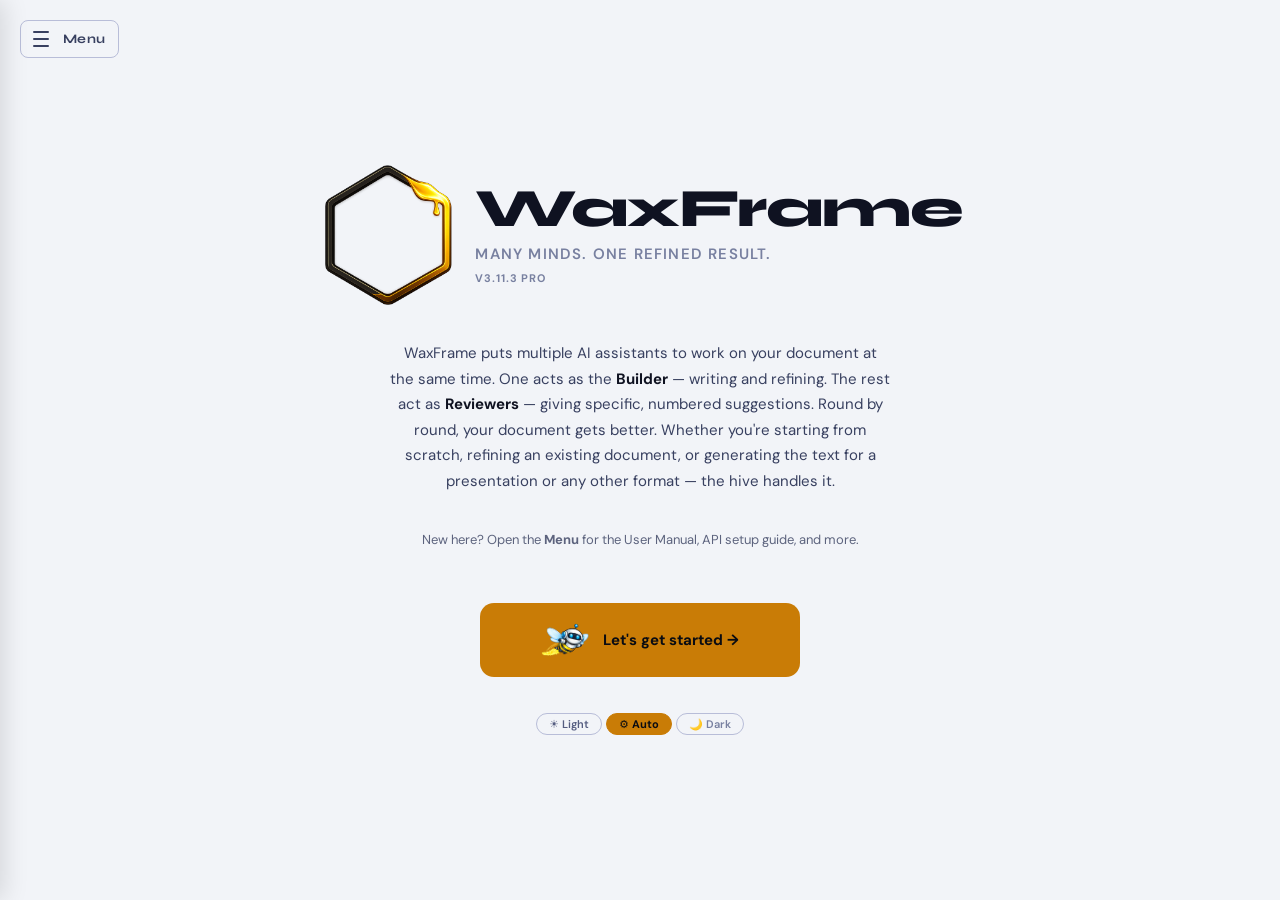
==== index.html @ 4c5418bc "v3.11.3 — move import server checklist to full-screen overlay Raw response panel was consuming all v" ====
<!-- ============================================================
     WaxFrame v2 — index.html
     Build: 20260414-002
     Author: WeirDave (R David Paine III) | License: AGPL-3.0
     GitHub: github.com/WeirDave/WaxFrame-Professional
     ============================================================ -->
<!DOCTYPE html>
<html lang="en" data-theme="auto">
<head>
  <meta charset="UTF-8">
  <meta name="viewport" content="width=device-width, initial-scale=1.0">
  <meta name="waxframe-build" content="20260416-013">
  <title>WaxFrame</title>
  <link rel="icon" type="image/png" href="images/Waxframe_logo_v19.png">
  <link rel="preconnect" href="https://fonts.googleapis.com">
  <link href="https://fonts.googleapis.com/css2?family=Syne:wght@400;600;700;800&family=DM+Sans:wght@300;400;500;600&display=swap" rel="stylesheet">
  <link rel="stylesheet" href="style.css?v=3.4">
</head>
<body>

<!-- ============================================================
     SCREEN 1 — WELCOME
     ============================================================ -->
<div class="screen active" id="screen-welcome">
  <div class="welcome-bg"></div>
  <div class="welcome-menu-btn" onclick="openNavMenu()" title="Menu">
    <button class="nav-hamburger" tabindex="-1" aria-hidden="true">
      <span></span><span></span><span></span>
    </button>
    <span class="welcome-menu-label">Menu</span>
  </div>
  <div class="welcome-inner">
    <div class="welcome-logo">
      <div class="welcome-logo-anim">
        <img src="images/Waxframe_logo_v19.png" alt="WaxFrame" class="welcome-logo-static">
        <img src="images/WaxFrame_Worker_Bee_v2.png" alt="Bee" class="welcome-bee-fly">
      </div>
      <div class="welcome-brand">
        <h1>WaxFrame</h1>
        <p>Many minds. One refined result.</p>
        <span class="welcome-version">v3.11.3 Pro</span>
      </div>
    </div>
    <div class="welcome-pitch">
      <p>WaxFrame puts multiple AI assistants to work on your document at the same time. One acts as the <strong>Builder</strong> — writing and refining. The rest act as <strong>Reviewers</strong> — giving specific, numbered suggestions. Round by round, your document gets better. Whether you're starting from scratch, refining an existing document, or generating the text for a presentation or any other format — the hive handles it.</p>
    </div>
    <p class="welcome-menu-hint">New here? Open the <strong>Menu</strong> for the User Manual, API setup guide, and more.</p>

    <button class="btn btn-lg btn-accent btn-cta" onclick="goToScreen('screen-setup')">
      <img src="images/WaxFrame_Worker_Bee_v2.png" class="bee-btn-img">
      Let's get started →
    </button>

    <div class="theme-toggle">
      <button class="theme-opt" data-theme="light" onclick="setTheme('light')" title="Light mode">☀️ Light</button>
      <button class="theme-opt active" data-theme="auto" onclick="setTheme('auto')" title="Auto (follows OS)">⚙️ Auto</button>
      <button class="theme-opt" data-theme="dark" onclick="setTheme('dark')" title="Dark mode">🌙 Dark</button>
    </div>
  </div>
</div>


<!-- ============================================================
     SCREEN 2 — SETUP (Worker Bees + Builder, merged, full-width)
     ============================================================ -->
<div class="screen" id="screen-setup">
  <div class="fullscreen-layout">

    <!-- ── Header bar ── -->
    <div class="fs-header">
      <button class="btn" onclick="goToScreen('screen-welcome')">← Back</button>
      <div class="fs-header-brand">
        <img src="images/Waxframe_logo_v19.png" alt="WaxFrame" class="fs-logo">
        <div>
          <div class="fs-logo-name">WaxFrame</div>
          <div class="fs-logo-tag">Many minds. One refined result.</div>
        </div>
      </div>
      <div class="setup-step-badge">Setup — Step 1 of 2</div>
    </div>

    <!-- ── Two-column body ── -->
    <div class="fs-body">

      <!-- ── LEFT: Worker Bees ── -->
      <div class="fs-col fs-col-left">
        <div class="fs-col-main">
          <img src="images/WaxFrame_Worker_Bee_v2.png" class="setup-card-bee" alt="">
          <div class="fs-col-scroll">
            <div class="fs-col-header">
              <h2 class="fs-col-title">Your Worker Bees</h2>
              <p class="fs-col-sub">Each AI in your hive acts as a reviewer — reading your document and giving numbered suggestions each round. You need <strong>at least 2 AIs with saved API keys</strong> to run a round. You can add as many as you like. Only AIs with a saved key will run automatically — the rest are ignored. On the work screen you can toggle individual AIs on or off per session without losing their keys.</p>
              <p class="fs-col-tip"><img src="images/WaxFrame_TipButton_v1.png" alt="💡" class="tip-icon-img"> Don't have keys yet? <a href="api-details.html" target="_blank" class="link-accent">Open the API Key Guide →</a> for step-by-step instructions and direct billing links for each AI.</p>
            </div>
            <div class="bee-controls-row-setup">
              <a class="btn btn-lg" href="api-details.html" target="_blank"><img src="images/WaxFrame_TipButton_v1.png" alt="" class="tip-icon-img"> API Key Guide</a>
              <button class="btn btn-lg" onclick="showAddCustomAI()">Add Custom AI</button>
              <button class="btn btn-lg" onclick="showImportServerModal()">Import from Model Server</button>
              <button class="btn btn-lg" onclick="hideAllDefaultAIs()">Hide All Defaults</button>
              <button class="btn btn-lg" onclick="openAllConsoles()">Open API Websites</button>
              <button class="btn btn-lg" onclick="resetBeesToDefaults()">Reset to Defaults</button>
              <button class="btn btn-lg" id="testAllKeysBtn" onclick="testAllKeys()">Test All Keys</button>
            </div>

            <div class="ai-setup-grid" id="aiSetupGrid"></div>
          </div>
        </div>
      </div>

        <!-- ── Divider ── -->
      <div class="fs-divider"></div>

      <!-- ── RIGHT: Builder Picker ── -->
      <div class="fs-col fs-col-right">
        <div class="fs-col-main">
          <img src="images/WaxFrame_Builder_v3.png" class="setup-card-bee" alt="">
          <div class="fs-col-scroll">
            <div class="fs-col-header">
              <h2 class="fs-col-title">Choose Your Builder</h2>
              <p class="fs-col-sub">The Builder is the AI that actually rewrites your document each round. While your reviewers give numbered suggestions, the Builder reads all of those suggestions plus the full document, then produces the updated version. Because it handles the entire document every single round, the Builder uses significantly more tokens than reviewers — it <strong>must have a paid API subscription with enough capacity</strong>. Choose an AI you trust with large documents. You can change your Builder any time from the work screen.</p>
              <p class="fs-col-tip"><img src="images/WaxFrame_TipButton_v1.png" alt="💡" class="tip-icon-img"> Claude, ChatGPT, Gemini, and DeepSeek all handle large documents well — DeepSeek in particular is extremely cost-effective as a Builder. Avoid free-tier AIs as Builder — they run out of tokens fast. For very large or complex documents, if a round fails with a missing output structure error, try switching to ChatGPT or Gemini as your Builder — some AIs are less reliable at following strict formatting instructions under heavy load. <a href="what-are-tokens.html" target="_blank" class="link-accent">Learn about tokens and how to save money →</a></p>
            </div>
            <div class="builder-pick-grid-large" id="builderPickGrid"></div>
          </div>
        </div>
      </div>

    </div><!-- /fs-body -->

    <!-- ── Footer ── -->
    <div class="fs-footer">
      <div class="fs-footer-spacer"></div>
      <div class="launch-requirements">
        <span class="launch-req-title">To continue you need:</span>
        <span class="launch-req-item" id="req-keys">✗ At least 2 API keys saved</span>
        <span class="launch-req-item" id="req-builder">✗ Builder selected</span>
      </div>
      <button class="btn btn-lg btn-accent btn-cta" id="setupContinueBtn" onclick="validateAndContinue()">
        <img src="images/WaxFrame_Project_Bee_v2.png" class="bee-btn-img">
        Continue to Project Setup →
      </button>
    </div>

  </div>
</div>


<!-- ============================================================
     SCREEN 3 — PROJECT SETUP (full-width)
     ============================================================ -->
<div class="screen" id="screen-project">
  <div class="fullscreen-layout">

    <!-- ── Header bar ── -->
    <div class="fs-header">
      <button class="btn" onclick="goToScreen('screen-setup')">← Back</button>
      <div class="fs-header-brand">
        <img src="images/Waxframe_logo_v19.png" alt="WaxFrame" class="fs-logo">
        <div>
          <div class="fs-logo-name">WaxFrame</div>
          <div class="fs-logo-tag">Many minds. One refined result.</div>
        </div>
      </div>
      <div class="setup-step-badge">Setup — Step 2 of 2</div>
    </div>

    <!-- ── Two-column body ── -->
    <div class="fs-body">

      <!-- ── LEFT: Project Details ── -->
      <div class="fs-col fs-col-left">
        <div class="fs-col-main proj-left-main">
          <img src="images/WaxFrame_Project_Bee_v2.png" class="setup-card-bee" alt="">

          <!-- STATIC top section -->
          <div class="proj-static-top">
            <div class="fs-col-header">
              <h2 class="fs-col-title">Your Project <button class="goal-info-btn" onclick="document.getElementById('goalInfoModal').classList.add('active')" title="About the project goal"><img src="images/WaxFrame_InfoButton_v1.png" alt="ⓘ" class="info-btn-img-lg"></button></h2>
              <p class="fs-col-sub">Give your project a name, version, and a detailed goal. The goal tells every AI what this document is, what it's trying to achieve, and what direction to take.</p>
            </div>
            <div class="length-constraint-row">
              <div class="length-constraint-header">
                <h3 class="proj-goal-heading">Length Constraint <span class="length-constraint-optional">(optional)</span></h3>
                <span class="length-constraint-hint" id="lengthConstraintHint"></span>
              </div>
              <p class="length-constraint-desc">Set a maximum length if your document needs to fit within a specific limit — e.g. a Google review, a Slack post, or a platform character cap. Leave blank for unconstrained.</p>
              <div class="length-constraint-fields">
                <input type="number" id="lengthLimit" min="1" placeholder="e.g. 200" class="length-limit-input" oninput="saveProject(); updateLengthConstraintHint()">
                <select id="lengthUnit" class="length-unit-select" onchange="saveProject(); updateLengthConstraintHint()">
                  <option value="characters">Characters</option>
                  <option value="words">Words</option>
                  <option value="pages">Pages</option>
                </select>
              </div>
            </div>
            <div class="project-fields">
              <input type="text" id="projectName" placeholder="Project name — e.g. Q3 Executive Summary" class="field-lg proj-field-full" oninput="saveProject()">
              <input type="text" id="projectVersion" placeholder="Version — e.g. v1" class="field-sm proj-field-ver" oninput="saveProject()">
            </div>
            <div class="goal-counter-row">
              <h3 class="proj-goal-heading">Project Goal</h3>
              <span id="goalCounter" class="goal-counter-text"></span>
            </div>
          </div>

          <!-- FLEX: goal textarea left, refine panel right -->
          <div class="proj-goal-flex">
          <div class="goal-split-row">
            <div class="goal-split-left">
              <div class="proj-notebook proj-notebook-goal">
                <div class="proj-notebook-nums" id="projGoalNums"><div>1</div></div>
                <textarea id="projectGoal" placeholder="Project goal — what are you trying to create or achieve? The more specific and detailed you are, the better your results will be." class="proj-notebook-ta proj-goal-ta" oninput="saveProject();updateProjLineNums('projGoalNums',this);updateGoalCounter()"></textarea>
              </div>
            </div>
            <div class="goal-split-right">
              <div id="goalRefinePreview" class="goal-refine-preview-panel">
                <div class="goal-refine-preview-hdr">
                  <span class="goal-refine-preview-label">Refine rounds will receive</span>
                  <span id="goalRefinePreviewCount" class="goal-refine-preview-count"></span>
                </div>
                <p class="goal-refine-preview-sub" id="goalRefinePreviewSub"></p>
                <div id="goalRefinePreviewText" class="goal-refine-preview-text"></div>
                <div id="goalRefinePreviewEmpty" class="goal-refine-preview-empty">Your goal is under 300 chars — the full text will be sent each refine round.</div>
              </div>
            </div>
          </div>

          <!-- Clear buttons -->
          <div class="proj-clear-row proj-clear-row--bottom">
            <button class="btn btn-lg proj-clear-btn" onclick="document.getElementById('projectGoal').value='';saveProject();updateProjLineNums('projGoalNums',document.getElementById('projectGoal'));updateGoalCounter();">✕ Clear Goal</button>
            <button class="btn btn-lg proj-clear-btn" onclick="clearProject()" title="Clears this project — keeps your AI keys">🗑 Clear Project</button>
          </div>
          </div><!-- /proj-goal-flex -->

        </div>
        <div class="setup-col-tip">
          <img src="images/WaxFrame_TipButton_v1.png" alt="💡" class="tip-icon-img"> <strong>Tip:</strong> The more specific your goal, the better your first draft will be. Include tone, audience, length, and purpose.
        </div>
      </div>

        <!-- ── Divider ── -->
      <div class="fs-divider"></div>

      <!-- ── RIGHT: Starting Document ── -->
      <div class="fs-col fs-col-right">
        <div class="fs-col-main">
          <div class="fs-col-scroll proj-right-scroll">

            <div class="fs-col-header">
              <h2 class="fs-col-title">Starting Document <button class="goal-info-btn" onclick="document.getElementById('infoUploadModal').classList.add('active')" title="About file uploads"><img src="images/WaxFrame_InfoButton_v1.png" alt="ⓘ" class="info-btn-img-lg"></button></h2>
              <p class="fs-col-sub">Choose how you want to start. Upload an existing file, paste text, or let the AIs create a first draft from scratch using your goal above.</p>
            </div>

            <div class="doc-input-tabs">
              <button class="btn btn-sm btn-ghost doc-tab active" id="tab-upload" onclick="switchDocTab('upload')">📄 Upload File</button>
              <button class="btn btn-sm btn-ghost doc-tab" id="tab-paste" onclick="switchDocTab('paste')">📋 Paste Text</button>
              <button class="btn btn-sm btn-ghost doc-tab" id="tab-scratch" onclick="switchDocTab('scratch')">💡 Start from Scratch</button>
            </div>

            <div class="export-mask-row">
              <label class="export-mask-label">💾 Export filename</label>
              <input type="text" id="exportMask" class="export-mask-input" placeholder="{name}_{version}" oninput="saveProject();updateMaskPreview()" title="Use {name} and {version} as placeholders">
              <span class="export-mask-preview" id="exportMaskPreview"></span>
            </div>

            <div class="doc-tab-panel active" id="panel-upload">
              <div class="drop-zone" id="dropZone" onclick="document.getElementById('fileInput').click()"
                   ondragover="handleDragOver(event)" ondrop="handleFileDrop(event)">
                <div class="drop-zone-icon">📄</div>
                <div class="drop-zone-text">Drag & drop or click to browse</div>
                <div class="drop-zone-sub">Supports Word (.docx), PDF, PowerPoint (.pptx), plain text (.txt), or Markdown (.md)</div>
                <input type="file" id="fileInput" accept=".docx,.pdf,.pptx,.txt,.md" style="display:none" onchange="handleFileSelect(event)">
              </div>
              <div id="fileStatus" class="file-status" style="display:none;"></div>
              <div id="fileClearRow" class="file-clear-row" style="display:none;">
                <button class="btn btn-sm" onclick="clearUploadedFile()">✕ Remove file</button>
              </div>
            </div>

            <div class="doc-tab-panel" id="panel-paste">
              <div class="proj-notebook">
                <div class="proj-notebook-nums" id="projPasteNums"><div>1</div></div>
                <textarea id="pasteText" class="proj-notebook-ta" placeholder="Paste your existing document text here…"
                  oninput="updateProjLineNums('projPasteNums', this); updateLaunchRequirements()"></textarea>
              </div>
            </div>

            <div class="doc-tab-panel" id="panel-scratch">
              <div class="proj-notebook proj-notebook-scratch">
                <div class="proj-scratch-inner">
                  <div class="proj-scratch-icon">✍️</div>
                  <div class="proj-scratch-title">Starting from Scratch</div>
                  <div class="proj-scratch-msg">WaxFrame will ask all your AIs to create a first draft based on your project goal. Make sure your goal is detailed — the more specific you are, the better the first draft will be.</div>
                </div>
              </div>
            </div>

          </div>
        </div>
        <div class="setup-col-tip">
          <img src="images/WaxFrame_TipButton_v1.png" alt="💡" class="tip-icon-img"> <strong>Tip:</strong> Upload or paste an existing draft to refine it, or start from scratch and let your AIs build it from your goal.
        </div>
      </div>

    </div><!-- /fs-body -->

    <div class="fs-footer">
      <div class="fs-footer-spacer"></div>
      <div class="launch-requirements">
        <span class="launch-req-title">To launch you need:</span>
        <span class="launch-req-item" id="req-name">✗ Project name</span>
        <span class="launch-req-item" id="req-version">✗ Version number</span>
        <span class="launch-req-item" id="req-goal">✗ Project goal</span>
        <span class="launch-req-item" id="req-doc">✗ Document — upload a file, paste text, or choose Start from Scratch</span>
      </div>
      <button class="btn btn-lg btn-accent btn-cta" id="launchBtn" onclick="startSession()">
        <img src="images/Waxframe_logo_v19.png" class="bee-btn-img">
        Launch WaxFrame →
      </button>
    </div>

  </div>
</div>


<!-- ============================================================
     SCREEN 4 — WORK
     ============================================================ -->
<div class="screen" id="screen-work">
  <div class="work-layout">

    <!-- ── TOP BAR ── -->
    <div class="work-topbar">
      <div class="work-topbar-left">
        <button class="nav-hamburger" onclick="openNavMenu()" title="Navigation">
          <span></span><span></span><span></span>
        </button>
        <div class="work-project-info" onclick="showProjectGoalModal()" title="Click to view project goal" class="work-project-info-clickable">
          <span class="work-project-name" id="workProjectName">Project</span>
          <span class="work-project-version" id="workProjectVersion"></span>
          <span class="work-start-mode" id="workStartMode"></span>
        </div>
      </div>
      <div class="work-topbar-center">
        <span class="work-round-badge" id="workRoundBadge">Round 1 — Draft</span>
      </div>
      <div class="work-topbar-right">
        <button class="btn" onclick="openRoundHistoryModal()">📖 History</button>
        <button class="btn" onclick="openNotesModal()">📝 Notes</button>
        <button class="btn btn-accent" onclick="showFinishModal()">🏁 Finish</button>
        <span class="license-badge" id="licenseBadge" title="License status"></span>
      </div>
    </div>

    <!-- ── MAIN 3-COLUMN WORK AREA ── -->
    <div class="work-main">

      <!-- ══ COL 1: The Hive ══ -->
      <div class="work-left-panel">

        <select id="phaseSelect" style="display:none" onchange="setPhase(this.value)">
          <option value="draft">Draft</option>
          <option value="refine">Refine Text</option>
        </select>

        <div class="left-panel-header">
          <span class="work-section-title">The Hive <button class="goal-info-btn" onclick="document.getElementById('infoHiveModal').classList.add('active')" title="About The Hive"><img src="images/WaxFrame_InfoButton_v1.png" alt="ⓘ"></button></span>
          <button class="btn" onclick="openChangeBuilder()">Change Builder</button>
        </div>

        <div class="hex-grid" id="beeStatusGrid"></div>

        <div class="left-panel-header left-panel-section-border">
          <span class="work-section-title">Conflicts <button class="goal-info-btn" onclick="document.getElementById('infoConflictsModal').classList.add('active')" title="About Conflicts"><img src="images/WaxFrame_InfoButton_v1.png" alt="ⓘ"></button></span>
          <div class="flex-row-sm">
            <button class="btn" onclick="copyConflicts()">📋 Copy</button>
            <button class="btn" onclick="clearConflicts()">✕ Clear</button>
          </div>
        </div>
        <div class="conflicts-panel" id="conflictsPanel">
          <div class="conflicts-empty">No conflicts yet — run a round to see what the Builder couldn't resolve.</div>
        </div>

      </div><!-- /work-left-panel -->

      <!-- ══ COL 2: Left gap ══ -->
      <div class="work-gap"></div>

      <!-- ══ COL 3: Working Document ══ -->
      <div class="work-doc-panel">
        <div class="work-panel-header">
          <span class="work-section-title">📄 Working Document <button class="goal-info-btn" onclick="document.getElementById('infoDocModal').classList.add('active')" title="About Working Document"><img src="images/WaxFrame_InfoButton_v1.png" alt="ⓘ"></button></span>
          <div class="flex-row">
            <button class="btn" onclick="exportDocument()">💾 Export</button>
            <button class="btn" onclick="copyDocument()">📋 Copy</button>
            <button class="btn" onclick="clearDocument()">✕ Clear</button>
          </div>
        </div>
        <div class="doc-stats-row">
          <span class="doc-stats" id="docStats"></span>
        </div>
        <!-- PDF re-extract banner — shown when PDF import may be garbled -->
        <div class="reextract-banner" id="reExtractBanner" style="display:none">
          <span class="reextract-banner-text">📄 Imported from PDF — if the text looks garbled, re-extract it using AI vision.</span>
          <button class="btn btn-sm" id="reExtractBtn" onclick="reExtractWithVision()">🔍 Re-extract with AI Vision</button>
          <button class="reextract-dismiss" onclick="document.getElementById('reExtractBanner').style.display='none'" title="Dismiss">✕</button>
        </div>
        <div class="work-doc-editor">
          <div class="work-doc-scroll">
            <div class="work-line-numbers" id="lineNumbers"></div>
            <div class="work-doc-inner">
              <div class="work-doc-rules" id="docRules"></div>
              <textarea
                id="workDocument"
                class="work-doc-ta"
                placeholder="Your document appears here."
                oninput="handleWorkDocumentInput()"
              ></textarea>
            </div>
          </div>
          <div class="work-doc-right-margin"></div>
        </div>
      </div><!-- /work-doc-panel -->

      <!-- ══ COL 4: Right gap ══ -->
      <div class="work-gap"></div>

      <!-- ══ COL 5: Clock + Console ══ -->
      <div class="work-right-panel">

        <!-- ── Logo above clock ── -->
        <div class="work-right-logo">
          <div class="work-right-logo-text">
            <div class="work-right-logo-name">WaxFrame</div>
            <div class="work-right-logo-tag">Many minds. One refined result.</div>
          </div>
          <img src="images/Waxframe_logo_v19.png" alt="WaxFrame" class="work-right-logo-img">
        </div>

        <!-- Unified Dual-Face Clock -->
        <div class="dual-clock-widget" id="dualClockWidget">
          <div class="dcw-bezel">
            <div class="dcw-face dcw-face-round">
              <div class="dcw-label-top">ROUND</div>
              <div class="dcw-screen">
                <span class="dcw-digits" id="roundTimerDisplay">00:00</span>
              </div>
              <div class="dcw-label-bot" id="roundTimerLabel">READY</div>
            </div>
            <div class="dcw-divider"></div>
            <div class="dcw-face dcw-face-project">
              <div class="dcw-label-top">PROJECT</div>
              <div class="dcw-screen">
                <span class="dcw-digits dcw-digits-project" id="projectTimerDisplay">00:00:00</span>
              </div>
              <div class="dcw-controls">
                <button class="dcw-ctrl-btn" id="projClockStartBtn" onclick="projectClockStart()" title="Start">&#9654;</button>
                <button class="dcw-ctrl-btn" id="projClockPauseBtn" onclick="projectClockPause()" title="Pause">&#9646;&#9646;</button>
              </div>
            </div>
          </div>
        </div>

        <!-- Console -->
        <div class="work-panel-header honeycomb-header">
          <span class="work-section-title">🖥️ Live Console <button class="goal-info-btn" onclick="document.getElementById('infoConsoleModal').classList.add('active')" title="About Live Console"><img src="images/WaxFrame_InfoButton_v1.png" alt="ⓘ"></button></span>
          <div class="flex-row-sm">
            <button class="btn" onclick="copyConsole()">📋 Copy</button>
            <button class="btn" onclick="clearConsole()">✕ Clear</button>
          </div>
        </div>
        <div class="console-body-wrap">
          <div class="console-legend">
            <span class="legend-label">Legend:</span>
            <span class="legend-item console-divider">■ Round</span>
            <span class="legend-item console-send">■ Sending</span>
            <span class="legend-item console-preview">■ Response</span>
            <span class="legend-item console-success">■ Success</span>
            <span class="legend-item console-warn">■ Warning</span>
            <span class="legend-item console-error">■ Error</span>
            <span class="legend-item console-info">■ Info</span>
          </div>
          <div class="live-console" id="liveConsole">
            <div class="console-entry console-info">Console ready — Smoke the hive to begin.</div>
          </div>
        </div><!-- /console-body-wrap -->

      </div><!-- /work-right-panel -->

    </div><!-- /work-main -->

    <!-- ── FOOTER BAR (doubled height, centered buttons) ── -->
    <div class="work-footer">
      <span id="statusText" class="footer-status">Standing by — Smoke the Hive to begin</span>
      <div class="footer-actions">
        <button class="footer-btn" id="builderOnlyBtn" onclick="footerSendToBuilder()">
          <span class="builder-only-label">Send to Builder</span>
        </button>
        <button class="footer-btn-smoke" id="runRoundBtn" onclick="footerSmokeOrBuilder()">
          <span class="shake-wide-label">Smoke the Hive</span>
        </button>
      </div>
      <div class="footer-right">
        <button class="theme-opt" data-theme="light" onclick="setTheme('light')">☀️</button>
        <button class="theme-opt" data-theme="auto" onclick="setTheme('auto')">⚙️</button>
        <button class="theme-opt" data-theme="dark" onclick="setTheme('dark')">🌙</button>
      </div>
    </div>

  </div>
</div>

<!-- ============================================================
     SMOKER OVERLAY — shown while a round is running
     ============================================================ -->
<div class="smoker-overlay" id="smokerOverlay">
  <div class="smoker-stage">
    <div class="smoke-particles" id="smokeParticles"></div>
    <img src="images/WaxFrame_Smoker_v2.png" alt="Smoking…" class="smoker-hero-img">
    <div class="smoker-overlay-label" id="smokerOverlayLabel">Smokin' the Hive…</div>
    <div class="smoker-subtitle">Beekeepers smoke their hives to calm the bees before working with them. We do the same — a little smoke settles the hive so they can focus on your document.</div>
  </div>
</div>

<!-- ── BUILDER OVERLAY ── -->
<div class="builder-overlay" id="builderOverlay" aria-hidden="true">
  <div class="builder-stage">

    <!-- Label at top -->
    <div class="builder-overlay-label" id="builderOverlayLabel">Building your document...</div>

    <!-- Image + output blocks -->
    <div class="builder-scene-wrap">

      <!-- Blocks slide OUT from the right (bee creating them) -->
      <div class="builder-belt-track" id="builderBeltTrack"></div>

      <!-- Sparks at drill tip -->
      <div class="builder-station-sparks" id="builderSparks">
        <span style="--sx:-18px;--fall:40px;"></span>
        <span style="--sx:-8px;--fall:55px;"></span>
        <span style="--sx:4px;--fall:48px;"></span>
        <span style="--sx:14px;--fall:60px;"></span>
        <span style="--sx:22px;--fall:44px;"></span>
        <span style="--sx:-28px;--fall:52px;"></span>
        <span style="--sx:-14px;--fall:65px;"></span>
        <span style="--sx:8px;--fall:58px;"></span>
        <span style="--sx:26px;--fall:50px;"></span>
        <span style="--sx:-4px;--fall:70px;"></span>
        <span style="--sx:18px;--fall:62px;"></span>
        <span style="--sx:-22px;--fall:46px;"></span>
      </div>

      <img src="images/WaxFrame_Builder_Building_v4.png" alt="Builder bee assembling the document" class="builder-station-img">

    </div>

  </div>
</div>

<!-- ============================================================
     NOTES DRAWER — slides up from above footer, no overlay
     ============================================================ -->
<div class="notes-drawer" id="notesModal">
  <div class="notes-drawer-hdr">
    <span class="notes-drawer-title">📝 Notes for this Round</span>
    <span class="notes-drawer-sub">Directions for the Builder only — not sent to reviewers.</span>
    <div class="notes-drawer-actions">
      <button class="btn" onclick="copyNotes()">📋 Copy</button>
      <button class="btn" onclick="document.getElementById('workNotes').value='';saveSession()">✕ Clear</button>
      <button class="btn btn-accent" onclick="closeNotesModal()">✕ Close</button>
    </div>
  </div>
  <textarea id="workNotes" class="notes-drawer-ta"
    oninput="saveSession()"
    placeholder="The Builder can only edit your document — it has no internet access and cannot answer questions or look up facts. Research anything you need to verify outside WaxFrame first, then paste your findings here as a clear instruction.&#10;&#10;e.g. Line 5: change tone to be more formal&#10;e.g. Line 12–15: expand this section&#10;e.g. Overall: make it more concise"></textarea>
</div>


<!-- ============================================================
     ROUND HISTORY MODAL
     ============================================================ -->
<!-- ── Add Custom AI Modal ── -->
<div class="custom-ai-modal-overlay" id="addCustomAIModal" onclick="if(event.target===this)showAddCustomAI()">
  <div class="custom-ai-modal">
    <div class="custom-ai-modal-hdr">
      <img src="images/WaxFrame_Worker_Bee_v2.png" alt="" class="custom-ai-modal-bee">
      <div>
        <div class="custom-ai-modal-title">Add a Custom Worker Bee</div>
        <div class="custom-ai-modal-sub">Connect any OpenAI-compatible, Anthropic, or Google endpoint</div>
      </div>
    </div>

    <!-- Quick Add -->
    <div class="custom-ai-form-row custom-ai-quickadd-row">
      <div class="custom-ai-field-wrap">
        <label>Quick Add <span class="field-optional">(optional)</span></label>
        <select id="customAIQuickAdd" class="custom-ai-select" onchange="applyQuickAdd(this.value)">
          <option value="">— Select a known provider or fill in manually —</option>
          <option value="mistral">Mistral</option>
          <option value="together">Together AI</option>
          <option value="cohere">Cohere</option>
          <option value="ollama">Ollama (local)</option>
          <option value="lmstudio">LM Studio (local)</option>
        </select>
      </div>
      <div class="custom-ai-field-wrap custom-ai-field-wrap--keylinkwrap">
        <label>&nbsp;</label>
        <a id="customAIKeyLink" class="custom-ai-key-link" href="#" target="_blank" style="display:none;">Get your API key →</a>
      </div>
    </div>

    <!-- URL + Name -->
    <div class="custom-ai-form-row">
      <div class="custom-ai-field-wrap">
        <label>URL <span class="field-required">*</span></label>
        <input type="text" id="customAIUrl" placeholder="https://your-endpoint.com/api" oninput="autoFillAIName(this.value); resetCustomAITest()">
      </div>
      <div class="custom-ai-field-wrap">
        <label>Name <span class="field-optional">(auto-detected)</span></label>
        <input type="text" id="customAIName" placeholder="e.g. Work AI" oninput="this.dataset.userTyped='true'">
      </div>
    </div>

    <!-- Format + Key -->
    <div class="custom-ai-form-row">
      <div class="custom-ai-field-wrap">
        <label>API Format <span class="field-required">*</span></label>
        <select id="customAIFormat" class="custom-ai-select" onchange="resetCustomAITest()">
          <option value="openai">OpenAI compatible (Mistral, DeepSeek, etc.)</option>
          <option value="anthropic">Anthropic (Claude)</option>
          <option value="google">Google (Gemini)</option>
        </select>
      </div>
      <div class="custom-ai-field-wrap">
        <label>API Key <span class="field-optional">(optional)</span></label>
        <div class="custom-ai-key-wrap">
          <input type="password" id="customAIKey" placeholder="Paste key if required" oninput="resetCustomAITest(); resetModelField()">
          <button class="ai-eye-btn" type="button" onclick="toggleCustomAIKeyVis()" title="Show/hide key">👁</button>
        </div>
      </div>
    </div>

    <!-- Model -->
    <div class="custom-ai-form-row custom-ai-model-row">
      <div class="custom-ai-field-wrap custom-ai-field-wrap--model">
        <label>Model <span class="field-required">*</span></label>
        <div class="custom-ai-model-input-wrap">
          <input type="text" id="customAIModel" placeholder="e.g. gpt-4o, llama-3, mistral-small-latest" oninput="resetCustomAITest()">
          <select id="customAIModelSelect" class="custom-ai-select" style="display:none;" onchange="resetCustomAITest()"></select>
          <button class="btn btn-sm" id="customAIFetchModelsBtn" onclick="fetchCustomAIModels()">Fetch Models</button>
        </div>
      </div>
    </div>

    <div class="custom-ai-form-footer">
      <span id="customAITestStatus" class="custom-ai-test-status"></span>
      <button class="btn" onclick="showAddCustomAI()">Cancel</button>
      <button class="btn btn-accent btn-sm" id="customAITestBtn" onclick="testCustomAIConnection()">Test Connection</button>
      <button class="btn btn-accent btn-sm" id="customAIAddBtn" style="display:none;" onclick="addCustomAI()">Add to Hive</button>
    </div>

    <div id="customAIRawPanel" class="custom-ai-raw-panel" style="display:none;">
      <div class="custom-ai-raw-row">
        <span class="custom-ai-raw-label">Endpoint</span>
        <pre class="custom-ai-raw-pre" id="customAIRawEndpoint"></pre>
      </div>
      <div class="custom-ai-raw-row">
        <span class="custom-ai-raw-label">Sent</span>
        <pre class="custom-ai-raw-pre" id="customAIRawSent"></pre>
      </div>
      <div class="custom-ai-raw-row">
        <span class="custom-ai-raw-label">Status</span>
        <pre class="custom-ai-raw-pre" id="customAIRawStatus"></pre>
      </div>
      <div class="custom-ai-raw-row">
        <span class="custom-ai-raw-label">Received</span>
        <pre class="custom-ai-raw-pre" id="customAIRawReceived"></pre>
      </div>
    </div>
  </div>
</div>

<!-- ── Import from Model Server Modal ── -->
<div class="custom-ai-modal-overlay" id="importServerModal" onclick="if(event.target===this)closeImportServerModal()">
  <div class="custom-ai-modal import-server-modal">
    <div class="custom-ai-modal-hdr">
      <img src="images/WaxFrame_Worker_Bee_v2.png" alt="" class="custom-ai-modal-bee">
      <div>
        <div class="custom-ai-modal-title">Import from Model Server</div>
        <div class="custom-ai-modal-sub">Fetch all models from a local or enterprise AI server and add them in bulk</div>
      </div>
      <button class="import-server-close-btn" onclick="closeImportServerModal()" title="Close">✕</button>
    </div>

    <!-- Quick Add -->
    <div class="custom-ai-form-row custom-ai-quickadd-row">
      <div class="custom-ai-field-wrap">
        <label>Quick Add <span class="field-optional">(optional)</span></label>
        <select id="importServerQuickAdd" class="custom-ai-select" onchange="applyImportServerQuickAdd(this.value)">
          <option value="">— Select a known server or fill in manually —</option>
          <option value="openwebui">Open WebUI — fills https://your-server.com, fetches /api/models, calls /api/chat/completions</option>
          <option value="ollama">Ollama (local) — fills http://localhost:11434, fetches /api/tags, calls /v1/chat/completions</option>
          <option value="lmstudio">LM Studio (local) — fills http://localhost:1234, fetches /v1/models, calls /v1/chat/completions</option>
        </select>
      </div>
    </div>

    <!-- Chat Endpoint + Models Endpoint -->
    <div class="custom-ai-form-row">
      <div class="custom-ai-field-wrap">
        <label>Chat Endpoint <span class="field-required">*</span></label>
        <input type="text" id="importServerChatUrl" placeholder="https://your-server.com/api/chat/completions" oninput="resetImportServer(); autoDeriveModelsUrl()">
      </div>
      <div class="custom-ai-field-wrap">
        <label>Models Endpoint <span class="field-required">*</span></label>
        <input type="text" id="importServerUrl" placeholder="https://your-server.com/api/models" oninput="resetImportServer()">
      </div>
    </div>

    <!-- Key -->
    <div class="custom-ai-form-row">
      <div class="custom-ai-field-wrap">
        <label>API Key <span class="field-optional">(optional)</span></label>
        <div class="custom-ai-key-wrap">
          <input type="password" id="importServerKey" placeholder="Paste key if required" oninput="resetImportServer()">
          <button class="ai-eye-btn" type="button" onclick="toggleImportServerKeyVis()" title="Show/hide key">👁</button>
        </div>
      </div>
      <div class="custom-ai-field-wrap"></div>
    </div>

    <!-- Fetch button + status -->
    <div class="import-server-fetch-row">
      <button class="btn btn-accent btn-sm" id="importServerFetchBtn" onclick="fetchImportServerModels()">Fetch Models</button>
      <span id="importServerFetchStatus" class="custom-ai-test-status"></span>
      <button class="btn btn-sm" id="importServerSelectBtn" onclick="openImportChecklist()" style="display:none;">☰ Select Models…</button>
    </div>

    <!-- Raw panel (capped height for debugging) -->
    <div id="importServerRawPanel" class="custom-ai-raw-panel" style="display:none;">
      <div class="custom-ai-raw-row">
        <span class="custom-ai-raw-label">Endpoint</span>
        <pre class="custom-ai-raw-pre" id="importServerRawEndpoint"></pre>
      </div>
      <div class="custom-ai-raw-row">
        <span class="custom-ai-raw-label">Status</span>
        <pre class="custom-ai-raw-pre" id="importServerRawStatus"></pre>
      </div>
      <div class="custom-ai-raw-row">
        <span class="custom-ai-raw-label">Received</span>
        <pre class="custom-ai-raw-pre import-server-raw-received" id="importServerRawReceived"></pre>
      </div>
    </div>

    <div class="custom-ai-form-footer">
      <span></span>
      <button class="btn" onclick="closeImportServerModal()">Cancel</button>
      <button class="btn btn-accent btn-sm" id="importServerAddBtn" style="display:none;" onclick="openImportChecklist()">Select &amp; Add to Hive →</button>
    </div>
  </div>
</div>

<!-- ══ IMPORT SERVER CHECKLIST OVERLAY (separate layer above everything) ══ -->
<div class="import-checklist-overlay" id="importChecklistOverlay">
  <div class="import-checklist-panel">
    <div class="import-checklist-hdr">
      <div class="import-checklist-hdr-left">
        <span class="import-checklist-title">Select Models to Add</span>
        <span id="importChecklistCount" class="import-checklist-count"></span>
      </div>
      <div class="import-checklist-hdr-right">
        <button class="btn btn-sm" onclick="importServerSelectAll()">Select All</button>
        <button class="btn btn-sm" onclick="importServerSelectNone()">Select None</button>
        <button class="import-checklist-close-btn" onclick="closeImportChecklist()">← Back</button>
      </div>
    </div>
    <div class="import-checklist-body">
      <div id="importServerChecklistItems" class="import-checklist-items"></div>
    </div>
    <div class="import-checklist-footer">
      <button class="btn" onclick="closeImportChecklist()">← Back</button>
      <button class="btn btn-accent" onclick="addImportServerModels()">Add Selected to Hive</button>
    </div>
  </div>
</div>

<div class="hist-modal-overlay" id="roundHistoryModal" onclick="if(event.target===this)closeRoundHistoryModal()">
  <div class="hist-modal">
    <div class="hist-modal-hdr">
      <div class="hist-modal-brand">
        <img src="images/WaxFrame_History_Bee_v1.png" alt="" class="hist-modal-bee">
        <div>
          <div class="hist-modal-title">Round History</div>
          <div class="hist-modal-sub">Click any round to restore that version of the document</div>
        </div>
      </div>
      <div class="finish-history-row">
        <button class="btn" onclick="exportSession()">📋 Export Transcript</button>
        <button class="btn" onclick="closeRoundHistoryModal()">✕ Close</button>
      </div>
    </div>
    <div class="round-history" id="roundHistory">
      <div class="round-history-empty">No completed rounds yet. Each round is saved here automatically.</div>
    </div>
  </div>
</div>

<!-- ============================================================
     FINISH MODAL
     ============================================================ -->
<div class="finish-modal-overlay" id="finishModal" onclick="if(event.target===this)hideFinishModal()">
  <div class="finish-modal">
    <img src="images/Waxframe_logo_v19.png" alt="WaxFrame" class="finish-modal-logo">
    <h2 class="finish-modal-title">🏁 Project Complete!</h2>
    <p class="finish-modal-msg">Export your document before starting a new project — your working document and round history will be cleared when you do.</p>
    <div class="finish-modal-actions">
      <button id="finishBtnDoc" class="finish-modal-btn finish-modal-btn-export" onclick="finishAndExport()">
        💾 Export Document
      </button>
      <button id="finishBtnTranscript" class="finish-modal-btn finish-modal-btn-export finish-modal-btn-transcript" onclick="exportSession()">
        📋 Export Full Transcript
        <span class="finish-modal-btn-sub">Every round, every AI response, and the final document — all in one file</span>
      </button>
      <button id="finishBtnSnapshot" class="finish-modal-btn finish-modal-btn-export finish-modal-btn-snapshot" onclick="exportSnapshot()">
        📷 Save Session Snapshot
        <span class="finish-modal-btn-sub">Save your place as a .json file — reload it later to resume exactly where you left off</span>
      </button>
      <button class="finish-modal-btn finish-modal-btn-new" onclick="finishAndNew()">
        <img src="images/WaxFrame_Worker_Bee_v2.png" class="finish-modal-bee"><span>Start New Project</span>
      </button>
    </div>
    <div class="finish-modal-footer-btns">
      <button class="finish-modal-cancel" onclick="hideFinishModal()">← Back to Hive</button>
      <button class="finish-modal-cancel" onclick="hideFinishModal();goToScreen('screen-welcome')">⌂ Exit to Home</button>
    </div>
  </div>
</div>

<!-- ============================================================
     LICENSE MODAL
     ============================================================ -->
<div class="license-modal-overlay" id="licenseModal" onclick="if(event.target===this)hideLicenseModal()">
  <div class="license-modal">
    <img src="images/Waxframe_logo_v19.png" alt="WaxFrame" class="license-modal-logo">
    <h2 class="license-modal-title">WaxFrame Pro</h2>
    <p class="license-modal-msg" id="licenseModalMsg">Enter your license key to continue.</p>
    <input class="license-modal-input" id="licenseKeyInput" type="text"
      placeholder="XXXXXXXX-XXXXXXXX-XXXXXXXX-XXXXXXXX"
      autocomplete="off" spellcheck="false"
      onkeydown="if(event.key==='Enter') submitLicenseKey()">
    <div class="license-modal-error" id="licenseKeyError"></div>
    <button class="license-modal-btn" id="licenseSubmitBtn" onclick="submitLicenseKey()">Unlock Pro</button>
    <a class="license-modal-buy" href="https://weirdave.gumroad.com/l/WaxFrame" target="_blank">Don't have a key? Buy WaxFrame Pro →</a>
    <button class="finish-modal-cancel" onclick="hideLicenseModal()">← Not now</button>
  </div>
</div>

<!-- ============================================================
     CHANGE BUILDER MODAL
     ============================================================ -->
<div class="finish-modal-overlay" id="changeBuilderModal" onclick="if(event.target===this)closeChangeBuilder()">
  <div class="finish-modal change-builder-modal">
    <h2 class="finish-modal-title">👑 Change Builder</h2>
    <p class="finish-modal-msg">The Builder rewrites the document each round. Choose an AI with a paid API key and enough token capacity.</p>
    <div class="builder-pick-grid-large" id="changeBuilderGrid"></div>
    <button class="finish-modal-cancel" onclick="closeChangeBuilder()">← Cancel</button>
  </div>
</div>

<!-- ============================================================
     ROUND ERROR MODAL
     ============================================================ -->
<div class="finish-modal-overlay" id="roundErrorModal" onclick="if(event.target===this)closeRoundErrorModal()">
  <div class="finish-modal round-error-modal">
    <h2 class="finish-modal-title round-error-title">⚠️ Round Not Saved</h2>
    <div class="round-error-body">
      <p class="round-error-msg" id="roundErrorMsg"></p>
      <div class="round-error-details" id="roundErrorDetails"></div>
      <div class="round-error-note">
        <strong>Note:</strong> This round was not saved to your history, but your API request was still processed and tokens were consumed. This attempt is recorded in your Round History for your records.
      </div>
    </div>
    <div class="round-error-actions">
      <button class="finish-modal-btn finish-modal-btn-export round-error-retry-btn" onclick="closeRoundErrorModal()">↩ Try Again</button>
      <button class="finish-modal-btn finish-modal-btn-transcript round-error-builder-btn" onclick="closeRoundErrorModal(); openChangeBuilder()">👑 Change Builder</button>
    </div>
    <button class="finish-modal-cancel" onclick="closeRoundErrorModal()">← Dismiss</button>
  </div>
</div>

<!-- ============================================================
     PROJECT GOAL VIEWER MODAL
     ============================================================ -->
<div class="finish-modal-overlay" id="projectGoalModal" onclick="if(event.target===this)this.classList.remove('active')">
  <div class="finish-modal finish-modal-goal">
    <h2 class="finish-modal-title finish-modal-title-goal">📋 Project Goal</h2>
    <div class="goal-modal-name" id="projectGoalModalName"></div>
    <div class="goal-modal-meta" id="projectGoalModalMeta"></div>
    <div class="goal-modal-label">Existing Goal <span class="goal-modal-label-note">(you can edit this for clarity)</span></div>
    <textarea id="projectGoalModalEdit" class="goal-modal-textarea" oninput="updateProjectGoalModalPreview()"></textarea>
    <div id="projectGoalModalRefineWrap" style="display:none;" class="goal-modal-refine-wrap">
      <div class="goal-modal-refine-label">What AIs receive in Refine rounds</div>
      <div id="projectGoalModalRefineText" class="goal-modal-refine-text"></div>
    </div>
    <div class="goal-modal-footer">
      <button class="finish-modal-cancel" onclick="document.getElementById('projectGoalModal').classList.remove('active')">← Close</button>
      <button class="finish-modal-cancel finish-modal-cancel-accent" onclick="saveProjectGoalFromModal()">💾 Save & Close</button>
    </div>
  </div>
</div>

<!-- ============================================================
     GOAL INFO MODAL
     ============================================================ -->
<div class="finish-modal-overlay" id="goalInfoModal" onclick="if(event.target===this)this.classList.remove('active')">
  <div class="finish-modal goal-info-modal">
    <div class="goal-info-modal-icon-wrap">
      <img src="images/WaxFrame_InfoButton_v1.png" alt="ⓘ" class="goal-info-modal-icon">
    </div>
    <h2 class="finish-modal-title">About Your Project Goal</h2>
    <div class="goal-info-body">
      <p>Below you'll fill out your project name, version, and goal. The goal is the most important part — it tells every AI what you're trying to create and what direction to take.</p>
      <div class="goal-info-row">
        <span class="info-label">From Scratch</span>
        <span class="goal-info-desc">The full goal is sent to every AI. This is when it matters most — the AIs are building your document from scratch and need all the context you can give them.</span>
      </div>
      <div class="goal-info-row">
        <span class="info-label">From a Starting Doc</span>
        <span class="goal-info-desc">Only the first <strong>300 characters</strong> are sent, labelled as <em>Project Context</em>. Your document already exists — the AIs are refining it, not creating it. The full goal would consume tokens better spent on the document itself and the reviewer suggestions.</span>
      </div>
      <p class="goal-info-tip"><img src="images/WaxFrame_TipButton_v1.png" alt="💡" class="tip-icon-img"> Keep your most important intent in the first 300 characters of your goal. A counter next to the goal field turns amber when you exceed that threshold.</p>
      <div class="goal-info-row">
        <span class="info-label">Live Preview</span>
        <span class="goal-info-desc">When your goal exceeds 300 characters, an amber preview box appears directly below the goal field showing the exact text that will be sent to AIs in Refine rounds — updated live as you type. Use it to fine-tune your opening sentence so the most important context always lands within the limit.</span>
      </div>
    </div>
    <button class="finish-modal-cancel" onclick="document.getElementById('goalInfoModal').classList.remove('active')">Got it →</button>
  </div>
</div>

<!-- ── Toast Notification ── -->
<div id="toast"></div>

<!-- ── Test Keys Status Panel ── -->
<div id="testKeysPanel" class="test-keys-panel" style="display:none;">
  <div class="tkp-header">
    <span id="tkpTitle" class="tkp-title">Testing API keys…</span>
    <button class="tkp-dismiss" id="tkpDismiss" onclick="dismissTestPanel()" style="display:none;">Dismiss ✕</button>
  </div>
  <div id="tkpRows" class="tkp-rows"></div>
</div>

<script src="app.js?v=3.11.3"></script>
<script src="api-links.js"></script>
<!-- WaxFrame Finish Animation -->
<div id="hiveFinishOverlay" class="hive-finish-overlay" aria-hidden="true">
  <div class="hive-finish-backdrop"></div>
  <div class="hive-finish-stage">
    <div class="hive-finish-smoke" id="hiveFinishSmoke"></div>
    <img src="images/WaxFrame_Approved_Bee_v1.png" class="hive-finish-bee-img" id="hiveFinishBee" alt="Hive Approved">
    <div class="hive-finish-tagline">HIVE APPROVED</div>
  </div>
</div>

<!-- ABOUT MODAL -->
<div class="finish-modal-overlay" id="aboutModal" onclick="if(event.target===this)this.classList.remove('active')">
  <div class="finish-modal goal-info-modal">
    <img src="images/Waxframe_logo_v19.png" alt="WaxFrame" class="about-modal-logo">
    <h2 class="finish-modal-title">WaxFrame</h2>
    <p class="about-modal-subtitle">About</p>
    <div class="goal-info-body">
      <div class="goal-info-row">
        <span class="info-label">Version</span>
        <span class="goal-info-desc">v3.4 Pro — Build <strong id="aboutBuild"></strong></span>
      </div>
      <div class="goal-info-row">
        <span class="info-label">License</span>
        <span class="goal-info-desc">AGPL-3.0 — open source, free to use and modify with attribution.</span>
      </div>
      <div class="goal-info-row">
        <span class="info-label">Author</span>
        <span class="goal-info-desc">R David Paine III — <a href="https://www.weirdave.com" target="_blank" class="link-accent">weirdave.com</a></span>
      </div>
      <div class="goal-info-row">
        <span class="info-label">Stack</span>
        <span class="goal-info-desc">Vanilla HTML, CSS, JavaScript — no frameworks, no server, no install required.</span>
      </div>
      <p class="goal-info-tip"><img src="images/WaxFrame_TipButton_v1.png" alt="💡" class="tip-icon-img"> Built with 🐝 by WeirDave and Claude.</p>
    </div>
    <button class="finish-modal-cancel" onclick="document.getElementById('aboutModal').classList.remove('active')">Got it →</button>
  </div>
</div>

<!-- ============================================================
     INFO MODALS — Section explainers
     ============================================================ -->

<!-- EXPORT MASK INFO -->
<div class="finish-modal-overlay" id="infoExportMaskModal" onclick="if(event.target===this)this.classList.remove('active')">
  <div class="finish-modal goal-info-modal">
    <div class="goal-info-icon"><img src="images/WaxFrame_InfoButton_v1.png" alt="ⓘ" class="helper-info-img"></div>
    <h2 class="finish-modal-title">Export Filename Mask</h2>
    <div class="goal-info-body">
      <p>The filename mask lets you customise the name of your exported .txt file using tokens that are replaced automatically at export time.</p>
      <div class="goal-info-row">
        <span class="info-label">{name}</span>
        <span class="goal-info-desc">Replaced with your project name, sanitised for use in filenames (spaces and special characters become underscores).</span>
      </div>
      <div class="goal-info-row">
        <span class="info-label">{version}</span>
        <span class="goal-info-desc">Replaced with your project version number. If no version is set, defaults to "v1".</span>
      </div>
      <div class="goal-info-row">
        <span class="info-label">Example</span>
        <span class="goal-info-desc">A mask of <code>{name}_final_{version}</code> with project name "My Report" and version "v2" produces <code>My_Report_final_v2.txt</code>.</span>
      </div>
      <p class="goal-info-tip">💡 Leave the mask blank to use the default format: ProjectName_version.txt</p>
    </div>
    <button class="finish-modal-cancel" onclick="document.getElementById('infoExportMaskModal').classList.remove('active')">Got it →</button>
  </div>
</div>

<!-- THE HIVE -->
<div class="finish-modal-overlay" id="infoHiveModal" onclick="if(event.target===this)this.classList.remove('active')">
  <div class="finish-modal goal-info-modal">
    <div class="goal-info-icon"><img src="images/WaxFrame_InfoButton_v1.png" alt="ⓘ" class="helper-info-img"></div>
    <h2 class="finish-modal-title">The Hive</h2>
    <div class="goal-info-body">
      <p>Your hive is the team of AIs collaborating on your document each round. Every checked AI with a saved API key participates automatically. AIs without a key are skipped silently.</p>
      <div class="goal-info-row">
        <span class="info-label">Reviewers</span>
        <span class="goal-info-desc">Every AI in your hive reviews the document each round — reading it in full and submitting specific numbered suggestions for improvement.</span>
      </div>
      <div class="goal-info-row">
        <span class="info-label">Builder</span>
        <span class="goal-info-desc">The AI marked as Builder both reviews and builds — it reads all reviewer suggestions and rewrites the working document each round. The Builder is the only AI that actually changes the document. It uses significantly more tokens than reviewers so it should have a paid API key with enough capacity. DeepSeek is the best value for most documents. If a round fails with a missing output structure error on a large or complex document, try switching to ChatGPT or Gemini — some AIs are less consistent at following strict formatting instructions under heavy load.</span>
      </div>
      <div class="goal-info-row">
        <span class="info-label">Idle</span>
        <span class="goal-info-desc">The AI is standing by, waiting for the next round to begin.</span>
      </div>
      <div class="goal-info-row">
        <span class="info-label">Reviewing…</span>
        <span class="goal-info-desc">The AI is actively reading the document and generating its suggestions.</span>
      </div>
      <div class="goal-info-row">
        <span class="info-label">Building…</span>
        <span class="goal-info-desc">The Builder is reading all reviewer suggestions and rewriting the document. This usually takes longer than reviewing.</span>
      </div>
      <div class="goal-info-row">
        <span class="info-label">Done ✓</span>
        <span class="goal-info-desc">The AI completed its work for this round successfully.</span>
      </div>
      <div class="goal-info-row">
        <span class="info-label">No changes ★</span>
        <span class="goal-info-desc">The AI reviewed the document and found nothing to improve — it's satisfied with the current state. A gold star (★) appears on the card. When enough AIs agree, the hive converges.</span>
      </div>
      <div class="goal-info-row">
        <span class="info-label">Failed</span>
        <span class="goal-info-desc">The AI encountered an error — usually an expired API key, rate limit, or network issue. Check the Live Console for details.</span>
      </div>
      <p>You can toggle individual AIs on or off between rounds using the checkboxes without losing their saved keys. Use <strong>Change Builder</strong> to swap which AI does the building.</p>
      <p>The <strong>☰ navigation menu</strong> (top left) gives you access to API key setup and navigation back to project or key setup screens. The <strong>📝 Notes</strong> button in the top bar lets you leave instructions that are passed to the Builder at the start of the next round.</p>
    </div>
    <button class="finish-modal-cancel" onclick="document.getElementById('infoHiveModal').classList.remove('active')">Got it →</button>
  </div>
</div>

<!-- CONFLICTS -->
<div class="finish-modal-overlay" id="infoConflictsModal" onclick="if(event.target===this)this.classList.remove('active')">
  <div class="finish-modal goal-info-modal">
    <div class="goal-info-icon"><img src="images/WaxFrame_InfoButton_v1.png" alt="ⓘ" class="helper-info-img"></div>
    <h2 class="finish-modal-title">Conflicts</h2>
    <div class="goal-info-body">
      <p>This section displays conflicts that occur when AIs disagree on what changes need to be made. When the Builder can't determine the right path forward on its own, it flags it here for you to decide.</p>
      <div class="goal-info-row">
        <span class="info-label">User Decision</span>
        <span class="goal-info-desc">The Builder found competing suggestions from different AIs and needs you to choose. Pick one of the options, type your own, or bypass if you've already edited the document directly. Your choice is locked so the AIs won't re-raise it.</span>
      </div>
      <div class="goal-info-row">
        <span class="info-label">Builder Decision</span>
        <span class="goal-info-desc">The Builder is flagging a judgment call it made on your behalf. Review what it chose and override it by selecting a different option or typing your own — then hit Apply to have the Builder revise the document with your correction.</span>
      </div>
      <div class="goal-info-row">
        <span class="info-label">Bypass</span>
        <span class="goal-info-desc">If you've already fixed something directly in the working document, choose "I edited the document directly — skip this conflict" to lock it without triggering another Builder pass. If all conflicts are bypassed, the round advances immediately with no Builder call.</span>
      </div>
      <p class="goal-info-tip"><img src="images/WaxFrame_TipButton_v1.png" alt="💡" class="tip-icon-img"> Click the "Current:" text on any conflict card to scroll the working document directly to that line and highlight it.</p>
    </div>
    <button class="finish-modal-cancel" onclick="document.getElementById('infoConflictsModal').classList.remove('active')">Got it →</button>
  </div>
</div>

<!-- WORKING DOCUMENT -->
<div class="finish-modal-overlay" id="infoDocModal" onclick="if(event.target===this)this.classList.remove('active')">
  <div class="finish-modal goal-info-modal">
    <div class="goal-info-icon"><img src="images/WaxFrame_InfoButton_v1.png" alt="ⓘ" class="helper-info-img"></div>
    <h2 class="finish-modal-title">Working Document</h2>
    <div class="goal-info-body">
      <p>This is the live document your hive is building and refining. It updates after every round as the Builder applies the reviewer suggestions. You can edit it directly at any time between rounds — your edits are preserved and the hive will continue from wherever you leave it.</p>
      <div class="goal-info-row">
        <span class="info-label">Line Numbers</span>
        <span class="goal-info-desc">Each line is numbered so reviewers can reference exact locations in their suggestions — e.g. "Line 14: change X to Y." This is how the hive stays coordinated across multiple AIs.</span>
      </div>
      <div class="goal-info-row">
        <span class="info-label">80 Characters</span>
        <span class="goal-info-desc">The document is fixed at 80 characters wide. This ensures line number references from AIs stay accurate regardless of your screen size or zoom level.</span>
      </div>
      <div class="goal-info-row">
        <span class="info-label">How Rounds Work</span>
        <span class="goal-info-desc">Rounds continue as long as the AIs have suggestions to make. When a majority of your AIs agree the document needs no further changes, the hive converges. Any holdout suggestions — from AIs that still wanted changes — are presented for your review. You can apply them, decline them, or move straight to finishing.</span>
      </div>
      <div class="goal-info-row">
        <span class="info-label">Finish Button</span>
        <span class="goal-info-desc">You do not have to wait for the hive to converge on its own. If the document looks good to you at any point, hit the Finish button in the top bar. You can export your document, start a fresh project, or go back and keep refining — the choice is always yours.</span>
      </div>
      <p class="goal-info-tip"><img src="images/WaxFrame_TipButton_v1.png" alt="💡" class="tip-icon-img"> Export saves your document as a .txt file with a byline noting the number of rounds it took and how long the session ran.</p>
      <p class="goal-info-tip"><img src="images/WaxFrame_TipButton_v1.png" alt="💡" class="tip-icon-img"> Use the <strong>☰ navigation menu</strong> (top left) to go back to Project Setup to change your goal, or to Keys &amp; Builder to swap your AI configuration. Your session is saved automatically when you navigate away.</p>
      <p class="goal-info-tip">⚠️ If your document looks garbled — especially after uploading a PDF — the file was likely too design-heavy to extract cleanly. Use the <strong>☰ menu → Project — Goal &amp; Document</strong> to go back, then try the Paste Text option instead and copy your text in manually.</p>
    </div>
    <button class="finish-modal-cancel" onclick="document.getElementById('infoDocModal').classList.remove('active')">Got it →</button>
  </div>
</div>

<!-- LIVE CONSOLE -->
<div class="finish-modal-overlay" id="infoConsoleModal" onclick="if(event.target===this)this.classList.remove('active')">
  <div class="finish-modal goal-info-modal">
    <div class="goal-info-icon"><img src="images/WaxFrame_InfoButton_v1.png" alt="ⓘ" class="helper-info-img"></div>
    <h2 class="finish-modal-title">Live Console</h2>
    <div class="goal-info-body">
      <p>The console shows you everything happening in real time — which AIs are sending requests, responding, succeeding, or failing, and a preview of what each one said.</p>
      <div class="goal-info-row">
        <span class="info-label">Round Clock</span>
        <span class="goal-info-desc">Tracks how long the current round is taking. Displays in <strong class="text-green">green</strong> when running. Resets automatically at the start of each new round.</span>
      </div>
      <div class="goal-info-row">
        <span class="info-label">Project Clock</span>
        <span class="goal-info-desc">Tracks total time spent on the project since your first round. Displays in <strong class="text-accent">amber</strong> when running, flashes amber when paused. Persists if you close and reopen the browser. Use the pause button if you need to step away so your time stays accurate.</span>
      </div>
      <div class="goal-info-row">
        <span class="info-label">Legend</span>
        <span class="goal-info-desc">Located directly above the console log. <strong class="text-green">Green</strong> = success · <strong class="text-warn">Amber</strong> = warning · <strong class="text-error">Red</strong> = error · <strong class="text-send">Blue</strong> = sending · <strong class="text-preview">Purple</strong> = AI response preview · <strong class="text-divider">Orange</strong> = round divider.</span>
      </div>
      <p class="goal-info-tip"><img src="images/WaxFrame_TipButton_v1.png" alt="💡" class="tip-icon-img"> Use the Copy button to grab the full console log at any time — useful for troubleshooting or keeping a record of your session.</p>
    </div>
    <button class="finish-modal-cancel" onclick="document.getElementById('infoConsoleModal').classList.remove('active')">Got it →</button>
  </div>
</div>

<!-- STARTING DOCUMENT / UPLOAD -->
<div class="finish-modal-overlay" id="infoUploadModal" onclick="if(event.target===this)this.classList.remove('active')">
  <div class="finish-modal goal-info-modal">
    <div class="goal-info-icon"><img src="images/WaxFrame_InfoButton_v1.png" alt="ⓘ" class="helper-info-img"></div>
    <h2 class="finish-modal-title">Starting Document</h2>
    <div class="goal-info-body">
      <p>Choose how to give the hive its starting point. There are three ways:</p>
      <div class="goal-info-row">
        <span class="info-label">Upload File</span>
        <span class="goal-info-desc">Upload an existing document and the hive will refine it. Supported formats: Word (.docx), PDF (.pdf), PowerPoint (.pptx), plain text (.txt), and Markdown (.md). The file's text is extracted and loaded into the working document automatically.</span>
      </div>
      <div class="goal-info-row">
        <span class="info-label">Paste Text</span>
        <span class="goal-info-desc">Copy and paste any text directly — from a website, another app, or anywhere else. Useful when you already have content but don't have it as a file.</span>
      </div>
      <div class="goal-info-row">
        <span class="info-label">Start from Scratch</span>
        <span class="goal-info-desc">Don't have anything yet? The hive will generate a first draft based entirely on your project goal. The more specific your goal, the better the first draft will be.</span>
      </div>
      <p class="goal-info-tip"><img src="images/WaxFrame_TipButton_v1.png" alt="💡" class="tip-icon-img"> <strong>PDF tip:</strong> PDF extraction works best with standard digitally-created documents — like those exported from Word or Google Docs. Heavily designed resumes, scanned documents, or PDFs built from images may produce garbled or incomplete text. If that happens, try copying and pasting the text directly using the Paste Text option instead.</p>
      <p class="goal-info-tip">⚠️ <strong>Large file tip:</strong> If you're importing a dense report, a long PowerPoint, or any file that produces a lot of text — and a round fails with a missing output structure error, try switching your Builder to ChatGPT or Gemini and retrying. Some AIs are less consistent at following strict formatting instructions on large or complex documents.</p>
    </div>
    <button class="finish-modal-cancel" onclick="document.getElementById('infoUploadModal').classList.remove('active')">Got it →</button>
  </div>
</div>

<!-- ============================================================
     DEV TOOLBAR — only visible when waxframe_dev=1 in localStorage
     ============================================================ -->
<div class="dev-toolbar" id="devToolbar" style="display:none">
  <span class="dev-toolbar-label">⚙ DEV</span>
  <button onclick="playUnlockScene()">▶ Unlock Scene</button>
</div>

<!-- DEV TOOLS PASSWORD MODAL -->
<div class="finish-modal-overlay" id="devModal" onclick="if(event.target===this)hideDevModal()">
  <div class="finish-modal dev-pw-modal">
    <h2 class="finish-modal-title">Dev Tools</h2>
    <input class="license-modal-input" id="devPwInput" type="password" placeholder="Password"
      onkeydown="if(event.key==='Enter')submitDevPassword()">
    <button class="license-modal-btn" onclick="submitDevPassword()">Unlock</button>
    <button class="close-btn" onclick="hideDevModal()">✕ Cancel</button>
  </div>
</div>

<!-- LICENSE UNLOCK SCENE — full screen overlay, triggered after successful key validation -->
<div class="unlock-scene" id="unlockScene">
  <div class="unlock-stage">
    <img src="images/Waxframe_logo_v19.png" alt="WaxFrame" class="unlock-logo" id="unlockLogo">
    <canvas class="unlock-canvas" id="unlockCanvas"></canvas>
  </div>
  <img src="images/WaxFrame_Waxmaker_v1.png" alt="" class="unlock-bee" id="unlockBee" aria-hidden="true">
  <div class="unlock-title" id="unlockTitle">WaxFrame Unlocked!</div>
  <div class="unlock-sub" id="unlockSub">Welcome to WaxFrame Pro!</div>
</div>

<!-- Mobile not supported overlay — shown via CSS media query, no JS needed -->
<div class="mobile-overlay" id="mobileOverlay">
  <div class="mobile-overlay-card">
    <img src="images/Waxframe_logo_v19.png" alt="WaxFrame" class="mobile-overlay-logo">
    <h1 class="mobile-overlay-title">WaxFrame</h1>
    <p class="mobile-overlay-msg">WaxFrame is designed for desktop and laptop computers.</p>
    <p class="mobile-overlay-sub">Please open it on a desktop or laptop browser for the full experience.</p>
    <a href="https://weirdave.github.io/WaxFrame-Professional/" class="mobile-overlay-link">weirdave.github.io/WaxFrame-Professional</a>
  </div>
</div>

<!-- ============================================================
     SLIDE-IN NAV — shared across all screens
     ============================================================ -->
<div class="nav-backdrop" id="navBackdrop" onclick="closeNavMenu()"></div>

<div class="nav-panel" id="navPanel">
  <div class="nav-panel-header">
    <div class="nav-panel-brand">
      <img src="images/Waxframe_logo_v19.png" alt="WaxFrame" class="nav-panel-logo">
      <span class="nav-panel-title">WaxFrame</span>
    </div>
    <button class="nav-close-btn" onclick="closeNavMenu()">✕</button>
  </div>

  <div class="nav-section-label">Navigate</div>
  <button class="nav-item" onclick="closeNavMenu();confirmGoHome()">⌂ Home</button>
  <button class="nav-item" onclick="closeNavMenu();goToScreen('screen-setup')">· Setup — Keys &amp; Builder</button>
  <button class="nav-item" onclick="closeNavMenu();goToScreen('screen-project')">· Project — Goal &amp; Document</button>

  <div class="nav-divider"></div>
  <div class="nav-section-label">License</div>
  <button class="nav-item" onclick="closeNavMenu();showLicenseModal()">🔑 Enter License Key</button>
  <a class="nav-item nav-item-accent" href="https://weirdave.gumroad.com/l/WaxFrame" target="_blank" onclick="closeNavMenu()">🛒 Buy WaxFrame Pro</a>

  <div class="nav-divider"></div>
  <div class="nav-section-label">Reference</div>
  <a class="nav-item" href="api-details.html" target="_blank" onclick="closeNavMenu()">🔑 API Key Guide</a>
  <button class="nav-item" onclick="closeNavMenu();openSettings()">⚙️ API Key Setup</button>
  <a class="nav-item" href="https://www.gnu.org/licenses/agpl-3.0.html" target="_blank" onclick="closeNavMenu()">📄 Open Source License</a>
  <a class="nav-item" href="waxframe-user-manual.html" target="_blank" onclick="closeNavMenu()">📖 User Manual</a>
  <a class="nav-item" href="document-playbooks.html" target="_blank" onclick="closeNavMenu()">📋 Document Playbooks</a>
  <a class="nav-item" href="prompt-editor.html" target="_blank" onclick="closeNavMenu()">✏️ Prompt Editor</a>
  <a class="nav-item" href="https://github.com/WeirDave/WaxFrame-Professional" target="_blank" onclick="closeNavMenu()">⭐ WaxFrame on GitHub</a>
  <a class="nav-item" href="what-are-tokens.html" target="_blank" onclick="closeNavMenu()">🪙 What Are Tokens?</a>
  <button class="nav-item" onclick="closeNavMenu();document.getElementById('aboutModal').classList.add('active')">ℹ️ About WaxFrame</button>

  <div class="nav-divider"></div>
  <div class="nav-section-label">Session</div>
  <button class="nav-item" onclick="importSession()">📂 Import Backup</button>
  <button class="nav-item" onclick="backupSession()">💾 Backup Session</button>
  <button class="nav-item" id="navMuteBtn" onclick="toggleMute()">🔊 Mute Sounds</button>

  <div class="nav-divider"></div>
  <button class="nav-item nav-item-dev" onclick="closeNavMenu();showDevModal()">🛠 Dev Tools</button>
  <div class="nav-dev-section" id="navDevSection">
    <button class="nav-item nav-item-exit-dev" onclick="closeNavMenu();exitDevMode()">🚪 Exit Dev Mode</button>
  </div>
</div>

</body>
</html>
---- style.css ----
/* =============================================================
   WaxFrame v2 — style.css
   Build: 20260415-001
   Author: WeirDave (R David Paine III) | License: AGPL-3.0
   ============================================================= */

@import url('https://fonts.googleapis.com/css2?family=Syne:wght@400;600;700;800&family=DM+Sans:ital,opsz,wght@0,9..40,300;0,9..40,400;0,9..40,500;0,9..40,600;1,9..40,400&display=swap');

/* ══════════════════════════════════════
   RESET & BASE
══════════════════════════════════════ */
*, *::before, *::after { box-sizing: border-box; margin: 0; padding: 0; }
a { color: inherit; text-decoration: none; }
button { cursor: pointer; font-family: inherit; }
input, textarea, select { font-family: inherit; }

/* ══════════════════════════════════════
   THEME VARIABLES
══════════════════════════════════════ */
/* Dark (default) */
:root {
  --bg:           #0a0c12;
  --surface:      #111318;
  --surface2:     #181b24;
  --surface3:     #1e2130;
  --border:       #252838;
  --border2:      #2e3348;
  --text:         #e8ecf4;
  --text-dim:     #9aa3b8;
  --muted:        #4a5270;
  --accent:       #f5a623;
  --accent-dim:   rgba(245,166,35,0.10);
  --accent-hover: #f7b84a;
  --blue:         #4d8aff;
  --blue-dim:     rgba(77,138,255,0.10);
  --purple:       #a78bfa;
  --purple-dim:   rgba(167,139,250,0.10);
  --green:        #00b300;
  --green-dim:    rgba(0,179,0,0.10);
  --red:          #f87171;
  --red-dim:      rgba(248,113,113,0.10);
  --amber:        #fbbf24;
  --line-stripe:  rgba(255,255,255,0.04);
  --font:         'DM Sans', system-ui, sans-serif;
  --font-display: 'Syne', system-ui, sans-serif;
  --font-mono:    'Courier New', Courier, monospace;
  --radius-sm:    8px;
  --radius-md:    14px;
  --radius-lg:    20px;
  --shadow-sm:    0 2px 8px rgba(0,0,0,0.4);
  --shadow-md:    0 8px 32px rgba(0,0,0,0.5);
  --shadow-lg:    0 16px 64px rgba(0,0,0,0.6);
  --glow:         0 0 24px rgba(245,166,35,0.15);
}

/* Light theme */
[data-theme="light"] {
  --bg:           #f2f4f8;
  --surface:      #ffffff;
  --surface2:     #f0f2f8;
  --surface3:     #e4e7f4;
  --border:       #d0d4e8;
  --border2:      #b8bdd8;
  --text:         #0f1221;
  --text-dim:     #384060;
  --muted:        #555d80;
  --accent:       #c97c06;
  --accent-dim:   rgba(201,124,6,0.12);
  --accent-hover: #d98a10;
  --blue:         #2563eb;
  --blue-dim:     rgba(37,99,235,0.12);
  --purple:       #7c3aed;
  --purple-dim:   rgba(124,58,237,0.10);
  --green:        #059669;
  --green-dim:    rgba(5,150,105,0.12);
  --red:          #b91c1c;
  --red-dim:      rgba(185,28,28,0.10);
  --amber:        #b45309;
  --line-stripe:  rgba(0,0,0,0.04);
  --shadow-sm:    0 2px 12px rgba(0,0,0,0.14);
  --shadow-md:    0 8px 32px rgba(0,0,0,0.18);
  --shadow-lg:    0 16px 64px rgba(0,0,0,0.22);
  --glow:         0 0 24px rgba(201,124,6,0.15);
}

/* Auto theme (follows OS) */
@media (prefers-color-scheme: light) {
  [data-theme="auto"] {
    --bg:           #f2f4f8;
    --surface:      #ffffff;
    --surface2:     #f0f2f8;
    --surface3:     #e4e7f4;
    --border:       #d0d4e8;
    --border2:      #b8bdd8;
    --text:         #0f1221;
    --text-dim:     #384060;
    --muted:        #7880a0;
    --accent:       #c97c06;
    --accent-dim:   rgba(201,124,6,0.12);
    --accent-hover: #d98a10;
    --blue:         #1d4ed8;
    --blue-dim:     rgba(29,78,216,0.10);
    --purple:       #7c3aed;
    --purple-dim:   rgba(124,58,237,0.10);
    --green:        #059669;
    --green-dim:    rgba(5,150,105,0.12);
    --red:          #b91c1c;
    --red-dim:      rgba(185,28,28,0.10);
    --amber:        #b45309;
    --line-stripe:  rgba(0,0,0,0.04);
    --shadow-sm:    0 2px 12px rgba(0,0,0,0.14);
    --shadow-md:    0 8px 32px rgba(0,0,0,0.18);
    --shadow-lg:    0 16px 64px rgba(0,0,0,0.22);
    --glow:         0 0 24px rgba(201,124,6,0.15);
  }
}

/* ── BASE ── */
html, body {
  height: 100%;
  color: var(--text);
  font-family: var(--font);
  font-size: 15px;
  line-height: 1.6;
  overflow: hidden;
  background-image:
    linear-gradient(rgba(0,0,0,0.55), rgba(0,0,0,0.55)),
    url('images/WaxFrame_Honeycomb_BG_Dark.png');
  background-size: auto, 300px auto;
  background-repeat: repeat, repeat;
}
[data-theme="light"] body {
  background-image:
    linear-gradient(rgba(0,0,0,0.25), rgba(0,0,0,0.25)),
    url('images/WaxFrame_Honeycomb_BG_Light.png');
  background-size: auto, 300px auto;
  background-repeat: repeat, repeat;
}
@media (prefers-color-scheme: light) {
  [data-theme="auto"] body {
    background-image:
      linear-gradient(rgba(0,0,0,0.25), rgba(0,0,0,0.25)),
      url('images/WaxFrame_Honeycomb_BG_Light.png');
    background-size: auto, 300px auto;
    background-repeat: repeat, repeat;
  }
}

::-webkit-scrollbar       { width: 4px; height: 4px; }
::-webkit-scrollbar-track { background: transparent; }
::-webkit-scrollbar-thumb { background: var(--border2); border-radius: 2px; }

/* ── SCREENS ── */
.screen {
  position: fixed;
  inset: 0;
  width: 100%;
  height: 100%;
  display: none;
  overflow: hidden;
  opacity: 0;
  transition: opacity 0.3s ease;
}
.screen.active {
  display: flex;
  opacity: 1;
}

/* ══════════════════════════════════════
   BUTTONS
══════════════════════════════════════ */
.btn {
  display: inline-flex;
  align-items: center;
  gap: 6px;
  background: transparent;
  border: 1px dashed var(--border2);
  border-radius: var(--radius-sm);
  color: var(--text-dim);
  font-size: 13px;
  padding: 7px 14px;
  transition: all 0.12s;
  text-decoration: none;
  cursor: pointer;
  white-space: nowrap;
}
.btn:hover { border-color: var(--accent); color: var(--accent); background: var(--accent-dim); }

/* Ghost — visible over honeycomb */
.btn-ghost {
  border: 1px solid rgba(255,255,255,0.3);
  background: rgba(0,0,0,0.4);
  color: rgba(255,255,255,0.85);
  backdrop-filter: blur(4px);
}
.btn-ghost:hover {
  border-color: var(--accent);
  border-style: solid;
  color: var(--accent);
  background: rgba(0,0,0,0.5);
}

/* Accent (filled) — always readable */
.btn-accent {
  background: var(--accent);
  border-color: var(--accent);
  color: #0a0c12;
  font-weight: 700;
}
.btn-accent:hover {
  background: var(--accent-hover);
  border-color: var(--accent-hover);
  transform: translateY(-1px);
  box-shadow: 0 4px 14px rgba(245,166,35,0.35);
  color: #0a0c12;
}
/* Light/auto: darken on hover so text stays readable */
[data-theme="light"] .btn-accent:hover { background: #a06000; border-color: #a06000; color: #fff; }
@media (prefers-color-scheme: light) {
  [data-theme="auto"] .btn-accent:hover { background: #a06000; border-color: #a06000; color: #fff; }
}

.btn-sm { font-size: 12px; padding: 5px 11px; }
.btn-lg { font-size: 15px; padding: 12px 28px; border-radius: var(--radius-md); }
.btn-cta { min-width: 320px; justify-content: center; }

/* ── THEME TOGGLE ── */
.theme-opt {
  background: transparent;
  border: 1px solid var(--border2);
  border-radius: 20px;
  color: var(--muted);
  cursor: pointer;
  font-size: 11px;
  font-weight: 600;
  padding: 3px 12px;
  transition: all 0.12s;
  white-space: nowrap;
}
.theme-opt.active {
  background: var(--accent);
  border-color: var(--accent);
  color: #0a0c12;
  font-weight: 700;
  cursor: default;
}
.theme-opt:hover:not(.active) {
  border-color: var(--accent);
  color: var(--accent);
}
.theme-toggle {
  display: flex;
  gap: 4px;
  align-items: center;
}

/* ══════════════════════════════════════
   SCREEN 1 — WELCOME
══════════════════════════════════════ */

.screen#screen-welcome {
  flex-direction: column;
  align-items: center;
  justify-content: center;
  overflow: hidden;
}

.welcome-bg {
  position: fixed;
  inset: 0;
  z-index: 0;
  background: var(--bg);
}

.welcome-inner {
  position: relative;
  z-index: 1;
  width: 100%;
  max-width: 620px;
  padding: 48px 32px;
  display: flex;
  flex-direction: column;
  gap: 36px;
  align-items: center;
}

.welcome-logo {
  display: flex;
  align-items: center;
  gap: 18px;
}
.welcome-logo-anim {
  position: relative;
  width: 140px;
  height: 140px;
  flex-shrink: 0;
  overflow: visible;
}
.welcome-logo-static {
  width: 140px;
  height: 140px;
  object-fit: contain;
  display: block;
}
.welcome-bee-fly {
  position: absolute;
  width: 78px;
  height: 78px;
  object-fit: contain;
  top: 50%;
  left: 50%;
  transform: translate(-50%, -50%) scale(0);
  opacity: 0;
  filter: drop-shadow(0 3px 8px rgba(0,0,0,0.5));
}
.screen#screen-welcome.active .welcome-bee-fly {
  animation: beeExit 7s ease-in-out infinite;
}
@keyframes beeExit {
  /* Start hidden in the hive */
  0%   { transform: translate(-50%, -50%) scale(0) scaleX(1);     opacity: 0; }
  /* Pop out of hive */
  8%   { transform: translate(-50%, -50%) scale(1) scaleX(1);     opacity: 1; }
  /* Fly straight right to end of title */
  38%  { transform: translate(370px, -50%) scale(1) scaleX(1);    opacity: 1; }
  /* Pause at the end — holds for ~2s */
  40%  { transform: translate(380px, -50%) scale(1) scaleX(1);    opacity: 1; }
  60%  { transform: translate(380px, -50%) scale(1) scaleX(1);    opacity: 1; }
  /* Flip to face left */
  63%  { transform: translate(380px, -50%) scale(1) scaleX(-1);   opacity: 1; }
  /* Rocket up-left at 45 degrees off the top of the screen */
  85%  { transform: translate(100px, -600px) scale(1) scaleX(-1); opacity: 0; }
  /* Reset hidden for next loop */
  100% { transform: translate(-50%, -50%) scale(0) scaleX(1);     opacity: 0; }
}
.welcome-version {
  font-size: 11px;
  font-weight: 700;
  color: var(--muted);
  letter-spacing: 0.08em;
  text-transform: uppercase;
  margin-top: 4px;
  display: block;
}

.welcome-brand h1 {
  font-family: var(--font-display);
  font-size: 54px;
  font-weight: 800;
  letter-spacing: -0.02em;
  color: var(--text);
  line-height: 1;
}
.welcome-brand p {
  color: var(--muted);
  font-size: 15px;
  margin-top: 6px;
  letter-spacing: 0.08em;
  text-transform: uppercase;
  font-weight: 600;
}

.welcome-pitch {
  text-align: center;
  color: var(--text-dim);
  font-size: 15px;
  line-height: 1.7;
  max-width: 500px;
}
.welcome-pitch strong { color: var(--text); }

.welcome-choices {
  display: flex;
  flex-direction: column;
  gap: 12px;
  width: 100%;
}

.welcome-card {
  display: flex;
  align-items: center;
  gap: 16px;
  padding: 20px 22px;
  border-radius: var(--radius-md);
  border: 1px dashed var(--border2);
  background: transparent;
  color: var(--text-dim);
  cursor: pointer;
  transition: all 0.12s;
}
.welcome-card:hover {
  border-color: var(--accent);
  color: var(--accent);
  background: var(--accent-dim);
}
.welcome-card.free {
  background: rgba(59, 130, 246, 0.07);
  border-color: rgba(59, 130, 246, 0.35);
}
.welcome-card.free:hover {
  background: rgba(59, 130, 246, 0.14);
  border-color: rgba(59, 130, 246, 0.65);
  color: #7ab8ff;
}
.welcome-card.pro {
  background: rgba(245, 158, 11, 0.07);
  border-color: rgba(245, 158, 11, 0.35);
}
.welcome-card.pro:hover {
  background: rgba(245, 158, 11, 0.14);
  border-color: var(--accent);
  color: var(--accent);
}

.welcome-card-icon {
  font-size: 28px;
  width: 48px;
  text-align: center;
  flex-shrink: 0;
}
.welcome-card-body { flex: 1; }
.welcome-card-title {
  font-family: var(--font-display);
  font-size: 16px;
  font-weight: 700;
  margin-bottom: 3px;
  display: flex;
  align-items: center;
  gap: 8px;
  color: var(--text-dim);
}
.welcome-card-arrow {
  font-size: 18px;
  color: var(--text-dim);
}

.badge-api {
  background: var(--accent);
  color: #0a0c12;
  font-size: 10px;
  font-weight: 800;
  padding: 2px 7px;
  border-radius: 20px;
  letter-spacing: 0.06em;
  font-family: var(--font);
}

.welcome-info-btn {
  background: none;
  border: none;
  padding: 0;
  cursor: pointer;
  opacity: 0.5;
  transition: opacity 0.15s;
  display: inline-flex;
  align-items: center;
  flex-shrink: 0;
}
.welcome-info-btn:hover { opacity: 1; }

.welcome-info-label {
  font-size: 11px;
  font-weight: 800;
  letter-spacing: 0.08em;
  text-transform: uppercase;
  color: var(--text2);
  margin-bottom: 6px;
}
.welcome-info-row {
  display: flex;
  gap: 12px;
  align-items: flex-start;
  margin-bottom: 10px;
}
.welcome-info-icon {
  font-size: 20px;
  flex-shrink: 0;
  width: 28px;
  text-align: center;
  line-height: 1.4;
}
.welcome-info-body {
  display: flex;
  flex-direction: column;
  gap: 2px;
  font-size: 13px;
  line-height: 1.5;
  color: var(--text2);
}
.welcome-info-body strong {
  color: var(--text);
  font-size: 13px;
}
.welcome-info-note {
  font-size: 12px;
  color: var(--text2);
  opacity: 0.8;
}

.welcome-footer {
  display: flex;
  gap: 10px;
  align-items: center;
  margin-bottom: 10px;
}

/* ══════════════════════════════════════
   SCREENS 2 & 3 — SETUP LAYOUT
══════════════════════════════════════ */

.screen#screen-api-setup,
.screen#screen-project {
  flex-direction: column;
  overflow: hidden;
}

@media (max-width: 900px) {
  
  
  
}



/* ── AI Setup Grid ── */
.ai-setup-grid {
  display: flex;
  flex-direction: column;
  gap: 6px;
}

.ai-setup-row {
  display: flex;
  flex-direction: column;
  gap: 5px;
  padding: 8px 12px;
  border: 1px dashed var(--border2);
  border-radius: var(--radius-sm);
  background: var(--surface);
  transition: all 0.12s;
}
.ai-setup-row:hover {
  border-color: var(--accent);
  background: var(--accent-dim);
}
.ai-setup-row.checked {
  border-color: rgba(0,179,0,0.4);
  background: rgba(0,179,0,0.06);
}
.ai-setup-row-top {
  display: flex;
  align-items: center;
  gap: 8px;
  min-width: 0;
}
.ai-setup-icon {
  width: 24px;
  height: 24px;
  object-fit: contain;
  border-radius: 4px;
  flex-shrink: 0;
}
.ai-setup-name {
  flex: 1;
  min-width: 0;
  font-weight: 600;
  font-size: 13px;
  white-space: nowrap;
  overflow: hidden;
  text-overflow: ellipsis;
  font-family: var(--font-mono);
}
.ai-setup-key-wrap {
  display: flex;
  align-items: center;
  gap: 6px;
  flex: 1;
  min-width: 0;
}
.ai-setup-key {
  flex: 1;
  min-width: 0;
  background: var(--surface2);
  border: 1px solid var(--border2);
  border-radius: var(--radius-sm);
  color: var(--text);
  font-family: var(--font-mono);
  font-size: 12px;
  padding: 6px 10px;
  outline: none;
  transition: all 0.15s;
}
.ai-setup-key:focus { border-color: var(--accent); }
.ai-setup-key[type="text"] {
  background: var(--surface3);
  border-color: var(--accent);
}
.ai-setup-key:disabled {
  opacity: 0.35;
  cursor: not-allowed;
}
.ai-info-btn {
  background: transparent;
  border: 1px solid var(--border);
  border-radius: 50%;
  color: var(--muted);
  font-size: 11px;
  font-weight: 700;
  width: 22px;
  height: 22px;
  display: flex;
  align-items: center;
  justify-content: center;
  transition: all 0.12s;
  text-decoration: none;
  flex-shrink: 0;
}
.ai-info-btn:hover { border-color: var(--accent); color: var(--accent); }

/* ── Builder Pick ── */
.builder-pick-grid {
  display: flex;
  flex-wrap: wrap;
  gap: 8px;
  margin-bottom: 12px;
}

.builder-pick-btn {
  display: flex;
  flex-direction: column;
  align-items: center;
  justify-content: center;
  gap: 10px;
  padding: 20px 12px 14px;
  border: 1px dashed var(--border2);
  border-radius: var(--radius-md);
  background: var(--surface);
  color: var(--text-dim);
  font-size: 13px;
  font-weight: 500;
  transition: all 0.12s;
  position: relative;
  min-width: 100px;
  cursor: pointer;
}
.builder-pick-btn:hover {
  border-color: var(--accent);
  color: var(--accent);
  background: var(--accent-dim);
}
.builder-pick-btn.selected {
  border: 2px solid var(--accent);
  background: var(--accent-dim);
  color: var(--accent);
  font-weight: 700;
}
.builder-pick-icon {
  width: 36px;
  height: 36px;
  object-fit: contain;
  border-radius: 8px;
}
.builder-pick-name {
  font-size: 13px;
  font-weight: 600;
}
.builder-selected-badge {
  position: absolute;
  top: -12px;
  right: -10px;
  width: 32px;
  height: 32px;
  object-fit: contain;
  filter: drop-shadow(0 2px 6px rgba(0,0,0,0.4));
}



.custom-ai-form {
  margin-top: 10px;
  background: var(--surface2);
  border: 1px solid var(--border);
  border-radius: var(--radius-sm);
  padding: 14px;
  display: flex;
  flex-direction: column;
  gap: 8px;
}
.custom-ai-form input {
  background: var(--surface);
  border: 1px solid var(--border2);
  border-radius: var(--radius-sm);
  color: var(--text);
  font-size: 13px;
  padding: 8px 12px;
  outline: none;
}
.custom-ai-form input:focus { border-color: var(--accent); }
.field-lg, .field-sm, .field-goal, 
.field-sm { width: 180px; min-width: 0; }
.field-lg:focus, .field-sm:focus, .field-goal:focus, .field-doc:focus { border-color: var(--accent); }

/* ── Doc input tabs ── */
.doc-input-tabs {
  display: flex;
  gap: 6px;
  margin-bottom: 14px;
}
.doc-tab {
  background: transparent !important;
  border: 1px solid var(--border2) !important;
  color: var(--text-dim) !important;
}
.doc-tab:hover {
  border-color: var(--accent) !important;
  color: var(--accent) !important;
  background: transparent !important;
}
.doc-tab.active {
  background: var(--accent) !important;
  border-color: var(--accent) !important;
  border-style: solid !important;
  color: #0a0c12 !important;
  font-weight: 700 !important;
}

.doc-tab-panel { display: none; }
.doc-tab-panel.active { display: block; }

/* ── Drop zone ── */
.drop-zone {
  border: 2px dashed var(--border2);
  border-radius: var(--radius-md);
  padding: 40px 24px;
  text-align: center;
  cursor: pointer;
  transition: all 0.18s;
  background: var(--surface);
}
.drop-zone:hover, .drop-zone.drag-over {
  border-color: var(--accent);
  background: var(--accent-dim);
}
.drop-zone-icon { font-size: 36px; margin-bottom: 10px; }
.drop-zone-text { font-size: 15px; font-weight: 600; color: var(--text); margin-bottom: 4px; }
.drop-zone-sub  { font-size: 12px; color: var(--text-dim); }

.file-status {
  margin-top: 10px;
  padding: 10px 14px;
  border-radius: var(--radius-sm);
  font-size: 13px;
  background: var(--surface2);
  border: 1px solid var(--border);
  color: var(--text);
}
.file-status--loading  { background: var(--blue-dim);   border-color: var(--blue);   color: var(--blue);   }
.file-status--success  { background: var(--green-dim);  border-color: var(--green);  color: var(--green);  }
.file-status--warn     { background: var(--accent-dim); border-color: var(--accent); color: var(--accent); }
.file-status--error    { background: var(--red-dim);    border-color: var(--red);    color: var(--red);    }
.file-status-line      { font-size: 11px; margin-top: 4px; opacity: 0.85; }
.quota-warn-btn        { margin: 4px 0 4px 90px; font-size: 11px; }
.file-clear-row        { margin-top: 6px; }

/* ══════════════════════════════════════
   SCREEN 4 — WORK SCREEN
══════════════════════════════════════ */
.screen#screen-work { overflow: hidden; }

/* TOP BAR */
.work-topbar {
  display: flex;
  align-items: center;
  justify-content: space-between;
  padding: 0 12px;
  background: #0a0c12;
  border-bottom: none;
  gap: 12px;
  flex-shrink: 0;
}
[data-theme="light"] .work-topbar { background: #ffffff; }
@media (prefers-color-scheme: light) { [data-theme="auto"] .work-topbar { background: #ffffff; } }
.work-topbar-left {
  display: flex;
  align-items: center;
  gap: 10px;
  flex: 1;
  min-width: 0;
}
.work-topbar-center {
  display: flex;
  align-items: center;
  gap: 10px;
  position: absolute;
  left: 50%;
  transform: translateX(-50%);
}
.work-topbar-right {
  display: flex;
  align-items: center;
  justify-content: flex-end;
  gap: 6px;
  flex: 1;
}
.work-project-info {
  display: flex;
  align-items: center;
  gap: 8px;
  min-width: 0;
  padding: 3px 8px;
  border-radius: var(--radius-sm);
  transition: background 0.15s;
}
.work-project-info:hover {
  background: var(--surface2);
}
.work-project-name {
  font-family: var(--font-display);
  font-size: 14px;
  font-weight: 700;
  color: var(--text);
  white-space: nowrap;
  overflow: hidden;
  text-overflow: ellipsis;
}
.work-project-version {
  font-size: 11px;
  background: var(--accent-dim);
  border: 1px solid var(--accent);
  border-radius: 20px;
  color: var(--accent);
  padding: 1px 8px;
  font-weight: 700;
  flex-shrink: 0;
}
.work-start-mode {
  font-size: 11px;
  background: var(--surface2);
  border: 1px solid var(--border2);
  border-radius: 20px;
  color: var(--text-dim);
  padding: 1px 8px;
  flex-shrink: 0;
}

/* Phase bar now in topbar — inline layout */
/* .work-phase-pill kept — used by history modal tabs */
.work-phase-pill {
  font-size: 11px;
  font-weight: 600;
  padding: 3px 12px;
  border-radius: 20px;
  border: 1px solid var(--border2);
  color: var(--muted);
  background: transparent;
  white-space: nowrap;
  cursor: pointer;
  transition: all 0.12s;
}
.work-phase-pill:hover { border-color: var(--accent); color: var(--accent); }
.work-round-badge {
  font-family: var(--font-mono);
  font-size: 17px;
  font-weight: 700;
  background: linear-gradient(145deg, #0a0c12, #151820);
  border: 1px solid #2a2d3a;
  border-radius: 8px;
  padding: 5px 28px;
  color: var(--accent);
  white-space: nowrap;
  letter-spacing: 0.14em;
  pointer-events: none;
  user-select: none;
  box-shadow:
    inset 0 2px 6px rgba(0,0,0,0.8),
    0 2px 8px rgba(0,0,0,0.5),
    0 0 14px rgba(245,166,35,0.18);
  text-shadow: 0 0 10px rgba(245,166,35,0.5);
}
[data-theme="light"] .work-round-badge {
  background: #ffffff;
  border: 2px solid var(--accent);
  color: var(--accent);
  box-shadow: 0 2px 8px rgba(245,166,35,0.2);
  text-shadow: none;
}
@media (prefers-color-scheme: light) {
  [data-theme="auto"] .work-round-badge {
    background: #ffffff;
    border: 2px solid var(--accent);
    color: var(--accent);
    box-shadow: 0 2px 8px rgba(245,166,35,0.2);
    text-shadow: none;
  }
}

/* ══════════════════════════════════════
   WORK SCREEN — HAMBURGER NAV
══════════════════════════════════════ */
.nav-hamburger {
  display: flex;
  flex-direction: column;
  justify-content: center;
  align-items: center;
  gap: 5px;
  width: 36px;
  height: 36px;
  background: transparent;
  border: 1px solid var(--border2);
  border-radius: var(--radius-sm);
  cursor: pointer;
  flex-shrink: 0;
  transition: border-color 0.15s, background 0.15s;
  padding: 0;
}
.nav-hamburger:hover {
  border-color: var(--accent);
  background: var(--accent-dim);
}
.nav-hamburger span {
  display: block;
  width: 16px;
  height: 2px;
  background: var(--text-dim);
  border-radius: 2px;
  transition: background 0.15s;
}
.nav-hamburger:hover span {
  background: var(--accent);
}
.welcome-hamburger {
  position: absolute;
  top: 20px;
  left: 20px;
  z-index: 10;
}
.welcome-menu-btn {
  position: absolute;
  top: 20px;
  left: 20px;
  z-index: 10;
  display: flex;
  align-items: center;
  gap: 8px;
  cursor: pointer;
  padding: 4px 12px 4px 6px;
  border: 1px solid var(--border2);
  border-radius: var(--radius-sm);
  background: var(--bg2);
  transition: border-color 0.15s, background 0.15s;
}
.welcome-menu-btn:hover {
  border-color: var(--accent);
  background: var(--bg2);
}
.welcome-menu-btn .nav-hamburger {
  border: none;
  background: transparent;
  width: 28px;
  height: 28px;
  pointer-events: none;
  flex-shrink: 0;
}
.welcome-menu-btn:hover .nav-hamburger {
  border: none;
  background: transparent;
}
.welcome-menu-btn:hover .nav-hamburger span {
  background: var(--accent);
}
.welcome-menu-label {
  font-family: var(--font-display);
  font-size: 13px;
  font-weight: 700;
  color: var(--text-dim);
  letter-spacing: 0.03em;
  transition: color 0.15s;
}
.welcome-menu-btn:hover .welcome-menu-label {
  color: var(--accent);
}
.welcome-menu-hint {
  font-size: 13px;
  color: var(--text-dim);
  text-align: center;
  margin: 0 0 16px 0;
  opacity: 0.8;
}

/* Backdrop */
.nav-backdrop {
  position: fixed;
  inset: 0;
  background: rgba(0,0,0,0.5);
  z-index: 900;
  opacity: 0;
  pointer-events: none;
  transition: opacity 0.25s;
}
.nav-backdrop.open {
  opacity: 1;
  pointer-events: all;
}
[data-theme="light"] .nav-backdrop { background: rgba(0,0,0,0.25); }
@media (prefers-color-scheme: light) {
  [data-theme="auto"] .nav-backdrop { background: rgba(0,0,0,0.25); }
}

/* Panel */
.nav-panel {
  position: fixed;
  top: 0;
  left: 0;
  width: 280px;
  height: 100vh;
  background: #0d1017;
  border-right: 1px solid var(--border2);
  z-index: 901;
  display: flex;
  flex-direction: column;
  padding: 0 0 24px;
  transform: translateX(-100%);
  transition: transform 0.25s cubic-bezier(0.4, 0, 0.2, 1);
  box-shadow: 4px 0 24px rgba(0,0,0,0.5);
}
.nav-panel.open {
  transform: translateX(0);
}
[data-theme="light"] .nav-panel {
  background: #ffffff;
  border-right-color: #e5e7eb;
  box-shadow: 4px 0 24px rgba(0,0,0,0.12);
}
@media (prefers-color-scheme: light) {
  [data-theme="auto"] .nav-panel {
    background: #ffffff;
    border-right-color: #e5e7eb;
    box-shadow: 4px 0 24px rgba(0,0,0,0.12);
  }
}

/* Panel header */
.nav-panel-header {
  display: flex;
  align-items: center;
  justify-content: space-between;
  padding: 14px 16px;
  border-bottom: 1px solid var(--border2);
  flex-shrink: 0;
}
[data-theme="light"] .nav-panel-header { border-bottom-color: #e5e7eb; }
@media (prefers-color-scheme: light) {
  [data-theme="auto"] .nav-panel-header { border-bottom-color: #e5e7eb; }
}
.nav-panel-brand {
  display: flex;
  align-items: center;
  gap: 10px;
}
.nav-panel-logo {
  width: 28px;
  height: 28px;
  object-fit: contain;
}
.nav-panel-title {
  font-family: var(--font-display);
  font-size: 16px;
  font-weight: 800;
  color: var(--text);
  letter-spacing: 0.02em;
}
.nav-close-btn {
  background: transparent;
  border: 1px solid var(--border2);
  border-radius: var(--radius-sm);
  color: var(--muted);
  font-size: 12px;
  width: 28px;
  height: 28px;
  cursor: pointer;
  transition: all 0.15s;
  display: flex;
  align-items: center;
  justify-content: center;
}
.nav-close-btn:hover {
  border-color: var(--red);
  color: var(--red);
  background: var(--red-dim);
}

/* Section labels */
.nav-section-label {
  font-size: 10px;
  font-weight: 700;
  text-transform: uppercase;
  letter-spacing: 0.1em;
  color: var(--muted);
  padding: 16px 16px 6px;
}

/* Nav items */
.nav-item {
  display: flex;
  align-items: center;
  gap: 10px;
  width: 100%;
  padding: 10px 16px;
  background: transparent;
  border: none;
  border-radius: 0;
  color: var(--text-dim);
  font-size: 13px;
  font-weight: 500;
  font-family: var(--font-body);
  text-decoration: none;
  cursor: pointer;
  text-align: left;
  transition: background 0.12s, color 0.12s;
}
.nav-item:hover {
  background: var(--accent-dim);
  color: var(--accent);
}
[data-theme="light"] .nav-item { color: #374151; }
[data-theme="light"] .nav-item:hover { background: rgba(245,166,35,0.08); color: var(--accent); }
@media (prefers-color-scheme: light) {
  [data-theme="auto"] .nav-item { color: #374151; }
  [data-theme="auto"] .nav-item:hover { background: rgba(245,166,35,0.08); color: var(--accent); }
}

/* Divider */
.nav-divider {
  height: 1px;
  background: var(--border2);
  margin: 8px 16px;
}
[data-theme="light"] .nav-divider { background: #e5e7eb; }
@media (prefers-color-scheme: light) {
  [data-theme="auto"] .nav-divider { background: #e5e7eb; }
}

/* ══════════════════════════════════════
   WORK SCREEN — 3-COLUMN + FOOTER LAYOUT
══════════════════════════════════════ */
.work-layout {
  display: grid;
  grid-template-rows: 52px 1fr 64px;
  width: 100%;
  height: 100%;
  overflow: hidden;
}

/* MAIN AREA — 5-column grid, body bg shows through.
   Doc panel is the fixed star (80ch). Side panels compress via minmax as viewport shrinks.
   Gaps absorb surplus space at ultra-wide (4K/5K). At laptop widths gaps collapse to 0. */
.work-main {
  display: grid;
  grid-template-columns: minmax(320px, 640px) minmax(0, 1fr) auto minmax(0, 1fr) minmax(280px, 640px);
  overflow: hidden;
  min-height: 0;
  background: transparent;
}

/* Gap columns — transparent, body honeycomb shows through */
.work-gap {
  min-width: 0;
  background: transparent;
}

/* Floating card header — used over honeycomb background */
.honeycomb-header {
  margin: 6px 8px 4px !important;
  background: rgba(0,0,0,0.55) !important;
  backdrop-filter: blur(6px);
  border: 1px solid rgba(255,255,255,0.1) !important;
  border-radius: 10px !important;
  box-shadow: 0 2px 8px rgba(0,0,0,0.3);
  padding: 8px 12px !important;
}
.honeycomb-header .work-section-title { color: #ffffff !important; }
[data-theme="light"] .honeycomb-header .work-section-title { color: #ffffff !important; }
@media (prefers-color-scheme: light) {
  [data-theme="auto"] .honeycomb-header .work-section-title { color: #ffffff !important; }
}

/* ══ LEFT PANEL — transparent, body bg shows through ══ */
.work-left-panel {
  display: flex;
  flex-direction: column;
  overflow: hidden;
  min-height: 0;
  max-width: 640px;
  background: transparent;
}
.left-panel-header {
  display: flex;
  align-items: center;
  justify-content: space-between;
  padding: 8px 12px;
  margin: 6px 8px 2px;
  flex-shrink: 0;
  background: rgba(0,0,0,0.55);
  backdrop-filter: blur(6px);
  border: 1px solid rgba(255,255,255,0.1);
  border-radius: 10px;
  box-shadow: 0 2px 8px rgba(0,0,0,0.3);
}
.left-panel-section-border {
  margin-top: 8px;
}

/* Custom AI slots */
/* ── BEE CARDS — horizontal row layout ── */
.hex-grid {
  display: grid;
  grid-template-columns: 1fr 1fr;
  gap: 5px;
  padding: 6px 10px 4px;
  flex-shrink: 0;
}
.hex-cell {
  display: flex;
  flex-direction: row;
  align-items: center;
  gap: 6px;
  padding: 6px 8px;
  background: var(--surface2);
  border: 1px solid var(--border2);
  border-radius: 8px;
  cursor: default;
  min-height: 40px;
  overflow: hidden;
}
.hex-cell.is-builder { border-color: var(--border2); }
.hex-cell.is-working    { border-color: var(--blue);   animation: cardPulse 1s ease-in-out infinite alternate; }
.hex-cell.is-sending    { border-color: var(--blue);   animation: cardPulse 1s ease-in-out infinite alternate; }
.hex-cell.is-responding { border-color: var(--purple); animation: cardPulse 1s ease-in-out infinite alternate; }
.hex-cell.is-done    { border-color: #00b300; }
.hex-cell.is-error   { border-color: #f87171; }
.hex-cell.is-inactive { opacity: 0.4; }
@keyframes cardPulse {
  from { box-shadow: 0 0 4px rgba(96,165,250,0.3); }
  to   { box-shadow: 0 0 12px rgba(96,165,250,0.7); }
}
.hex-toggle {
  width: 13px;
  height: 13px;
  flex-shrink: 0;
  accent-color: var(--accent);
  cursor: pointer;
}
.hex-icon {
  width: 22px;
  height: 22px;
  object-fit: contain;
  border-radius: 3px;
  flex-shrink: 0;
}
.hex-name {
  font-size: 11px;
  font-weight: 700;
  color: var(--text);
  white-space: nowrap;
  overflow: hidden;
  text-overflow: ellipsis;
  flex-shrink: 0;
  min-width: 0;
}
.hex-status {
  font-size: 10px;
  color: var(--text-dim);
  white-space: nowrap;
  overflow: hidden;
  text-overflow: ellipsis;
  flex: 1;
  min-width: 0;
  text-align: right;
}
.hex-cell.is-working    .hex-status { color: var(--blue); }
.hex-cell.is-sending    .hex-status { color: var(--blue); }
.hex-cell.is-responding .hex-status { color: var(--purple); }
.hex-cell.is-done    .hex-status { color: var(--green); }
.hex-cell.is-error   .hex-status { color: var(--red); }
/* hex-cell.is-builder status — same as idle, BUILDER tag is sufficient */
.hex-builder-tag {
  font-size: 8px;
  font-weight: 800;
  color: #0a0c12;
  background: var(--accent);
  border-radius: 3px;
  padding: 1px 4px;
  letter-spacing: 0.05em;
  flex-shrink: 0;
}

/* ══ CENTER PANEL — floats as card over honeycomb ══ */
/* ══════════════════════════════════════
   WORKING DOCUMENT PANEL — clean rewrite
══════════════════════════════════════ */

/* Outer card — floats over honeycomb */
.work-doc-panel {
  display: flex;
  flex-direction: column;
  overflow: hidden;
  min-height: 0;
  width: calc(44px + 80ch + 8px + 12px + 32px);
  font-family: 'Courier New', Courier, monospace;
  font-size: 13px;
  flex-shrink: 0;
  margin: 8px 0;
  background: rgba(0,0,0,0.6);
  backdrop-filter: blur(6px);
  border: 1px solid rgba(255,255,255,0.12);
  border-radius: 12px;
  box-shadow: 0 4px 24px rgba(0,0,0,0.4);
}
.work-panel-header {
  display: flex;
  align-items: center;
  justify-content: space-between;
  padding: 8px 12px;
  background: rgba(0,0,0,0.4);
  flex-shrink: 0;
  border-radius: 12px 12px 0 0;
}
[data-theme="light"] .work-panel-header { background: #ffffff; }
[data-theme="light"] .work-panel-header .work-section-title { color: var(--text); }
@media (prefers-color-scheme: light) {
  [data-theme="auto"] .work-panel-header { background: #ffffff; }
  [data-theme="auto"] .work-panel-header .work-section-title { color: var(--text); }
}
/* ══ DOC EDITOR ══ */
/* ══ DOC EDITOR — single scroll container, notebook paper background ══ */
.work-doc-editor {
  display: block;
  flex: 1;
  min-height: 0;
  overflow-y: auto;
  overflow-x: auto;
  border-radius: 0 0 12px 12px;
  background: var(--surface);
  scrollbar-width: thin;
  scrollbar-gutter: stable;
}
.work-doc-editor::-webkit-scrollbar { width: 8px; }
.work-doc-editor::-webkit-scrollbar-track { background: transparent; }
.work-doc-editor::-webkit-scrollbar-thumb { background: rgba(120,120,140,0.55); border-radius: 8px; }

/* Flex row containing gutter + textarea — grows to content height, paper background lives here */
.work-doc-scroll {
  display: flex;
  align-items: flex-start;
  min-height: 100%;
  /* Notebook paper — on the content layer so it scrolls with text */
  background-color: var(--surface);
  background-image:
    linear-gradient(to right, transparent 44px, rgba(220,50,50,0.25) 44px, rgba(220,50,50,0.25) 46px, transparent 46px),
    repeating-linear-gradient(
      to bottom,
      transparent 0,
      transparent 20px,
      rgba(80,140,220,0.18) 20px,
      rgba(80,140,220,0.18) 21px
    );
  background-position: 0 0;
}

/* Gutter — sticky so it stays visible as paper scrolls */
.work-line-numbers {
  position: sticky;
  left: 0;
  top: 0;
  width: 44px;
  flex: 0 0 44px;
  align-self: stretch;
  font-family: var(--font-mono);
  font-size: 13px;
  line-height: 21px;
  color: var(--muted);
  text-align: right;
  padding: 0 6px 0 0;
  user-select: none;
  background: transparent;
  border-right: 1px solid var(--border2);
  box-sizing: border-box;
  display: flex;
  flex-direction: column;
  overflow: visible;
  z-index: 1;
}
.work-line-numbers::-webkit-scrollbar { display: none; }
.work-line-numbers div {
  height: 21px;
  line-height: 21px;
  box-sizing: border-box;
  flex-shrink: 0;
  padding-right: 6px;
}
.work-line-numbers div.line-highlight {
  color: var(--amber);
  font-weight: 700;
  animation: lineNumPulse 0.8s ease-in-out infinite;
}
@keyframes lineNumPulse {
  0%, 100% { opacity: 1; }
  50%       { opacity: 0.35; }
}

/* Inner wrapper — no scroll, just sizes the textarea correctly */
.work-doc-inner {
  flex: 0 0 auto;
  position: relative;
  font-family: 'Courier New', Courier, monospace;
  font-size: 13px;
  background: transparent;
  box-sizing: border-box;
  width: calc(80ch + 8px + 12px);
}

.work-doc-ta {
  position: relative;
  z-index: 1;
  display: block;
  /* EXACT text box: 80ch + only left/right text padding */
  width: calc(80ch + 8px + 12px);
  min-width: calc(80ch + 8px + 12px);
  max-width: calc(80ch + 8px + 12px);
  height: auto;
  min-height: 0;
  margin: 0;
  padding: 0 12px 0 8px;
  border: none;
  outline: none;
  resize: none;
  overflow: hidden;
  box-sizing: border-box;
  background: transparent;
  color: var(--text);
  font-family: 'Courier New', Courier, monospace;
  font-size: 13px;
  line-height: 21px;
  white-space: pre-wrap;
  overflow-wrap: break-word;
  word-break: break-word;
  tab-size: 4;
}

.work-doc-rules { display: none; }
.work-doc-right-margin { display: none; }

/* ══ RIGHT PANEL — transparent, body bg shows through ══ */
.work-right-panel {
  display: flex;
  flex-direction: column;
  overflow: hidden;
  min-height: 0;
  border: none;
  max-width: 640px;
  background: transparent;
}

/* 3D Digital Clock */
.work-right-logo {
  display: flex;
  align-items: center;
  justify-content: flex-end;
  gap: 12px;
  padding: 12px 14px;
  margin: 8px 8px 4px;
  flex-shrink: 0;
  background: rgba(0,0,0,0.55);
  backdrop-filter: blur(6px);
  border: 1px solid rgba(255,255,255,0.1);
  border-radius: 10px;
  box-shadow: 0 2px 8px rgba(0,0,0,0.3);
}
.work-right-logo-img {
  width: 140px;
  height: 140px;
  object-fit: contain;
  filter: drop-shadow(0 0 16px rgba(245,166,35,0.5));
  flex-shrink: 0;
}
.work-right-logo-text {
  display: flex;
  flex-direction: column;
  gap: 4px;
  text-align: right;
}
.work-right-logo-name {
  font-family: var(--font-display);
  font-size: 28px;
  font-weight: 800;
  color: #ffffff;
  line-height: 1;
}
.work-right-logo-tag {
  font-size: 13px;
  color: rgba(255,255,255,0.8);
  text-transform: uppercase;
  letter-spacing: 0.1em;
  font-weight: 600;
}
/* ══ RESPONSIVE BREAKPOINTS ══
   Doc panel is the fixed star at all sizes.
   Side panels compress; gaps absorb surplus at ultra-wide.
   ══════════════════════════════════════════════════════ */

/* Ultra-wide (4K / 5K / curved widescreen) — let gaps soak up extra space naturally,
   panels already capped at 640px so nothing stretches beyond that. No overrides needed. */

/* Laptop — panels compress, logo shrinks, gaps collapse */
@media (max-width: 1700px) {
  .work-right-logo-img { width: 100px; height: 100px; }
  .work-right-logo-name { font-size: 22px; }
  .work-right-logo-tag { font-size: 11px; }
}
@media (max-width: 1500px) {
  .work-right-logo-img { width: 72px; height: 72px; }
  .work-right-logo-name { font-size: 18px; }
  .work-right-logo-tag { font-size: 10px; letter-spacing: 0.06em; }
  .work-right-logo { padding: 8px 10px; margin: 6px 6px 3px; }
  .left-panel-header { padding: 6px 10px; margin: 5px 6px 2px; }
}
@media (max-width: 1480px) {
  /* At laptop minimum (1470px) — panels at minimum, gaps gone, doc holds 80ch */
  .work-main {
    grid-template-columns: minmax(300px, 380px) 0 auto 0 minmax(260px, 340px);
  }
  .work-right-logo-img { width: 56px; height: 56px; }
  .work-right-logo-name { font-size: 15px; }
  .work-right-logo-tag { display: none; }
  .work-right-logo { padding: 6px 8px; gap: 8px; margin: 5px 5px 3px; }
  .dcw-digits { font-size: 16px; }
  .dcw-label-top { font-size: 9px; }
  .dcw-label-bot { font-size: 9px; }
  .left-panel-header { padding: 5px 8px; margin: 4px 5px 2px; }
}

/* ══ UNIFIED DUAL-FACE CLOCK WIDGET ══ */
.dual-clock-widget {
  margin: 4px 8px 2px;
  flex-shrink: 0;
  background: rgba(0,0,0,0.55);
  backdrop-filter: blur(6px);
  border: 1px solid rgba(255,255,255,0.1);
  border-radius: 10px;
  box-shadow: 0 2px 8px rgba(0,0,0,0.3);
  padding: 6px 8px;
}
.dcw-bezel {
  background: linear-gradient(145deg, #0a0c12, #151820);
  border-radius: 8px;
  border: 1px solid #1a1d2a;
  box-shadow:
    inset 0 2px 6px rgba(0,0,0,0.8),
    inset 0 -1px 2px rgba(255,255,255,0.05),
    0 4px 12px rgba(0,0,0,0.5),
    0 1px 0 rgba(255,255,255,0.08);
  display: flex;
  flex-direction: row;
  align-items: stretch;
  padding: 8px 10px;
  gap: 0;
}
.dcw-face {
  flex: 1;
  display: flex;
  flex-direction: column;
  align-items: center;
  gap: 4px;
  padding: 0 8px;
}
.dcw-divider {
  width: 1px;
  background: linear-gradient(to bottom, transparent, rgba(255,255,255,0.12), transparent);
  margin: 2px 0;
  flex-shrink: 0;
}
.dcw-label-top {
  font-family: var(--font-mono);
  font-size: 10px;
  letter-spacing: 0.2em;
  color: #9aa3b8;
  text-transform: uppercase;
  font-weight: 600;
  text-align: center;
}
.dcw-screen {
  background: linear-gradient(180deg, #050608 0%, #0a0d14 100%);
  border-radius: 4px;
  padding: 5px 10px;
  box-shadow: inset 0 2px 8px rgba(0,0,0,0.9), inset 0 0 16px rgba(245,166,35,0.03);
  border: 1px solid #0d0f18;
  width: 100%;
  text-align: center;
}
/* dcw-digits — JS adds/removes .running and .paused on these by ID */
.dcw-digits {
  font-family: var(--font-mono);
  font-size: 19px;
  font-weight: 700;
  color: #4a5270;
  letter-spacing: 0.1em;
  transition: color 0.3s, text-shadow 0.3s;
  display: block;
  white-space: nowrap;
}
.dcw-digits.running {
  color: #00b300;
  text-shadow: 0 0 10px rgba(0,179,0,0.6), 0 0 28px rgba(0,179,0,0.2);
}
/* Round clock status label */
.dcw-label-bot {
  font-family: var(--font-mono);
  font-size: 10px;
  letter-spacing: 0.18em;
  color: #6a7090;
  text-transform: uppercase;
  transition: color 0.3s;
  text-align: center;
}
.dcw-label-bot.running { color: #00b300; }
/* Project clock — amber digits when running */
.dcw-digits-project.running {
  color: var(--accent);
  text-shadow: 0 0 10px rgba(245,166,35,0.6), 0 0 28px rgba(245,166,35,0.2);
}
/* Project clock paused — slow amber flash */
.dcw-digits-project.paused {
  color: var(--accent);
  animation: projClockPausedFlash 1.4s ease-in-out infinite;
}
@keyframes projClockPausedFlash {
  0%   { opacity: 1; }
  50%  { opacity: 0.25; }
  100% { opacity: 1; }
}
/* Project clock controls */
.dcw-controls {
  display: flex;
  justify-content: center;
  gap: 5px;
}
.dcw-ctrl-btn {
  background: transparent;
  border: 1px solid #2a2d3a;
  border-radius: 4px;
  color: #4a5270;
  font-size: 11px;
  padding: 2px 8px;
  cursor: pointer;
  transition: all 0.12s;
  font-family: var(--font-mono);
  line-height: 1.4;
}
.dcw-ctrl-btn:hover { border-color: var(--accent); color: var(--accent); }
.dcw-ctrl-btn.active { border-color: #00b300; color: #00b300; }

/* Light theme overrides */
[data-theme="light"] .dual-clock-widget { background: rgba(255,255,255,0.7); border-color: rgba(0,0,0,0.1); }
[data-theme="light"] .dcw-bezel { background: linear-gradient(145deg, #e8eaf0, #ffffff); border-color: #d0d4e8; box-shadow: inset 0 2px 4px rgba(0,0,0,0.08), 0 2px 8px rgba(0,0,0,0.1); }
[data-theme="light"] .dcw-screen { background: linear-gradient(180deg, #f0f2f8 0%, #e8eaf4 100%); border-color: #d0d4e8; box-shadow: inset 0 1px 4px rgba(0,0,0,0.1); }
[data-theme="light"] .dcw-digits { color: #1a1d2a; }
[data-theme="light"] .dcw-digits.running { color: #047857; text-shadow: 0 0 8px rgba(4,120,87,0.4); }
[data-theme="light"] .dcw-digits-project.running { color: #a06000; text-shadow: 0 0 8px rgba(160,96,0,0.4); }
[data-theme="light"] .dcw-label-top { color: #384060; }
[data-theme="light"] .dcw-label-bot { color: #384060; }
[data-theme="light"] .dcw-label-bot.running { color: #047857; }
[data-theme="light"] .dcw-ctrl-btn { border-color: #d0d4e8; color: #7880a0; }
[data-theme="light"] .dcw-ctrl-btn:hover { border-color: var(--accent); color: var(--accent); }
[data-theme="light"] .dcw-divider { background: linear-gradient(to bottom, transparent, rgba(0,0,0,0.12), transparent); }
@media (prefers-color-scheme: light) {
  [data-theme="auto"] .dual-clock-widget { background: rgba(255,255,255,0.7); border-color: rgba(0,0,0,0.1); }
  [data-theme="auto"] .dcw-bezel { background: linear-gradient(145deg, #e8eaf0, #ffffff); border-color: #d0d4e8; }
  [data-theme="auto"] .dcw-screen { background: linear-gradient(180deg, #f0f2f8 0%, #e8eaf4 100%); border-color: #d0d4e8; }
  [data-theme="auto"] .dcw-digits { color: #1a1d2a; }
  [data-theme="auto"] .dcw-digits.running { color: #047857; text-shadow: 0 0 8px rgba(4,120,87,0.4); }
  [data-theme="auto"] .dcw-digits-project.running { color: #a06000; text-shadow: 0 0 8px rgba(160,96,0,0.4); }
  [data-theme="auto"] .dcw-label-top { color: #7880a0; }
  [data-theme="auto"] .dcw-label-bot { color: #7880a0; }
  [data-theme="auto"] .dcw-ctrl-btn { border-color: #d0d4e8; color: #7880a0; }
  [data-theme="auto"] .dcw-divider { background: linear-gradient(to bottom, transparent, rgba(0,0,0,0.12), transparent); }
}

/* ── FOOTER BAR ── */
.work-footer {
  display: grid;
  grid-template-columns: 1fr auto 1fr;
  align-items: center;
  padding: 0 20px;
  background: #0a0c12;
  border-top: none;
  gap: 16px;
}
[data-theme="light"] .work-footer { background: #ffffff; }
@media (prefers-color-scheme: light) { [data-theme="auto"] .work-footer { background: #ffffff; } }

/* ── LIGHT MODE BUTTONS — split by background context ──────────────────
   Dark-bg headers (left-panel, honeycomb/console): white text, amber fill hover
   Light-bg headers (work-panel, topbar): dark text, amber fill hover
   Footer smoke: always white text (filled amber button)
   ─────────────────────────────────────────────────────────────────── */

/* Dark-background headers — white text */
[data-theme="light"] .left-panel-header .btn,
[data-theme="light"] .honeycomb-header .btn {
  color: #ffffff; border-color: rgba(255,255,255,0.5); background: transparent;
}
[data-theme="light"] .left-panel-header .btn:hover,
[data-theme="light"] .honeycomb-header .btn:hover {
  color: #0a0c12; border-color: var(--accent); background: var(--accent);
}
/* Light-background headers — dark text, amber fill hover */
[data-theme="light"] .work-topbar .btn,
[data-theme="light"] .work-panel-header .btn {
  color: #1a1d2a; border-color: #9aa3b8; background: transparent;
}
[data-theme="light"] .work-topbar .btn:hover,
[data-theme="light"] .work-panel-header .btn:hover {
  color: #0a0c12; border-color: var(--accent); background: var(--accent);
}
/* Footer buttons */
[data-theme="light"] .footer-btn { color: #1a1d2a; border-color: #9aa3b8; }
[data-theme="light"] .footer-btn:hover { color: #0a0c12; border-color: var(--accent); background: var(--accent-dim); }
[data-theme="light"] .footer-btn-smoke { color: #ffffff; }
[data-theme="light"] .footer-btn-smoke span { color: #ffffff; }

@media (prefers-color-scheme: light) {
  [data-theme="auto"] .left-panel-header .btn,
  [data-theme="auto"] .honeycomb-header .btn {
    color: #ffffff; border-color: rgba(255,255,255,0.5); background: transparent;
  }
  [data-theme="auto"] .left-panel-header .btn:hover,
  [data-theme="auto"] .honeycomb-header .btn:hover {
    color: #0a0c12; border-color: var(--accent); background: var(--accent);
  }
  [data-theme="auto"] .work-topbar .btn,
  [data-theme="auto"] .work-panel-header .btn {
    color: #1a1d2a; border-color: #9aa3b8; background: transparent;
  }
  [data-theme="auto"] .work-topbar .btn:hover,
  [data-theme="auto"] .work-panel-header .btn:hover {
    color: #0a0c12; border-color: var(--accent); background: var(--accent);
  }
  [data-theme="auto"] .footer-btn { color: #1a1d2a; border-color: #9aa3b8; }
  [data-theme="auto"] .footer-btn:hover { color: #0a0c12; border-color: var(--accent); background: var(--accent-dim); }
  [data-theme="auto"] .footer-btn-smoke { color: #ffffff; }
  [data-theme="auto"] .footer-btn-smoke span { color: #ffffff; }
}

/* Console header has both classes — honeycomb wins for button color */
[data-theme="light"] .work-panel-header.honeycomb-header .btn {
  color: #ffffff; border-color: rgba(255,255,255,0.5); background: transparent;
}
[data-theme="light"] .work-panel-header.honeycomb-header .btn:hover {
  color: #0a0c12; border-color: var(--accent); background: var(--accent);
}
@media (prefers-color-scheme: light) {
  [data-theme="auto"] .work-panel-header.honeycomb-header .btn {
    color: #ffffff; border-color: rgba(255,255,255,0.5); background: transparent;
  }
  [data-theme="auto"] .work-panel-header.honeycomb-header .btn:hover {
    color: #0a0c12; border-color: var(--accent); background: var(--accent);
  }
}
.footer-status {
  font-size: 13px;
  font-style: italic;
  color: rgba(255,255,255,0.8);
  white-space: nowrap;
  overflow: hidden;
  text-overflow: ellipsis;
}
[data-theme="light"] .footer-status { color: #0a0c12; }
@media (prefers-color-scheme: light) { [data-theme="auto"] .footer-status { color: #0a0c12; } }
.footer-actions {
  display: flex;
  gap: 12px;
  align-items: center;
}
.footer-btn {
  display: flex;
  align-items: center;
  justify-content: center;
  background: transparent;
  border: 2px solid var(--accent);
  border-radius: var(--radius-sm);
  cursor: pointer;
  padding: 8px 40px;
  transition: all 0.15s;
  min-width: 200px;
}
.footer-btn:hover {
  background: var(--accent-dim);
  transform: translateY(-1px);
}
.footer-btn:disabled { opacity: 0.5; cursor: not-allowed; transform: none; }
.footer-btn-smoke {
  display: flex;
  align-items: center;
  justify-content: center;
  background: var(--accent);
  border: 2px solid var(--accent);
  border-radius: var(--radius-sm);
  cursor: pointer;
  padding: 8px 40px;
  min-width: 200px;
  transition: all 0.15s;
}
.footer-btn-smoke:hover {
  background: #ffffff;
  border-color: var(--accent);
  color: var(--accent);
  transform: translateY(-2px);
  box-shadow: 0 6px 24px rgba(245,166,35,0.5);
}
.footer-btn-smoke:hover span { color: var(--accent); }
.footer-btn-smoke:disabled { opacity: 0.5; cursor: not-allowed; transform: none; box-shadow: none; }
.footer-btn-smoke.running {
  animation: shakePulse 0.8s ease-in-out infinite alternate;
}
.footer-right {
  display: flex;
  align-items: center;
  justify-content: flex-end;
  gap: 6px;
}



.bee-status-card.is-active { border-color: var(--border2); }
.bee-status-card.is-inactive { opacity: 0.45; }
.bee-status-card.is-builder { border-color: var(--accent); background: var(--accent-dim); }
.bee-status-card.is-working    { border-color: var(--blue);    background: var(--blue-dim); }
.bee-status-card.is-sending    { border-color: var(--blue);    background: var(--blue-dim); }
.bee-status-card.is-responding { border-color: var(--purple);  background: var(--purple-dim); }
.bee-status-card.is-done       { border-color: var(--green); }
.bee-status-card.is-error      { border-color: var(--red);     background: var(--red-dim); }


/* ROUND HISTORY */
.round-history {
  display: flex;
  flex-direction: column;
  gap: 4px;
  flex: 1;
}
.round-history-empty { font-size: 13px; color: var(--muted); text-align: center; padding: 16px 0; }

/* STATUS BAR */

.setup-body-single > *:not(.page-watermark) {
  position: relative;
  z-index: 1;
}

/* ── SETUP STEP BADGE ── */
.setup-step-badge {
  background: var(--accent-dim);
  border: 1px solid var(--accent);
  border-radius: 20px;
  color: var(--accent);
  font-size: 12px;
  font-weight: 700;
  padding: 3px 12px;
}

/* ── BEE CONTROLS ROW ── */
.bee-controls-row {
  display: flex;
  align-items: center;
  gap: 6px;
  margin-bottom: 10px;
  flex-wrap: wrap;
}

/* ── BUILDER PICK GRID LARGE ── */
.builder-pick-grid-large {
  display: grid;
  grid-template-columns: repeat(auto-fill, minmax(175px, 1fr));
  gap: 10px;
  margin-bottom: 8px;
}
.builder-pick-grid-large .builder-pick-btn {
  flex-direction: column;
  align-items: center;
  gap: 10px;
  padding: 20px 12px 14px;
  font-size: 14px;
  text-align: center;
  justify-content: center;
}

/* ── SECTION BEE IMAGE ── */

/* ── CUSTOM AI FORM ── */
.custom-ai-form-title {
  font-weight: 700;
  font-size: 14px;
  margin-bottom: 12px;
  color: var(--text);
}
.custom-ai-form-row {
  display: grid;
  grid-template-columns: 1fr 1fr;
  gap: 10px;
}
.custom-ai-field-wrap {
  display: flex;
  flex-direction: column;
  gap: 4px;
}
.custom-ai-field-wrap label {
  font-size: 11px;
  font-weight: 600;
  color: var(--muted);
  text-transform: uppercase;
  letter-spacing: 0.06em;
}
.custom-ai-field-wrap input,
.custom-ai-select {
  background: var(--surface);
  border: 1px solid var(--border2);
  border-radius: var(--radius-sm);
  color: var(--text);
  font-family: var(--font);
  font-size: 13px;
  padding: 7px 10px;
  outline: none;
  transition: border-color 0.12s;
  width: 100%;
}
.custom-ai-field-wrap input:focus,
.custom-ai-select:focus { border-color: var(--accent); }

/* ── Add Custom AI Modal ── */
.custom-ai-modal-overlay {
  position: fixed;
  inset: 0;
  background: rgba(0,0,0,0.75);
  z-index: 99999;
  display: none;
  align-items: center;
  justify-content: center;
  padding: 24px;
  backdrop-filter: blur(4px);
}
.custom-ai-modal-overlay.active { display: flex; }
/* Import server modal overrides overlay padding so it can go full-bleed */
.custom-ai-modal-overlay:has(.import-server-modal) {
  padding: 0;
}
.custom-ai-modal {
  background: var(--surface);
  border: 1px solid var(--border2);
  border-radius: var(--radius-lg);
  box-shadow: var(--shadow-lg);
  padding: 28px 32px;
  width: 100%;
  max-width: 760px;
  max-height: 90vh;
  overflow-y: auto;
  display: flex;
  flex-direction: column;
  gap: 16px;
}
.custom-ai-modal-hdr {
  display: flex;
  align-items: center;
  gap: 16px;
  padding-bottom: 16px;
  border-bottom: 1px solid var(--border2);
}
.custom-ai-modal-bee { width: 48px; height: 48px; object-fit: contain; flex-shrink: 0; }
.custom-ai-modal-title { font-family: var(--font-display); font-size: 18px; font-weight: 800; color: var(--text); }
.custom-ai-modal-sub { font-size: 13px; color: var(--text-dim); margin-top: 2px; }

.custom-ai-form-footer {
  display: flex;
  justify-content: flex-end;
  gap: 8px;
  margin-top: 12px;
  padding-top: 10px;
  border-top: 1px solid var(--border);
}
.field-required { color: var(--red); }
.field-optional { color: var(--muted); font-weight: 400; }

.custom-ai-field-wrap--model { flex: 1; }

.custom-ai-quickadd-row { align-items: flex-end; }
.custom-ai-field-wrap--keylinkwrap { flex: 0 0 auto; min-width: 0; }

.custom-ai-key-link {
  display: block;
  font-size: 12px;
  color: var(--accent);
  text-decoration: none;
  white-space: nowrap;
  padding: 6px 0;
}
.custom-ai-key-link:hover { text-decoration: underline; }

.custom-ai-model-input-wrap {
  display: flex;
  gap: 6px;
  align-items: center;
}
.custom-ai-model-input-wrap input,
.custom-ai-model-input-wrap select { flex: 1; min-width: 0; }

.custom-ai-key-wrap {
  display: flex;
  gap: 6px;
  align-items: center;
}
.custom-ai-key-wrap input { flex: 1; min-width: 0; }

.custom-ai-test-status {
  flex: 1;
  font-size: 12px;
  font-family: 'Courier New', monospace;
  align-self: center;
  white-space: nowrap;
  overflow: hidden;
  text-overflow: ellipsis;
  color: var(--muted);
}
.custom-ai-test-status.testing { color: var(--muted); }
.custom-ai-test-status.pass    { color: var(--green); }
.custom-ai-test-status.fail    { color: var(--red); }

.custom-ai-raw-panel {
  margin-top: 12px;
  border: 1px solid var(--border2);
  border-radius: var(--radius-md);
  overflow: hidden;
  font-family: 'Courier New', monospace;
  font-size: 11px;
}
.custom-ai-raw-row {
  display: flex;
  border-bottom: 1px solid var(--border2);
}
.custom-ai-raw-row:last-child { border-bottom: none; }
.custom-ai-raw-label {
  flex-shrink: 0;
  width: 80px;
  padding: 8px 10px;
  font-size: 10px;
  font-weight: 700;
  text-transform: uppercase;
  letter-spacing: 0.06em;
  color: var(--accent);
  background: var(--surface2);
  border-right: 1px solid var(--border2);
  display: flex;
  align-items: flex-start;
  padding-top: 10px;
}
.custom-ai-raw-pre {
  flex: 1;
  margin: 0;
  padding: 8px 10px;
  white-space: pre-wrap;
  word-break: break-all;
  color: var(--text-dim);
  background: transparent;
  font-family: 'Courier New', monospace;
  font-size: 11px;
  max-height: 120px;
  overflow-y: auto;
  line-height: 1.5;
}
.import-server-raw-received {
  max-height: 160px;
}

.ai-setup-key-status {
  font-size: 14px;
  flex-shrink: 0;
  opacity: 0.4;
  transition: opacity 0.12s;
}
.ai-setup-key-status.has-key { opacity: 1; }
.ai-eye-btn {
  background: transparent;
  border: 1px solid var(--border);
  border-radius: var(--radius-sm);
  color: var(--muted);
  font-size: 11px;
  padding: 4px 6px;
  transition: all 0.12s;
  flex-shrink: 0;
  line-height: 1;
}
.ai-clear-key-btn {
  background: transparent;
  border: 1px solid var(--red);
  border-radius: var(--radius-sm);
  color: var(--red);
  font-size: 10px;
  font-weight: 700;
  padding: 4px 6px;
  transition: all 0.12s;
  flex-shrink: 0;
  line-height: 1;
  white-space: nowrap;
}
.ai-clear-key-btn:hover { background: var(--red-dim); }
.ai-test-btn {
  background: transparent;
  border: 1px solid var(--blue);
  border-radius: var(--radius-sm);
  color: var(--blue);
  font-size: 10px;
  font-weight: 700;
  padding: 4px 7px;
  transition: all 0.12s;
  flex-shrink: 0;
  white-space: nowrap;
  line-height: 1;
}
.ai-test-btn:hover { background: var(--blue-dim); }
.ai-test-btn:disabled { opacity: 0.6; cursor: not-allowed; }

/* ── IMPORT FROM MODEL SERVER ── */
.import-server-modal {
  max-width: 100vw;
  width: 100vw;
  height: 100vh;
  max-height: 100vh;
  border-radius: 0;
  margin: 0;
  overflow: hidden;
  display: flex;
  flex-direction: column;
}
.import-server-close-btn {
  margin-left: auto;
  background: transparent;
  border: 1px solid var(--border2);
  border-radius: var(--radius-sm);
  color: var(--text-dim);
  font-size: 14px;
  padding: 6px 10px;
  cursor: pointer;
  flex-shrink: 0;
  transition: all 0.12s;
}
.import-server-close-btn:hover { border-color: var(--accent); color: var(--accent); }
.import-server-fetch-row {
  display: flex;
  align-items: center;
  gap: 12px;
  margin-bottom: 12px;
}
.import-server-checklist {
  border: 1px solid var(--border);
  border-radius: var(--radius-md);
  overflow: hidden;
  margin-bottom: 12px;
  flex: 1 1 0;
  min-height: 0;
  display: flex;
  flex-direction: column;
}
.import-server-checklist-hdr {
  display: flex;
  align-items: center;
  justify-content: space-between;
  padding: 8px 12px;
  background: var(--surface2);
  border-bottom: 1px solid var(--border);
  font-size: 12px;
  color: var(--text-dim);
  flex-shrink: 0;
}
.import-server-checklist-actions {
  display: flex;
  gap: 6px;
}
.import-server-checklist-items {
  overflow-y: auto;
  flex: 1;
  max-height: 340px;
}
.import-server-item {
  display: flex;
  align-items: center;
  gap: 10px;
  padding: 7px 12px;
  border-bottom: 1px solid var(--border);
  flex-wrap: wrap;
}
.import-server-item:last-child { border-bottom: none; }
.import-server-item:hover { background: var(--surface2); }
.import-server-check {
  flex-shrink: 0;
  accent-color: var(--accent);
  width: 15px;
  height: 15px;
  cursor: pointer;
}
.import-server-item-label {
  font-size: 12px;
  color: var(--text-dim);
  font-family: var(--font-mono);
  flex: 1 1 260px;
  min-width: 0;
  word-break: break-all;
  cursor: pointer;
}
.import-server-name-input {
  flex: 1 1 200px;
  font-size: 12px;
  background: var(--surface);
  border: 1px solid var(--border);
  border-radius: var(--radius-sm);
  color: var(--text);
  padding: 4px 8px;
  min-width: 0;
}
.import-server-name-input:focus { outline: none; border-color: var(--accent); }

/* ── MODEL SELECTOR ── */
.model-select {
  font-family: var(--font-mono);
  font-size: 11px;
  color: var(--text);
  background: var(--surface2);
  border: 1px solid var(--border2);
  border-radius: var(--radius-sm);
  padding: 4px 8px;
  min-width: 220px;
  max-width: 340px;
  cursor: pointer;
  transition: border-color 0.12s;
}
.model-select:focus { border-color: var(--accent); outline: none; }
.model-select-note {
  font-size: 11px;
  color: var(--text-dim);
  font-style: italic;
  white-space: nowrap;
  overflow: hidden;
  text-overflow: ellipsis;
}
.ai-remove-btn {
  background: transparent;
  border: 1px solid var(--border2);
  border-radius: var(--radius-sm);
  color: var(--muted);
  font-size: 13px;
  padding: 5px 7px;
  transition: all 0.12s;
  flex-shrink: 0;
}
.ai-remove-btn:hover { border-color: var(--red); color: var(--red); background: var(--red-dim); }

.ai-hide-btn {
  background: transparent;
  border: 1px solid var(--border2);
  border-radius: var(--radius-sm);
  color: var(--muted);
  font-size: 13px;
  padding: 5px 9px;
  transition: all 0.12s;
  flex-shrink: 0;
}
.ai-hide-btn:hover { border-color: var(--accent); color: var(--accent); background: var(--accent-dim); }

.ai-hidden-banner {
  display: flex;
  align-items: center;
  gap: 12px;
  background: var(--accent-dim);
  border: 1px solid rgba(245,158,11,0.3);
  border-radius: var(--radius-md);
  padding: 10px 14px;
  margin-bottom: 10px;
  font-size: 13px;
  color: var(--text-dim);
}
.ai-hidden-restore-btn {
  margin-left: auto;
  font-size: 12px;
  padding: 4px 12px;
}

/* ── KBD TAG ── */
kbd {
  background: var(--surface3);
  border: 1px solid var(--border2);
  border-radius: 4px;
  color: var(--text);
  font-family: var(--font-mono);
  font-size: 11px;
  padding: 1px 5px;
}

/* ── PROJECT FIELD CLEAR BUTTONS ── */
.project-field-wrap .field-lg { width: 100%; }
.project-field-wrap:nth-child(2) .field-sm { width: 150px; }

/* ── PROJECT FIELDS — clean stacked layout ── */
.project-fields {
  display: flex;
  flex-direction: column;
  gap: 8px;
  margin-bottom: 12px;
  width: 100%;
  max-width: 480px;
}
.proj-field-full {
  width: 100%;
}
.proj-field-ver {
  width: 180px;
}
.proj-clear-row {
  display: flex;
  gap: 8px;
  justify-content: flex-start;
}
.proj-clear-row--bottom {
  justify-content: flex-end;
}
.proj-clear-btn {
  font-size: 12px;
  padding: 5px 14px;
}

/* ── GOAL INFO BUTTON & MODAL ── */
.goal-info-btn {
  background: transparent;
  border: none;
  padding: 0;
  cursor: pointer;
  display: inline-flex;
  align-items: center;
  vertical-align: middle;
  opacity: 0.9;
  transition: opacity 0.12s;
}
.goal-info-btn img { width: 28px; height: 28px; display: block; }
.goal-info-btn-img { width: 28px; height: 28px; display: block; flex-shrink: 0; opacity: 0.9; }
.goal-info-btn:hover { opacity: 1; }
.goal-info-modal {
  max-width: 520px;
  text-align: left;
  max-height: 85vh;
  overflow-y: auto;
  display: flex;
  flex-direction: column;
}
.goal-info-icon {
  font-size: 32px;
  text-align: center;
  margin-bottom: 4px;
}
.goal-info-body {
  font-size: 13px;
  color: var(--text-dim);
  line-height: 1.6;
  display: flex;
  flex-direction: column;
  gap: 12px;
  margin: 12px 0 16px;
}
.goal-info-body p { margin: 0; }
.goal-info-row {
  display: flex;
  gap: 10px;
  align-items: flex-start;
  background: var(--surface2);
  border-radius: var(--radius-sm);
  padding: 10px 12px;
}
.info-label {
  font-size: 10px;
  font-weight: 800;
  padding: 3px 8px;
  border-radius: 20px;
  white-space: nowrap;
  flex-shrink: 0;
  width: 56px;
  text-align: center;
  margin-top: 1px;
  letter-spacing: 0.04em;
  background: var(--accent-dim);
  border: 1px solid var(--accent);
  color: var(--accent);
}
.about-modal-subtitle {
  font-size: 11px;
  color: var(--text-dim);
  letter-spacing: 0.08em;
  text-transform: uppercase;
  margin: -8px 0 4px;
}
.goal-info-desc { font-size: 12px; color: var(--text-dim); line-height: 1.5; }
.goal-info-tip {
  font-size: 13px;
  color: var(--text);
  font-style: italic;
  border-top: 1px solid var(--border);
  padding-top: 10px;
  margin-top: 4px;
}

/* ── GOAL HEADING ── */
/* ── Length Constraint ── */
.length-constraint-row {
  margin-top: 4px;
  margin-bottom: 4px;
  padding: 14px;
  background: var(--surface2);
  border: 1px dashed var(--border2);
  border-radius: var(--radius-sm);
}
.length-constraint-header {
  display: flex;
  align-items: baseline;
  justify-content: space-between;
  margin-bottom: 4px;
}
.length-constraint-optional {
  font-size: 11px;
  font-weight: 400;
  color: var(--text-dim);
  margin-left: 6px;
}
.length-constraint-hint {
  font-size: 11px;
  color: var(--accent);
  font-weight: 600;
  white-space: nowrap;
}
.length-constraint-desc {
  font-size: 12px;
  color: var(--text-dim);
  line-height: 1.6;
  margin: 0 0 10px;
}
.length-constraint-fields {
  display: flex;
  gap: 8px;
  align-items: center;
}
.length-limit-input {
  width: 110px;
  padding: 7px 10px;
  background: var(--surface2);
  border: 1px solid var(--border2);
  border-radius: var(--radius-sm);
  color: var(--text);
  font-size: 14px;
  font-family: var(--font-mono);
  transition: border-color 0.12s;
}
.length-limit-input:focus {
  outline: none;
  border-color: var(--accent);
}
.length-limit-input::placeholder { color: var(--text-dim); opacity: 0.6; }
.length-unit-select {
  padding: 7px 10px;
  background: var(--surface2);
  border: 1px solid var(--border2);
  border-radius: var(--radius-sm);
  color: var(--text);
  font-size: 13px;
  cursor: pointer;
  transition: border-color 0.12s;
}
.length-unit-select:focus { outline: none; border-color: var(--accent); }
[data-theme="light"] .length-limit-input,
[data-theme="light"] .length-unit-select {
  background: #ffffff;
  border-color: var(--border2);
}

.proj-goal-heading {
  font-family: var(--font-display);
  font-size: 16px;
  font-weight: 700;
  color: var(--text);
  margin: 0;
  letter-spacing: -0.01em;
}

/* ── GOAL COUNTER STATS ── */
#goalCounter {
  display: inline-flex;
  align-items: center;
  gap: 4px;
  font-family: var(--font-mono);
  font-size: 11px;
}
.goal-stat {
  color: var(--text-dim);
  font-size: 11px;
}
.goal-stat-label {
  color: var(--muted);
  font-size: 11px;
}
.goal-stat-warn {
  color: var(--amber);
}
.goal-stat-sep {
  color: var(--border2);
  font-size: 11px;
}

/* ── EXPORT MASK ROW ── */
.export-mask-row {
  display: flex;
  align-items: center;
  gap: 8px;
  padding: 7px 10px;
  background: var(--surface2);
  border: 1px dashed var(--border2);
  border-radius: var(--radius-sm);
  margin-bottom: 8px;
}
.export-mask-label {
  font-size: 11px;
  font-weight: 700;
  color: var(--text-dim);
  text-transform: uppercase;
  letter-spacing: 0.06em;
  white-space: nowrap;
  flex-shrink: 0;
}
.export-mask-input {
  width: 480px;
  flex: 0 0 480px;
  min-width: 0;
  background: var(--surface);
  border: 1px solid var(--border2);
  border-radius: var(--radius-sm);
  color: var(--text);
  font-family: var(--font-mono);
  font-size: 12px;
  padding: 4px 8px;
  outline: none;
  transition: border-color 0.15s;
}
.export-mask-input:focus { border-color: var(--accent); }
.export-mask-preview {
  font-family: var(--font-mono);
  font-size: 11px;
  color: var(--accent);
  white-space: nowrap;
  flex: 1;
  min-width: 0;
  overflow: hidden;
  text-overflow: ellipsis;
}

/* ── LIVE CONSOLE ── */
.console-body-wrap {
  display: flex;
  flex-direction: column;
  flex: 1;
  min-height: 0;
  border: 4px solid rgba(0,179,0,0.45);
  border-radius: var(--radius-sm);
  margin: 4px 8px 8px;
  overflow: hidden;
  box-shadow: 0 0 12px rgba(0,179,0,0.07);
}
.live-console {
  flex: 1;
  overflow-y: auto;
  background: #0a0c12;
  border: none;
  border-radius: 0;
  padding: 8px;
  font-family: var(--font-mono);
  font-size: 11px;
  line-height: 1.7;
  scrollbar-width: thin;
  scrollbar-color: rgba(0,179,0,0.3) transparent;
  min-height: 160px;
  margin: 0;
}
/* Console — white in light mode */
[data-theme="light"] .live-console { background: #ffffff; color: #0f1221; }
[data-theme="light"] .console-body-wrap { border-color: #00b300; }
[data-theme="light"] .console-legend { background: #f0f2f8; border-bottom-color: rgba(0,179,0,0.3); }
@media (prefers-color-scheme: light) {
  [data-theme="auto"] .live-console { background: #ffffff; color: #0f1221; }
  [data-theme="auto"] .console-body-wrap { border-color: #00b300; }
  [data-theme="auto"] .console-legend { background: #f0f2f8; border-bottom-color: rgba(0,179,0,0.3); }
}
@media (prefers-color-scheme: dark) {
  [data-theme="auto"] .live-console { background: #0a0c12; }
}
.console-entry {
  display: flex;
  align-items: baseline;
  gap: 0;
  padding: 1px 0;
  word-break: break-word;
}
.console-time {
  flex-shrink: 0;
  min-width: 90px;
  color: #4a5270;
  margin-right: 6px;
  user-select: none;
}
.console-entry span:last-child {
  flex: 1;
  min-width: 0;
}
.console-info    { color: #9aa3b8; }
.console-success { color: #00b300; }
.console-warn    { color: #fbbf24; }
.console-error   { color: #f87171; }
.console-divider { color: #f5a623; font-weight: 700; margin: 4px 0 2px; }
.console-send    { color: #60a5fa; }
.console-preview { color: #a78bfa; }

/* ── Console Legend ── */
.console-legend {
  display: flex;
  flex-wrap: wrap;
  gap: 8px;
  padding: 5px 8px;
  background: #111318;
  border-bottom: 1px solid rgba(0,179,0,0.2);
  margin: 0;
  font-family: var(--font-mono);
  font-size: 11px;
  align-items: center;
  flex-shrink: 0;
}
.legend-item {
  white-space: nowrap;
  display: flex;
  align-items: center;
  gap: 3px;
  line-height: 1;
}
.legend-label {
  font-weight: 700;
  color: var(--text-dim);
  font-size: 11px;
  margin-right: 4px;
}

/* ── SECTION TITLES (larger headers) ── */
.work-section-title {
  font-family: var(--font);
  font-size: 15px;
  font-weight: 700;
  text-transform: uppercase;
  letter-spacing: 0.08em;
  color: #ffffff;
  text-shadow: none;
}

/* ── LOGO ROW (right-aligned, top of right panel) ── */

.bee-card.is-builder { border-color: var(--accent); background: var(--accent-dim); }
.bee-card.is-active  { border-color: var(--border2); }
.bee-card.is-inactive { opacity: 0.4; }
.bee-card.is-working { border-color: var(--blue); background: var(--blue-dim); }
.bee-card.is-done    { border-color: var(--green); background: var(--green-dim); }
.bee-card.is-error   { border-color: var(--red); background: var(--red-dim); }

.bee-card.is-working 
.bee-card.is-done    
.bee-card.is-error   
.bee-card.is-builder 

.work-notes-panel .work-panel-header {
  background: var(--surface2);
}

/* ══════════════════════════════════════
   FULLSCREEN LAYOUT (Setup Screens 2 & 3)
══════════════════════════════════════ */
.fullscreen-layout {
  display: flex;
  flex-direction: column;
  width: 100%;
  height: 100%;
  overflow: hidden;
}

/* ── Full-screen header bar ── */
.fs-header {
  display: flex;
  align-items: center;
  gap: 16px;
  padding: 14px 32px;
  background: var(--surface2);
  flex-shrink: 0;
}
.fs-header-brand {
  display: flex;
  align-items: center;
  gap: 12px;
  flex: 1;
  justify-content: center;
}
.fs-logo {
  width: 80px;
  height: 80px;
  object-fit: contain;
  filter: drop-shadow(0 0 10px rgba(245,166,35,0.4));
}
.fs-logo-name {
  font-family: var(--font-display);
  font-size: 28px;
  font-weight: 800;
  color: var(--text);
  line-height: 1;
}
.fs-logo-tag {
  font-size: 12px;
  color: var(--muted);
  text-transform: uppercase;
  letter-spacing: 0.08em;
  font-weight: 600;
  margin-top: 2px;
}

/* ── Two-column body ── */
.fs-body {
  display: grid;
  grid-template-columns: 1fr 32px 1fr;
  flex: 1;
  overflow: hidden;
  min-height: 0;
  background: var(--surface2);
  padding: 0 16px 0 16px;
  gap: 0;
}

.project-card 
.project-card .fs-col-header {
  max-width: 680px;
  margin: 0 auto;
  width: 100%;
  margin-bottom: 0;
}
.project-card .doc-input-tabs {
  max-width: 680px;
  margin: 0 auto;
  width: 100%;
}
.project-card .fs-col-sub {
  max-width: 680px;
  margin: 0 auto;
  width: 100%;
}

/* Each column = surface2 container holding two cards */
.fs-col {
  background: var(--surface2);
  border-radius: var(--radius-md);
  min-height: 0;
  display: flex;
  flex-direction: column;
  overflow: hidden;
  gap: 6px;
  padding: 0 0 6px 0;
}
/* .fs-col-left reserved */
/* .fs-col-right reserved */

/* Main content card */
.fs-col-main {
  background: var(--surface);
  border: 1px solid var(--border2);
  border-radius: var(--radius-md);
  flex: 1;
  min-height: 0;
  position: relative;
  display: flex;
  flex-direction: column;
  overflow: hidden;
}

/* Center bar */
.fs-divider {
  width: 32px;
  flex-shrink: 0;
  background: var(--surface2);
}

/* Scrollable content inside main card */
.fs-col-scroll {
  flex: 1;
  overflow-y: auto;
  padding: 20px 28px 40px;
  scrollbar-width: thin;
  scrollbar-color: var(--border2) transparent;
}

/* Tip — separate card below main card */
.setup-col-tip {
  flex-shrink: 0;
  padding: 14px 20px;
  font-size: 14px;
  color: var(--text-dim);
  background: var(--surface);
  border: 1px solid var(--border2);
  border-radius: var(--radius-md);
  line-height: 1.6;
  margin: 0 0;
}

.fs-col-header { margin-bottom: 20px; }
.fs-col-title {
  font-family: var(--font-display);
  font-size: 24px;
  font-weight: 800;
  color: var(--text);
  margin-bottom: 8px;
  letter-spacing: -0.01em;
}
.fs-col-sub { font-size: 14px; color: var(--text-dim); line-height: 1.7; }
.fs-col-tip { font-size: 13px; color: var(--text); font-style: italic; line-height: 1.6; margin-top: 10px; }

/* Bee — fixed block above scroll area, not absolute */
.setup-card-bee {
  display: block;
  width: 260px;
  height: 260px;
  object-fit: contain;
  pointer-events: none;
  user-select: none;
  filter: drop-shadow(0 6px 20px rgba(0,0,0,0.5));
  align-self: center;
  flex-shrink: 0;
  padding-top: 12px;
}
/* Content stays above bee — no longer needed since bee is not absolute */
.fs-col-scroll > * { position: relative; z-index: 1; }

/* Controls row */
.bee-controls-row-setup {
  display: flex;
  flex-wrap: wrap;
  gap: 6px;
  margin-bottom: 16px;
}
/* ── Footer ── */
.fs-footer {
  display: grid;
  grid-template-columns: 1fr 1fr 1fr;
  align-items: center;
  padding: 14px 32px;
  border-top: none;
  background: var(--surface2);
  flex-shrink: 0;
}
.fs-footer-spacer {
  display: block;
}
.fs-footer .btn-cta {
  justify-self: end;
  width: fit-content;
}
.btn-cta:not(.btn-accent) {
  border: 1px solid var(--border2);
  border-style: solid;
  color: var(--text-dim);
  background: transparent;
}

/* proj-right-scroll — same as fs-col-scroll, no bee on right side of step 2 */
/* .proj-right-scroll reserved */

/* ── PROJECT NOTEBOOK (paste + scratch panels) ── */
.proj-notebook {
  display: flex;
  border: 1px solid var(--border2);
  border-radius: var(--radius-sm);
  overflow-y: auto;
  overflow-x: hidden;
  min-height: 320px;
  align-items: flex-start;
  /* Notebook paper: blue ruled lines + red margin */
  background-color: var(--surface);
  background-image:
    /* Red margin line at left edge of text area */
    linear-gradient(to right, transparent 44px, rgba(220,50,50,0.25) 44px, rgba(220,50,50,0.25) 46px, transparent 46px),
    /* Blue ruled lines */
    repeating-linear-gradient(
      to bottom,
      transparent 0,
      transparent 20px,
      rgba(80,140,220,0.18) 20px,
      rgba(80,140,220,0.18) 21px
    );
}
.proj-notebook-nums {
  width: 44px;
  flex-shrink: 0;
  align-self: flex-start;
  background: transparent;
  border-right: 1px solid var(--border2);
  font-family: var(--font-mono);
  font-size: 13px;
  line-height: 21px;
  color: var(--muted);
  text-align: right;
  padding: 0 6px 0 0;
  user-select: none;
  overflow: hidden;
}
.proj-notebook-nums div { line-height: 21px; height: 21px; font-size: 13px; }
.proj-notebook-ta {
  width: 80ch;
  min-width: 80ch;
  max-width: 80ch;
  flex-shrink: 0;
  background: transparent;
  border: none;
  color: var(--text);
  font-family: var(--font-mono);
  font-size: 13px;
  line-height: 21px;
  padding: 0 12px;
  resize: none;
  outline: none;
  overflow: hidden;
  height: auto;
  min-height: 100%;
}
/* Goal textarea — full width of container, monospace to match other editors */
.proj-goal-ta {
  width: 100%;
  min-width: 0;
  max-width: 100%;
  flex: 1;
  font-family: var(--font-mono);
  font-size: 13px;
  line-height: 21px;
  resize: none;
  overflow: hidden;
  height: auto;
}
.proj-notebook-goal {
  display: flex;
  border: 1px solid var(--border2);
  border-radius: var(--radius-sm);
  flex: 1;
  min-height: 140px;
  overflow: hidden;
  align-items: flex-start;
  font-family: var(--font-mono);
  font-size: 13px;
  width: 100%;
  background-color: var(--surface);
  background-image:
    linear-gradient(to right, transparent 44px, rgba(220,50,50,0.25) 44px, rgba(220,50,50,0.25) 46px, transparent 46px),
    repeating-linear-gradient(
      to bottom,
      transparent 0,
      transparent 20px,
      rgba(80,140,220,0.18) 20px,
      rgba(80,140,220,0.18) 21px
    );
}
.proj-notebook-scratch {
  align-items: center;
  justify-content: center;
  border-style: dashed;
  min-height: 280px;
}
.proj-scratch-inner {
  display: flex;
  flex-direction: column;
  align-items: center;
  gap: 10px;
  padding: 32px;
  text-align: center;
}
.proj-scratch-icon { font-size: 40px; }
.proj-scratch-title {
  font-family: var(--font-display);
  font-size: 18px;
  font-weight: 700;
  color: var(--text);
}
.proj-scratch-msg {
  font-size: 13px;
  color: var(--text-dim);
  line-height: 1.6;
  max-width: 380px;
}

/* ══════════════════════════════════════
   SETUP SCREEN — BEE IMAGES & DIVIDER
══════════════════════════════════════ */

/* Make sure col content sits above the image */
.fs-col > *:not(.setup-section-img) { position: relative; z-index: 1; }
.fs-body-single > *:not(.setup-section-img) { position: relative; z-index: 1; }
.fs-body-single 
.fs-body-single .fs-col-header {
  max-width: 680px;
  padding: 0 20px;
}

/* ── ROUND HISTORY CARDS ── */
.round-hist-item {
  background: var(--surface2);
  border: 1px solid var(--border);
  border-radius: var(--radius-sm);
  margin-bottom: 6px;
  overflow: hidden;
  transition: border-color 0.12s;
}
.round-hist-item:hover { border-color: var(--border2); }
.round-hist-item--failed {
  border-color: rgba(251,191,36,0.4);
  background: rgba(251,191,36,0.05);
  opacity: 0.85;
}
.round-hist-item--failed:hover { border-color: rgba(251,191,36,0.7); opacity: 1; }
.round-hist-badge--failed {
  background: rgba(251,191,36,0.15);
  border-color: rgba(251,191,36,0.6);
  color: #fbbf24;
}
.round-hist-stats--failed { color: #fbbf24; opacity: 0.8; }
.round-hist-hdr {
  display: flex;
  align-items: center;
  justify-content: space-between;
  padding: 8px 10px;
  gap: 8px;
}
.round-hist-hdr-left {
  display: flex;
  align-items: center;
  gap: 7px;
  flex-wrap: wrap;
  min-width: 0;
}
.round-hist-hdr-right {
  display: flex;
  gap: 5px;
  flex-shrink: 0;
}
.round-hist-badge {
  font-size: 11px;
  font-weight: 700;
  background: var(--accent-dim);
  border: 1px solid var(--accent);
  color: var(--accent);
  border-radius: 20px;
  padding: 1px 8px;
  white-space: nowrap;
}
.round-hist-meta {
  font-size: 11px;
  color: var(--text);
  white-space: nowrap;
}
.round-hist-stats {
  font-size: 11px;
  color: var(--text-dim);
  white-space: nowrap;
}
.round-hist-view-btn {
  font-size: 11px;
  font-weight: 600;
  background: transparent;
  border: 1px dashed var(--border2);
  border-radius: var(--radius-sm);
  color: var(--text-dim);
  padding: 4px 10px;
  cursor: pointer;
  transition: all 0.12s;
  white-space: nowrap;
}
.round-hist-view-btn:hover { border-color: var(--accent); color: var(--accent); background: var(--accent-dim); }
.round-hist-restore-btn {
  font-size: 11px;
  font-weight: 700;
  background: transparent;
  border: 1px dashed var(--accent);
  border-radius: var(--radius-sm);
  color: var(--accent);
  padding: 4px 10px;
  cursor: pointer;
  transition: all 0.12s;
  white-space: nowrap;
}
.round-hist-restore-btn:hover { background: var(--accent-dim); border-style: solid; }

/* ── HISTORY DOC MODAL ── */
.hist-doc-modal {
  position: fixed;
  inset: 0;
  background: rgba(0,0,0,0.7);
  z-index: 9999;
  display: flex;
  align-items: center;
  justify-content: center;
  padding: 24px;
}
.hist-doc-modal-inner {
  background: var(--surface);
  border: 1px solid var(--border2);
  border-radius: var(--radius-md);
  box-shadow: var(--shadow-lg);
  width: 100%;
  max-width: 1100px;
  height: 90vh;
  display: flex;
  flex-direction: column;
  overflow: hidden;
}
.hist-doc-modal-hdr {
  display: flex;
  align-items: center;
  justify-content: space-between;
  padding: 14px 18px;
  border-bottom: 1px solid var(--border);
  font-size: 13px;
  font-weight: 600;
  color: var(--text);
  flex-shrink: 0;
  gap: 10px;
}
.hist-doc-modal-ta {
  flex: 1;
  background: var(--surface2);
  border: none;
  color: var(--text);
  font-family: var(--font-mono);
  font-size: 15px;
  line-height: 1.8;
  padding: 24px 28px;
  resize: none;
  outline: none;
  overflow-y: auto;
}

/* ── Full-width Shake the Hive button ── */

/* ── Two-button row ── */
.builder-only-label {
  font-family: var(--font);
  font-size: 12px;
  font-weight: 700;
  color: var(--accent);
  letter-spacing: 0.02em;
  pointer-events: none;
}
.btn-shake-wide.running {
  animation: shakePulse 0.8s ease-in-out infinite alternate;
}
@keyframes shakePulse {
  from { box-shadow: 0 0 6px rgba(245,166,35,0.4); }
  to   { box-shadow: 0 0 18px rgba(245,166,35,0.9); }
}
.shake-wide-label {
  font-family: var(--font);
  font-size: 12px;
  font-weight: 700;
  color: #0a0c12;
  letter-spacing: 0.02em;
  pointer-events: none;
}

/* ── Console Clock ── */
.console-clock {
  display: flex;
  align-items: center;
  justify-content: space-between;
  background: #0a0c12;
  border: 1px solid #1a7a3a;
  border-radius: var(--radius-sm);
  margin: 4px 10px;
  padding: 6px 12px;
  font-family: var(--font-mono);
}
.console-clock.running .console-clock-time {
  color: var(--amber);
}
.console-clock.running .console-clock-label {
  color: var(--amber);
  opacity: 0.7;
}

/* ── Round Timer Widget ── */
.round-timer-clock.running {
  color: #00b300;
  text-shadow: 0 0 8px rgba(0,179,0,0.4);
}

/* ── Compact bee rows ── */

/* ── NOTES 1/3, HISTORY 2/3 SPLIT ── */

.work-notes-panel .round-history {
  flex: 0 0 auto;
  max-height: 220px;
  overflow-y: auto;
  padding: 8px;
  min-height: 0;
  background: var(--surface);
  scrollbar-width: thin;
  scrollbar-color: var(--border2) transparent;
}

/* ══════════════════════════════════════
   CONFLICTS PANEL
══════════════════════════════════════ */

.conflicts-panel {
  flex: 1;
  min-height: 0;
  overflow-y: auto;
  background: #0a0c12;
  border: 4px solid rgba(245,166,35,0.5);
  border-radius: var(--radius-sm);
  margin: 4px 10px 8px;
  padding: 10px 12px;
  font-family: var(--font-mono);
  font-size: 12px;
  line-height: 1.7;
  color: #9aa3b8;
  box-shadow: 0 0 12px rgba(245,166,35,0.08);
  scrollbar-width: thin;
  scrollbar-color: rgba(245,166,35,0.4) transparent;
}
[data-theme="light"] .conflicts-panel {
  background: #ffffff;
  border-color: var(--accent);
  color: #0f1221;
  box-shadow: 0 0 12px rgba(201,124,6,0.10);
  scrollbar-color: var(--accent) transparent;
}
@media (prefers-color-scheme: light) {
  [data-theme="auto"] .conflicts-panel {
    background: #ffffff;
    border-color: var(--accent);
    color: #0f1221;
    box-shadow: 0 0 12px rgba(201,124,6,0.10);
    scrollbar-color: var(--accent) transparent;
  }
}
@media (prefers-color-scheme: dark) {
  [data-theme="auto"] .conflicts-panel {
    background: #0a0c12;
    border-color: rgba(245,166,35,0.5);
    color: #9aa3b8;
  }
}

.conflicts-empty {
  color: var(--text);
  font-size: 12px;
  font-style: italic;
  padding: 4px 0;
}
.conflicts-section-header {
  font-size: 11px;
  font-weight: 700;
  text-transform: uppercase;
  letter-spacing: 0.06em;
  padding: 5px 8px;
  border-radius: var(--radius-sm);
  margin-bottom: 8px;
}
.builder-resolved-header {
  background: var(--green-dim);
  color: var(--green);
  border: 1px solid var(--green);
}
.user-decisions-header {
  background: rgba(245,166,35,0.1);
  color: var(--amber);
  border: 1px solid var(--amber);
}
.convergence-header {
  background: rgba(0,179,0,0.08);
  color: var(--text);
  border: 1px solid #00b300;
}
.convergence-card {
  border-color: #00b300 !important;
}
.convergence-card.declined {
  border-color: #f87171 !important;
}
.convergence-card.declined .convergence-ai-badge {
  color: var(--muted);
}
.convergence-card.custom-selected {
  border-color: var(--amber) !important;
}
.decision-opt-btn.selected.decline-btn {
  border-color: #f87171 !important;
  background: rgba(248,113,113,0.08) !important;
}
.decision-opt-btn.selected.decline-btn .decision-opt-num {
  background: rgba(248,113,113,0.15) !important;
  color: #f87171 !important;
}
.decision-opt-btn.selected.custom-btn {
  border-color: var(--amber) !important;
  background: rgba(245,166,35,0.08) !important;
}
.decision-opt-btn.selected.custom-btn .decision-opt-num {
  background: rgba(245,166,35,0.15) !important;
  color: var(--amber) !important;
}
.convergence-ai-badge {
  font-size: 11px;
  font-weight: 700;
  color: #00b300;
  text-transform: uppercase;
  letter-spacing: 0.05em;
}
.convergence-suggestion {
  font-size: 12px;
  color: var(--text);
  line-height: 1.6;
  white-space: pre-wrap;
  margin: 8px 0 12px;
  padding: 8px 10px;
  background: var(--surface);
  border-radius: var(--radius-sm);
  border: 1px solid var(--border2);
}
.convergence-footer {
  margin-top: 14px;
  padding: 10px 12px;
  background: var(--surface2);
  border-radius: var(--radius-sm);
  border: 1px solid var(--border);
  font-size: 12px;
  color: var(--muted);
  text-align: center;
  line-height: 1.5;
}
.convergence-footer strong {
  color: var(--text);
}

.conflicts-body {
  white-space: pre-wrap;
  word-break: break-word;
  color: #e8ecf4;
}
[data-theme="light"] .conflicts-body { color: #0f1221; }
@media (prefers-color-scheme: light) {
  [data-theme="auto"] .conflicts-body { color: #0f1221; }
}

/* ── USER DECISION CARDS ── */
.decision-card {
  background: var(--surface2);
  border: 1px solid var(--amber);
  border-radius: var(--radius-sm);
  padding: 12px;
  margin-bottom: 12px;
  transition: border-color 0.2s;
}
.decision-card.resolved {
  border-color: #00b300;
}
/* Repeat offender — hot card (3+ appearances) */
.decision-card.decision-card-hot {
  border-color: #f87171;
  background: rgba(239,68,68,0.06);
}
[data-theme="light"] .decision-card.decision-card-hot { background: rgba(239,68,68,0.04); }
@media (prefers-color-scheme: light) {
  [data-theme="auto"] .decision-card.decision-card-hot { background: rgba(239,68,68,0.04); }
}
.decision-card-header {
  display: flex;
  align-items: center;
  gap: 8px;
  margin-bottom: 8px;
  flex-wrap: wrap;
}
.decision-badge {
  font-size: 11px;
  font-weight: 700;
  color: var(--amber);
  text-transform: uppercase;
  letter-spacing: 0.05em;
}
.decision-card.resolved .decision-badge {
  color: #00b300;
}
/* Repeat badge — shown when conflict appears 2+ times */
.conflict-repeat-badge {
  font-size: 10px;
  font-weight: 700;
  padding: 2px 7px;
  border-radius: 20px;
  background: rgba(245,166,35,0.12);
  border: 1px solid rgba(245,166,35,0.4);
  color: var(--amber);
  letter-spacing: 0.03em;
  white-space: nowrap;
}
/* Hot badge — 3+ appearances */
.conflict-repeat-badge.conflict-repeat-hot {
  background: rgba(239,68,68,0.12);
  border-color: rgba(239,68,68,0.5);
  color: #f87171;
}
[data-theme="light"] .conflict-repeat-badge { background: rgba(245,166,35,0.08); }
[data-theme="light"] .conflict-repeat-badge.conflict-repeat-hot { background: rgba(239,68,68,0.08); }
@media (prefers-color-scheme: light) {
  [data-theme="auto"] .conflict-repeat-badge { background: rgba(245,166,35,0.08); }
  [data-theme="auto"] .conflict-repeat-badge.conflict-repeat-hot { background: rgba(239,68,68,0.08); }
}
/* Repeat offender summary warning banner */
.conflict-repeat-warning {
  background: rgba(239,68,68,0.08);
  color: #f87171;
  border: 1px solid rgba(239,68,68,0.4);
  margin-bottom: 10px;
}
[data-theme="light"] .conflict-repeat-warning { background: rgba(239,68,68,0.05); }
@media (prefers-color-scheme: light) {
  [data-theme="auto"] .conflict-repeat-warning { background: rgba(239,68,68,0.05); }
}
.decision-question {
  font-size: 13px;
  font-weight: 600;
  color: var(--text);
  margin-bottom: 8px;
  line-height: 1.4;
}
.decision-current {
  font-size: 13px;
  color: var(--text-dim);
  margin-bottom: 10px;
  font-style: italic;
}
.decision-current-clickable {
  cursor: pointer;
}
.decision-current-clickable:hover {
  color: var(--accent);
}
.decision-label {
  font-weight: 700;
  font-style: normal;
  color: var(--text);
}
.decision-options {
  display: flex;
  flex-direction: column;
  gap: 6px;
}
.decision-opt-btn {
  display: flex;
  align-items: flex-start;
  gap: 8px;
  background: var(--surface);
  border: 1px solid var(--border2);
  border-radius: var(--radius-sm);
  padding: 8px 10px;
  cursor: pointer;
  text-align: left;
  transition: all 0.15s;
  width: 100%;
}
.decision-opt-btn:hover {
  border-color: var(--amber);
  background: var(--surface3);
}
.decision-opt-btn.selected {
  border-color: #00b300;
  background: rgba(52, 211, 153, 0.08);
}
.decision-opt-num {
  font-family: var(--font-mono);
  font-size: 12px;
  font-weight: 700;
  color: var(--amber);
  background: var(--surface3);
  border-radius: 4px;
  padding: 1px 6px;
  flex-shrink: 0;
  line-height: 1.6;
  margin-top: 1px;
}
/* decision-opt-num selected colours now handled per-variant below */
.decision-opt-text {
  font-size: 12px;
  color: var(--text);
  line-height: 1.5;
  min-width: 0;
  flex: 1;
  word-break: break-word;
  overflow-wrap: anywhere;
}
.decision-opt-custom {
  border-style: dashed;
}
.decision-opt-custom.selected {
  border-color: var(--amber) !important;
  background: rgba(245,166,35,0.08) !important;
}

.decision-opt-bypass {
  border-style: dashed;
  opacity: 0.6;
}
.decision-opt-bypass:hover { opacity: 1; }
.decision-opt-bypass.selected {
  border-color: var(--text-dim) !important;
  background: rgba(255,255,255,0.04) !important;
  opacity: 1;
}

.decision-card.bypassed {
  border-color: var(--border2) !important;
  opacity: 0.65;
}
.decision-card.bypassed .decision-badge {
  background: var(--surface3) !important;
  color: var(--text-dim) !important;
}
.decision-custom-wrap {
  margin-top: 8px;
}
.decision-custom-ta {
  width: 100%;
  background: var(--surface);
  border: 1px solid var(--accent);
  border-radius: var(--radius-sm);
  color: var(--text);
  font-family: var(--font-mono);
  font-size: 12px;
  line-height: 1.5;
  padding: 8px 10px;
  resize: vertical;
  min-height: 60px;
  outline: none;
  box-sizing: border-box;
}
.decision-custom-ta:focus {
  border-color: var(--accent-hover);
}
.decision-opt-ais {
  font-size: 11px;
  color: var(--text-dim);
  font-style: italic;
  white-space: normal;
  line-height: 1.4;
  padding-bottom: 1px;
  display: block;
  margin-top: 2px;
}
/* ── APPLY DECISIONS BUTTON ── */
.btn-apply-decisions {
  width: 100%;
  padding: 12px;
  background: #00b300;
  border: none;
  border-radius: var(--radius-sm);
  color: #0a0c12;
  font-family: var(--font);
  font-size: 14px;
  font-weight: 700;
  cursor: pointer;
  margin-bottom: 12px;
  transition: all 0.15s;
}
.btn-apply-decisions:hover:not(:disabled) {
  background: #10b981;
  transform: translateY(-1px);
}
.btn-apply-decisions:disabled {
  opacity: 0.4;
  cursor: not-allowed;
  transform: none;
}

/* ── BUILDER DECISIONS (informational) ── */
.builder-decisions-section {
  border-top: 1px solid var(--border);
  padding-top: 10px;
  margin-top: 4px;
}
.builder-decisions-title {
  font-size: 11px;
  font-weight: 700;
  color: var(--blue);
  text-transform: uppercase;
  letter-spacing: 0.05em;
  margin-bottom: 8px;
}
.builder-decision-item {
  font-size: 12px;
  color: var(--muted);
  margin-bottom: 6px;
  padding-left: 8px;
  border-left: 2px solid var(--blue);
  line-height: 1.5;
}

/* ── SMOKER OVERLAY ── */
.smoker-overlay {
  position: fixed;
  top: 50%;
  left: 50%;
  transform: translate(-50%, -50%);
  z-index: 8000;
  display: none;
  pointer-events: none;
}
.smoker-overlay.active {
  display: block;
}
.smoker-stage {
  position: relative;
  display: flex;
  flex-direction: column;
  align-items: center;
  gap: 12px;
  border-radius: var(--radius-lg);
  padding: 148px 32px 48px;
  width: 760px;
  max-height: 90vh;
  overflow: hidden;
}
.smoker-stage::before {
  content: "";
  position: absolute;
  inset: 0;
  background: rgba(6, 8, 14, 0.98);
  backdrop-filter: blur(6px);
  border-radius: var(--radius-lg);
  border: 1px solid rgba(255,255,255,0.06);
  box-shadow: 0 16px 48px rgba(0,0,0,0.6);
  z-index: -1;
  pointer-events: none;
}
.smoker-hero-img {
  position: relative;
  z-index: 1;
  width: 420px;
  height: 420px;
  object-fit: contain;
  margin-top: 40px;
  filter: drop-shadow(0 0 40px rgba(245,166,35,0.6));
  animation: smokerBob 2s ease-in-out infinite;
}
@keyframes smokerBob {
  0%   { transform: translateY(0) rotate(-2deg); }
  50%  { transform: translateY(-12px) rotate(2deg); }
  100% { transform: translateY(0) rotate(-2deg); }
}
.smoker-overlay-label {
  font-family: var(--font-display);
  font-size: 22px;
  font-weight: 800;
  color: var(--accent);
  letter-spacing: 0.06em;
  text-shadow: 0 0 20px rgba(245,166,35,0.5);
  animation: smokerPulse 1.5s ease-in-out infinite;
}
@keyframes smokerPulse {
  0%   { opacity: 0.7; }
  50%  { opacity: 1; }
  100% { opacity: 0.7; }
}
.smoker-subtitle {
  font-size: 12px;
  color: rgba(255,255,255,0.75);
  line-height: 1.6;
  text-align: center;
  max-width: 420px;
  font-style: italic;
  opacity: 0;
  animation: smokerExplanationFadeIn 0.8s ease-out 1.5s forwards;
}
@keyframes smokerExplanationFadeIn {
  0%   { opacity: 0; transform: translateY(6px); }
  100% { opacity: 1; transform: translateY(0); }
}


/* ══════════════════════════════════════
   BUILDER OVERLAY — belt + end station
   ══════════════════════════════════════ */
.builder-overlay {
  position: fixed;
  top: 50%;
  left: 50%;
  transform: translate(-50%, -50%);
  z-index: 8000;
  display: none;
  pointer-events: none;
}
.builder-overlay.active {
  display: block;
}
.builder-stage {
  position: relative;
  display: flex;
  flex-direction: column;
  align-items: center;
  gap: 10px;
  border-radius: var(--radius-lg);
  padding: 28px 32px 20px;
  overflow: visible;
}
.builder-stage::before {
  content: "";
  position: absolute;
  inset: 0;
  background: rgba(6, 8, 14, 0.98);
  backdrop-filter: blur(6px);
  border-radius: var(--radius-lg);
  border: 1px solid rgba(255,255,255,0.06);
  box-shadow: 0 16px 48px rgba(0,0,0,0.6);
  z-index: -1;
  pointer-events: none;
}

/* Scene wrap — image with blocks sliding out left */
.builder-scene-wrap {
  position: relative;
  width: 760px;
  overflow: visible;
}

/* Image full width */
.builder-station-img {
  display: block;
  width: 100%;
  height: auto;
  position: relative;
  z-index: 1;
  filter: drop-shadow(0 6px 18px rgba(0,0,0,0.3));
}

/* Belt segments — silver blocks IN the belt surface, create movement illusion */

/* AI blocks track — sits above the belt */
.builder-belt-track {
  position: absolute;
  bottom: 32%;
  left: 0;
  right: 0;
  height: 70px;
  overflow: visible;
  pointer-events: none;
}

/* AI branded blocks — icon + name, exit right to left */
.builder-block {
  position: absolute;
  top: 0;
  width: 110px;
  height: 60px;
  border-radius: var(--radius-sm);
  display: flex;
  flex-direction: column;
  align-items: center;
  justify-content: center;
  gap: 4px;
  border: 1px solid rgba(56,210,210,0.40);
  background: linear-gradient(180deg, rgba(20,22,32,0.88), rgba(10,12,18,0.92));
  box-shadow: inset 0 1px 0 rgba(255,255,255,0.08), 0 4px 14px rgba(0,0,0,0.5);
  animation: builderBlockExit var(--belt-dur, 8s) linear var(--belt-delay, 0s) infinite;
  white-space: nowrap;
  overflow: hidden;
}
.builder-block-icon {
  width: 22px;
  height: 22px;
  object-fit: contain;
  border-radius: 4px;
  flex-shrink: 0;
}
.builder-block-name {
  font-family: var(--font-display);
  font-size: 10px;
  font-weight: 700;
  letter-spacing: 0.04em;
  text-transform: uppercase;
  color: #eafcff;
}

/* Sparks at drill tip */
.builder-station-sparks {
  position: absolute;
  top: 63%;
  left: calc(80% + 20px);
  width: 140px;
  height: 140px;
  pointer-events: none;
  z-index: 5;
  overflow: visible;
}
.builder-station-sparks span {
  position: absolute;
  left: 0;
  top: 0;
  width: 5px;
  height: 5px;
  border-radius: 50%;
  background: radial-gradient(circle, #fff 0%, #ffe566 35%, var(--accent) 68%, transparent 100%);
  box-shadow: 0 0 8px rgba(255,220,80,0.95);
  transform: translate(0, 0);
  transform-origin: center;
  animation: builderSparkBurst var(--spark-dur, 0.85s) ease-out var(--spark-delay, 0s) infinite;
  opacity: 0;
}
.builder-station-sparks span:nth-child(1)  { --dx:  18px; --dy:  60px; --spark-dur: .55s; --spark-delay: .00s; }
.builder-station-sparks span:nth-child(2)  { --dx:  28px; --dy:  80px; --spark-dur: .65s; --spark-delay: .05s; }
.builder-station-sparks span:nth-child(3)  { --dx:  65px; --dy:  30px; --spark-dur: .70s; --spark-delay: .10s; }
.builder-station-sparks span:nth-child(4)  { --dx:  44px; --dy:  70px; --spark-dur: .75s; --spark-delay: .15s; }
.builder-station-sparks span:nth-child(5)  { --dx:  10px; --dy: 100px; --spark-dur: .80s; --spark-delay: .20s; }
.builder-station-sparks span:nth-child(6)  { --dx: -40px; --dy:  45px; --spark-dur: .85s; --spark-delay: .03s; }
.builder-station-sparks span:nth-child(7)  { --dx:  22px; --dy:  75px; --spark-dur: .60s; --spark-delay: .08s; }
.builder-station-sparks span:nth-child(8)  { --dx:  34px; --dy:  95px; --spark-dur: .72s; --spark-delay: .12s; }
.builder-station-sparks span:nth-child(9)  { --dx:  70px; --dy:  25px; --spark-dur: .82s; --spark-delay: .18s; }
.builder-station-sparks span:nth-child(10) { --dx:  46px; --dy: 110px; --spark-dur: .90s; --spark-delay: .24s; }
.builder-station-sparks span:nth-child(11) { --dx:  26px; --dy:  65px; --spark-dur: .68s; --spark-delay: .28s; }
.builder-station-sparks span:nth-child(12) { --dx: -30px; --dy:  55px; --spark-dur: .78s; --spark-delay: .32s; }

/* Label */
.builder-overlay-label {
  font-family: var(--font-display);
  font-size: 18px;
  font-weight: 800;
  color: var(--accent);
  letter-spacing: 0.06em;
  text-shadow: 0 0 16px rgba(245,166,35,0.5);
  animation: smokerPulse 1.5s ease-in-out infinite;
}

/* Keyframes — blocks exit left from bee workstation */
@keyframes builderBlockExit {
  from { transform: translateX(660px); opacity: 0; }
  6%   { opacity: 1; }
  70%  { opacity: 1; }
  85%  { opacity: 0; }
  to   { transform: translateX(-140px); opacity: 0; }
}
@keyframes builderSegMove {
  from { transform: translateX(760px); }
  to   { transform: translateX(-80px); }
}
@keyframes builderSparkBurst {
  0%   { transform: translate(0, 0) scale(1); opacity: 1; }
  35%  { opacity: 1; }
  100% { transform: translate(var(--dx), var(--dy)) scale(0.15); opacity: 0; }
}

/* Smoke particles — out the top of the nozzle */
.smoke-particles {
  position: absolute;
  top: 140px;
  left: 50%;
  transform: translateX(-86%);
  width: 180px;
  height: 160px;
  pointer-events: none;
  z-index: 2;
}
.smoke-puff {
  position: absolute;
  border-radius: 50%;
  background: radial-gradient(circle, rgba(210,210,230,0.85) 0%, rgba(190,190,210,0.5) 40%, transparent 70%);
  opacity: 0;
  animation: smokePuff var(--dur, 2.5s) ease-out var(--delay, 0s) infinite;
}
@keyframes smokePuff {
  0%   { transform: translate(var(--ox, 0), 0) scale(0.15); opacity: 1; }
  30%  { transform: translate(calc(var(--ox, 0) * 0.6), -40px) scale(0.6); opacity: 0.9; }
  65%  { transform: translate(calc(var(--ox, 0) * 0.3), -90px) scale(1.8); opacity: 0.5; }
  100% { transform: translate(0, -150px) scale(3.5); opacity: 0; }
}

/* ── NOTES DRAWER ── */
.notes-drawer {
  position: fixed;
  bottom: 64px;
  left: 50%;
  transform: translateX(-50%) translateY(150%);
  width: 720px;
  max-width: calc(100vw - 48px);
  z-index: 7000;
  background: var(--surface);
  border: 1px solid var(--accent);
  border-bottom: none;
  border-radius: var(--radius-md) var(--radius-md) 0 0;
  box-shadow: 0 -8px 40px rgba(0,0,0,0.4), 0 0 0 1px var(--accent-dim);
  display: flex;
  flex-direction: column;
  transition: transform 0.25s cubic-bezier(0.32, 0.72, 0, 1);
  pointer-events: none;
  visibility: hidden;
}
.notes-drawer.active {
  transform: translateX(-50%) translateY(0%);
  pointer-events: all;
  visibility: visible;
}
.notes-drawer-hdr {
  display: flex;
  align-items: center;
  gap: 12px;
  padding: 10px 16px;
  border-bottom: 1px solid var(--border);
  flex-shrink: 0;
}
.notes-drawer-title {
  font-size: 14px;
  font-weight: 700;
  color: var(--text);
  white-space: nowrap;
  flex-shrink: 0;
}
.notes-drawer-sub {
  font-size: 12px;
  color: var(--muted);
  flex: 1;
  min-width: 0;
}
.notes-drawer-actions {
  display: flex;
  gap: 6px;
  flex-shrink: 0;
}
.notes-drawer-ta {
  background: var(--surface2);
  border: none;
  color: var(--text);
  font-family: var(--font-mono);
  font-size: 13px;
  line-height: 21px;
  padding: 12px 16px;
  resize: none;
  outline: none;
  height: 280px;
  width: 100%;
  box-sizing: border-box;
  border-radius: 0 0 var(--radius-md) var(--radius-md);
}
.notes-drawer-ta:focus { background: var(--surface3); }

/* ── ROUND HISTORY MODAL ── */
.hist-modal-overlay {
  position: fixed;
  inset: 0;
  background: rgba(0,0,0,0.7);
  z-index: 9999;
  display: none;
  align-items: center;
  justify-content: center;
  padding: 24px;
  backdrop-filter: blur(4px);
}
.hist-modal-overlay.active {
  display: flex;
}
.hist-modal {
  background: var(--surface);
  border: 1px solid var(--border2);
  border-radius: var(--radius-md);
  box-shadow: var(--shadow-lg);
  width: 100%;
  max-width: 1000px;
  max-height: 90vh;
  display: flex;
  flex-direction: column;
  overflow: hidden;
}
.hist-modal-hdr {
  display: flex;
  align-items: center;
  justify-content: space-between;
  padding: 20px 28px;
  border-bottom: 1px solid var(--border);
  flex-shrink: 0;
  background: var(--surface2);
  gap: 16px;
}
.hist-modal-brand {
  display: flex;
  align-items: center;
  gap: 18px;
}
.hist-modal-bee {
  width: 200px;
  height: 200px;
  object-fit: contain;
  filter: drop-shadow(0 6px 20px rgba(0,0,0,0.5));
  flex-shrink: 0;
  margin-bottom: -60px;
}
.hist-modal-title {
  font-family: var(--font-display);
  font-size: 32px;
  font-weight: 800;
  color: var(--text);
  line-height: 1;
}
.hist-modal-sub {
  font-size: 13px;
  color: var(--muted);
  margin-top: 6px;
}
.hist-modal .round-history {
  flex: 1;
  overflow-y: auto;
  padding: 12px;
  scrollbar-width: thin;
  scrollbar-color: var(--border2) transparent;
}

/* ══════════════════════════════════════
   FINISH MODAL
══════════════════════════════════════ */

.finish-modal-overlay {
  position: fixed;
  inset: 0;
  background: rgba(0,0,0,0.75);
  z-index: 99999;
  display: none;
  align-items: center;
  justify-content: center;
  padding: 24px;
  backdrop-filter: blur(4px);
}
.finish-modal-overlay.active { display: flex; }

.finish-modal {
  background: var(--surface);
  border: 1px solid var(--border2);
  border-radius: var(--radius-lg);
  box-shadow: var(--shadow-lg);
  padding: 40px 48px 36px;
  width: 100%;
  max-width: 600px;
  display: flex;
  flex-direction: column;
  align-items: center;
  gap: 16px;
  text-align: center;
}

.finish-modal-bee {
  width: 40px;
  height: 40px;
  object-fit: contain;
}

.finish-modal-logo {
  width: 288px;
  height: 288px;
  object-fit: contain;
  filter: drop-shadow(0 0 24px rgba(245,166,35,0.5));
}

.finish-modal-title {
  font-family: var(--font-display);
  font-size: 24px;
  font-weight: 800;
  color: var(--text);
  margin: 0;
}

.finish-modal-msg {
  font-size: 13px;
  color: var(--text-dim);
  line-height: 1.6;
  margin: 0;
}

.finish-modal-actions {
  display: flex;
  flex-direction: column;
  gap: 10px;
  width: 100%;
}

.finish-modal-btn {
  width: 100%;
  padding: 13px 20px;
  border-radius: var(--radius-sm);
  font-family: var(--font-display);
  font-size: 15px;
  font-weight: 700;
  cursor: pointer;
  background: transparent;
  transition: all 0.12s;
  display: inline-flex;
  align-items: center;
  justify-content: center;
  gap: 8px;
}

.finish-modal-btn-export {
  border: 1px dashed var(--accent);
  color: var(--accent);
}
.finish-modal-btn-export:hover {
  background: var(--accent-dim);
  border-style: solid;
}

.finish-modal-btn-new {
  border: 1px dashed var(--green);
  color: var(--green);
}
.finish-modal-btn-new:hover {
  background: var(--green-dim);
  border-style: solid;
}

.finish-modal-footer-btns {
  display: flex;
  gap: 10px;
  justify-content: center;
  margin-top: 4px;
}
.finish-modal-cancel {
  background: transparent;
  border: 1px dashed var(--border2);
  border-radius: var(--radius-sm);
  color: var(--text-dim);
  font-size: 13px;
  font-weight: 500;
  cursor: pointer;
  padding: 7px 16px;
  transition: all 0.12s;
  font-family: var(--font);
}
.finish-modal-cancel:hover {
  border-color: var(--accent);
  color: var(--accent);
  background: var(--accent-dim);
}

/* ══════════════════════════════════════
   LICENSE BADGE + MODAL
══════════════════════════════════════ */

.license-badge {
  font-size: 11px;
  font-weight: 700;
  padding: 3px 10px;
  border-radius: 20px;
  border: none;
  color: #e8ecf4;
  background: #c0152a;
  white-space: nowrap;
  cursor: pointer;
  transition: all 0.12s;
  user-select: none;
  box-shadow: 0 0 8px rgba(192,21,42,0.5);
}
.license-badge:hover { background: #e01830; box-shadow: 0 0 12px rgba(192,21,42,0.7); }
.license-badge.licensed {
  background: var(--green-dim);
  border: 1px solid var(--green);
  color: var(--green);
  box-shadow: none;
  cursor: default;
}
.license-badge.licensed:hover { background: var(--green-dim); }

.license-modal-overlay {
  position: fixed;
  inset: 0;
  background: rgba(0,0,0,0.75);
  z-index: 99999;
  display: none;
  align-items: center;
  justify-content: center;
  padding: 24px;
  backdrop-filter: blur(4px);
}
.license-modal-overlay.active { display: flex; }

.license-modal {
  background: var(--surface);
  border: 1px solid var(--border2);
  border-radius: var(--radius-lg);
  box-shadow: var(--shadow-lg), 0 0 60px rgba(245,166,35,0.12);
  padding: 40px 36px 32px;
  width: 100%;
  max-width: 440px;
  display: flex;
  flex-direction: column;
  align-items: center;
  gap: 16px;
  text-align: center;
}
.license-modal-logo {
  width: 80px;
  height: 80px;
  object-fit: contain;
  filter: drop-shadow(0 0 20px rgba(245,166,35,0.5));
}
.license-modal-title {
  font-family: var(--font-display);
  font-size: 26px;
  font-weight: 800;
  color: var(--text);
  margin: 0;
}
.license-modal-msg {
  font-size: 14px;
  color: var(--text-dim);
  line-height: 1.6;
  margin: 0;
}
.license-modal-input {
  width: 100%;
  background: var(--surface2);
  border: 1px solid var(--border2);
  border-radius: var(--radius-sm);
  color: var(--text);
  font-family: var(--font-mono);
  font-size: 13px;
  padding: 12px 14px;
  outline: none;
  text-align: center;
  letter-spacing: 0.05em;
  transition: border-color 0.15s;
}
.license-modal-input:focus {
  border-color: var(--accent);
  box-shadow: 0 0 0 2px var(--accent-dim);
}
.license-modal-error {
  font-size: 12px;
  color: var(--red);
  min-height: 16px;
}
.license-modal-btn {
  width: 100%;
  background: var(--accent);
  border: none;
  border-radius: var(--radius-sm);
  color: #0a0c12;
  font-family: var(--font-display);
  font-size: 16px;
  font-weight: 800;
  padding: 14px 20px;
  cursor: pointer;
  transition: all 0.15s;
}
.license-modal-btn:hover {
  background: var(--accent-hover);
  transform: translateY(-1px);
  box-shadow: 0 4px 16px rgba(245,166,35,0.35);
}
.license-modal-btn:disabled { opacity: 0.6; cursor: not-allowed; transform: none; box-shadow: none; }
.license-modal-buy {
  font-size: 12px;
  color: var(--muted);
  text-decoration: none;
  transition: color 0.12s;
}
.license-modal-buy:hover { color: var(--accent); }

/* ── DOC STATS ── */
.doc-stats {
  font-size: 11px;
  color: var(--accent);
  font-family: var(--font-mono);
  white-space: nowrap;
  padding: 2px 8px;
  background: var(--surface2);
  border: 1px solid var(--border);
  border-radius: 20px;
}
.doc-stats-row {
  display: flex;
  align-items: center;
  justify-content: center;
  padding: 3px 12px 4px;
  min-height: 20px;
  background: rgba(0,0,0,0.4);
}
[data-theme="light"] .doc-stats-row { background: #ffffff; }
@media (prefers-color-scheme: light) {
  [data-theme="auto"] .doc-stats-row { background: #ffffff; }
}
[data-theme="light"] .doc-stats {
  color: var(--accent);
  border-color: var(--accent);
}
@media (prefers-color-scheme: light) {
  [data-theme="auto"] .doc-stats { color: var(--accent); border-color: var(--accent); }
}
@media (prefers-color-scheme: dark) {
  [data-theme="auto"] .doc-stats { color: var(--accent); border-color: var(--border); }
}

/* ── PDF RE-EXTRACT BANNER ── */
.reextract-banner {
  display: flex;
  align-items: center;
  gap: 10px;
  padding: 8px 12px;
  background: rgba(245,166,35,0.08);
  border-bottom: 1px solid rgba(245,166,35,0.3);
  flex-shrink: 0;
  flex-wrap: wrap;
}
[data-theme="light"] .reextract-banner {
  background: rgba(245,166,35,0.06);
  border-bottom-color: rgba(245,166,35,0.4);
}
@media (prefers-color-scheme: light) {
  [data-theme="auto"] .reextract-banner {
    background: rgba(245,166,35,0.06);
    border-bottom-color: rgba(245,166,35,0.4);
  }
}
.reextract-banner-text {
  font-size: 12px;
  color: var(--text-dim);
  flex: 1;
  min-width: 0;
}
[data-theme="light"] .reextract-banner-text { color: #4b5563; }
@media (prefers-color-scheme: light) {
  [data-theme="auto"] .reextract-banner-text { color: #4b5563; }
}
.reextract-dismiss {
  background: transparent;
  border: none;
  color: var(--muted);
  font-size: 12px;
  cursor: pointer;
  padding: 2px 4px;
  flex-shrink: 0;
  transition: color 0.12s;
}
.reextract-dismiss:hover { color: var(--text); }

/* ══════════════════════════════════════
   UTILITY CLASSES
══════════════════════════════════════ */
.flex-row           { display: flex; gap: 6px; }
.flex-row-sm        { display: flex; gap: 4px; }
.link-accent        { color: var(--accent); text-decoration: none; transition: all 0.12s; }
.link-accent:hover  { color: var(--accent-hover); text-decoration: underline; }

.bee-btn-img { width: 48px; height: 48px; object-fit: contain; vertical-align: middle; margin-right: 8px; }
.full-width         { width: 100%; }
.change-builder-modal { max-width: 560px; }

/* ── Round Error Modal ── */
.round-error-modal       { max-width: 520px; }
.round-error-title       { color: var(--warn, #fbbf24); }
.round-error-body        { display: flex; flex-direction: column; gap: 14px; margin-bottom: 20px; }
.round-error-msg         { font-size: 15px; line-height: 1.6; margin: 0; color: var(--text); }
.round-error-details     { font-family: var(--font-mono); font-size: 12px; background: var(--surface2, rgba(0,0,0,0.2)); border-radius: var(--radius-sm); padding: 10px 12px; color: var(--text-dim); line-height: 1.7; display: none; }
.round-error-details.visible { display: block; }
.round-error-note        { font-size: 12px; color: var(--text-dim); background: var(--accent-dim); border-left: 3px solid var(--accent); border-radius: 0 var(--radius-sm) var(--radius-sm) 0; padding: 10px 12px; line-height: 1.6; }
.round-error-actions     { display: flex; gap: 10px; margin-bottom: 12px; }
.round-error-retry-btn   { flex: 1; }
.round-error-builder-btn { flex: 1; }
[data-theme="light"] .round-error-details { background: rgba(0,0,0,0.06); }

/* ── LAUNCH REQUIREMENTS ── */
.launch-requirements {
  display: flex;
  align-items: center;
  gap: 20px;
  font-size: 16px;
  color: var(--muted);
  flex-wrap: wrap;
  justify-content: center;
}
.launch-req-title {
  font-weight: 700;
  font-size: 16px;
  color: var(--text-dim);
  white-space: nowrap;
}
.launch-req-item {
  white-space: nowrap;
  color: var(--red, #f87171);
  font-weight: 600;
  transition: color 0.2s;
}
.launch-req-item.met {
  color: #00b300;
}

/* ══════════════════════════════════════
   HELPER PAGES
   tokens-explainer, api-details, prompt-editor
══════════════════════════════════════ */

/* ── Helper page body ── */
.helper-body {
  background: var(--surface2);
  color: var(--text);
  font-family: var(--font);
  font-size: 15px;
  line-height: 1.7;
  display: flex;
  flex-direction: column;
  min-height: 100vh;
  overflow: auto;
}
.helper-body a { color: var(--accent); text-decoration: none; transition: all 0.12s; }
.helper-body a:hover { color: var(--accent-hover); text-decoration: underline; }

/* ── Close button (helper pages) ── */
.close-btn {
  display: inline-flex; align-items: center; gap: 6px;
  background: transparent; border: 1px dashed var(--border2);
  border-radius: var(--radius-sm); color: var(--text-dim);
  font-family: var(--font); font-size: 13px;
  padding: 8px 16px; cursor: pointer; transition: all 0.12s; white-space: nowrap;
}
.close-btn:hover { border-color: var(--accent); color: var(--accent); background: var(--accent-dim); }

/* ── Helper page header ── */
.page-header {
  display: flex;
  align-items: center;
  padding: 10px 16px;
  background: var(--surface2);
  position: sticky; top: 0; z-index: 100;
  flex-shrink: 0;
}
.page-header-brand {
  flex: 1;
  display: flex;
  align-items: center;
  justify-content: center;
  gap: 12px;
}
.page-header-logo {
  width: 80px; height: 80px;
  object-fit: contain;
  filter: drop-shadow(0 0 10px rgba(245,166,35,0.4));
  flex-shrink: 0;
}
.page-header-name {
  font-family: var(--font-display);
  font-size: 28px; font-weight: 800;
  color: var(--text); line-height: 1;
}
.page-header-tag {
  font-size: 11px; color: var(--muted);
  text-transform: uppercase; letter-spacing: 0.08em;
  font-weight: 600; margin-top: 2px;
}
.page-header-spacer {
  width: 80px;
  flex-shrink: 0;
}
.page-header-controls {
  display: flex;
  align-items: center;
  gap: 6px;
}

/* ── Helper page layout ── */
.page-main { flex: 1; display: flex; flex-direction: column; }
.api-intro-strip {
  display: flex;
  align-items: center;
  gap: 24px;
  padding: 20px 16px 0;
  justify-content: center;
}
.api-intro-bee-wrap {
  flex-shrink: 0;
}
.api-intro-text { max-width: 520px; }
.two-col {
  display: grid; grid-template-columns: 1fr 1fr;
  padding: 16px 16px 16px; gap: 32px;
  flex: 1;
}
.col {
  background: var(--surface); border: 1px solid var(--border2);
  border-radius: var(--radius-md); padding: 24px;
  display: flex; flex-direction: column; gap: 14px;
}
@media (max-width: 800px) {
  .two-col { grid-template-columns: 1fr; padding: 12px; }
  .page-header { padding: 14px 20px; }
}

/* ── Column bee (tokens/api left column) ── */
.col-bee {
  display: block;
  width: 260px; height: 260px;
  object-fit: contain;
  margin: 0 auto 4px;
  align-self: center;
  flex-shrink: 0;
  padding-top: 12px;
  pointer-events: none;
  filter: drop-shadow(0 6px 20px rgba(0,0,0,0.5));
}

/* ── Section title ── */
.section-title {
  font-family: var(--font-display);
  font-size: 24px; font-weight: 800;
  color: var(--text);
  margin-bottom: 8px;
  letter-spacing: -0.01em;
}

/* ── Cards (tokens page) ── */
.card {
  background: var(--surface2); border: 1px solid var(--border);
  border-radius: var(--radius-md); padding: 18px 22px;
}
.card.accent { border-left: 4px solid var(--accent); }
.card.amber  { border-left: 4px solid var(--amber); }
.card.green  { border-left: 4px solid var(--green); padding: 0; overflow: hidden; }
.card h3 { font-family: var(--font-display); font-size: 16px; font-weight: 700; margin-bottom: 10px; color: var(--text); }
.card p { color: var(--text-dim); font-size: 14px; line-height: 1.75; margin-bottom: 10px; }
.card p:last-child { margin-bottom: 0; }
.card strong { color: var(--text); }

/* ── Table (tokens page) ── */
.ai-table { width: 100%; border-collapse: collapse; font-size: 13px; }
.ai-table th {
  text-align: left; color: var(--muted); font-weight: 600;
  font-size: 11px; text-transform: uppercase; letter-spacing: 0.06em;
  padding: 10px 14px; border-bottom: 1px solid var(--border2); background: var(--surface2);
}
.ai-table td { padding: 11px 14px; border-bottom: 1px solid var(--border); color: var(--text-dim); vertical-align: middle; }
.ai-table tr:last-child td { border-bottom: none; }
.ai-table strong { color: var(--text); }

/* ── Info cards (api page) ── */
.info-card {
  background: var(--surface2); border: 1px solid var(--border);
  border-left: 4px solid var(--accent);
  border-radius: var(--radius-md); padding: 16px 20px;
}
.info-card.green {
  background: var(--green-dim); border: 1px solid var(--green);
  border-left: 4px solid var(--green);
}
.info-card h2 { font-family: var(--font-display); font-size: 15px; font-weight: 700; margin-bottom: 8px; }
.info-card h3 { font-size: 13px; font-weight: 700; margin-bottom: 6px; color: var(--green); }
.info-card p { color: var(--text-dim); font-size: 14px; line-height: 1.7; margin-bottom: 8px; }
.info-card p:last-child { margin-bottom: 0; }

/* ── AI cards (api page) ── */
.ai-card { background: var(--surface2); border: 1px solid var(--border); border-radius: var(--radius-md); overflow: hidden; }
.ai-card-header {
  display: flex; align-items: center; gap: 12px;
  padding: 10px 14px; border-bottom: 1px solid var(--border);
  background: var(--surface3);
}
.ai-card-header img { border-radius: 6px; height: 28px; width: 28px; object-fit: contain; flex-shrink: 0; }
.ai-card-name { flex: 1; font-family: var(--font-display); font-size: 14px; font-weight: 700; }
.ai-card-body { padding: 14px; }
.badge {
  font-size: 11px; font-weight: 700; padding: 2px 8px;
  border-radius: 20px; white-space: nowrap; flex-shrink: 0;
}
.badge-free    { background: var(--green-dim); border: 1px solid var(--green); color: var(--green); }
.badge-paid    { background: var(--amber-dim); border: 1px solid var(--amber); color: var(--amber); }
.badge-limited { background: var(--blue-dim);  border: 1px solid var(--blue);  color: var(--blue); }

/* ── Steps (api page) ── */
.steps { counter-reset: step; display: flex; flex-direction: column; gap: 7px; list-style: none; padding-left: 0; }
.steps li {
  position: relative;
  padding-left: 30px;
  color: var(--text-dim); counter-increment: step; font-size: 13px; line-height: 1.6;
}
.steps li::before {
  content: counter(step);
  position: absolute; left: 0; top: 2px;
  display: flex; align-items: center; justify-content: center;
  width: 20px; height: 20px;
  background: var(--accent-dim); border: 1px solid var(--accent);
  border-radius: 50%; color: var(--accent); font-size: 10px; font-weight: 700;
}

/* ── Note boxes (api page) ── */
.note-box {
  background: var(--amber-dim); border: 1px solid var(--amber);
  border-radius: var(--radius-sm); color: var(--text-dim);
  font-size: 13px; margin-top: 10px; padding: 10px 13px; line-height: 1.6;
}
.note-box.green { background: var(--green-dim); border-color: var(--green); }

/* ── Model line (api page) ── */
.model-line {
  display: flex; align-items: center; flex-wrap: wrap; gap: 8px;
  background: var(--surface); border: 1px solid var(--border);
  border-radius: var(--radius-sm); font-size: 11px;
  margin-bottom: 12px; padding: 7px 11px;
}
.model-label { color: var(--muted); font-weight: 600; flex-shrink: 0; }
.model-note { color: var(--muted); }

/* ── Prompt editor save bar ── */
.save-bar {
  display: flex; align-items: center; justify-content: space-between;
  background: var(--surface); border: 1px solid var(--border2);
  border-radius: var(--radius-md);
  padding: 16px 24px; flex-shrink: 0; gap: 16px;
}
.save-bar-left { display: flex; align-items: center; gap: 20px; }
.save-bar-center { display: none; }
.save-bar-actions { display: flex; gap: 10px; flex-shrink: 0; align-items: center; }
.save-bar-bee {
  width: 180px; height: 180px; object-fit: contain;
  filter: drop-shadow(0 6px 20px rgba(0,0,0,0.5));
  flex-shrink: 0;
}
.save-bar-title { font-family: var(--font-display); font-size: 24px; font-weight: 800; color: var(--text); line-height: 1; }
.save-bar-note { font-size: 12px; color: var(--muted); margin-top: 4px; }

/* ── Prompt editor groups ── */
.prompts-grid { display: flex; flex-direction: column; gap: 16px; }
.prompt-group {
  background: var(--surface); border: 1px solid var(--border2);
  border-radius: var(--radius-md); overflow: hidden;
}
.prompt-group-header {
  display: flex; align-items: center; justify-content: space-between;
  padding: 14px 20px; border-bottom: 1px solid var(--border);
  background: var(--surface2);
}
.prompt-group-title { font-family: var(--font-display); font-size: 18px; font-weight: 800; color: var(--text); }
.prompt-group-sub { font-size: 13px; color: var(--muted); margin-top: 2px; }
.prompt-group-badge {
  font-size: 11px; font-weight: 700; padding: 3px 10px;
  border-radius: 20px; white-space: nowrap; flex-shrink: 0;
}
.badge-reviewer { background: var(--blue-dim); border: 1px solid var(--blue); color: var(--blue); }
.badge-builder  { background: var(--accent-dim); border: 1px solid var(--accent); color: var(--accent); }
.prompt-block { padding: 16px 20px; border-bottom: 1px solid var(--border); }
.prompt-block:last-child { border-bottom: none; }
.prompt-block-header { display: flex; align-items: center; justify-content: space-between; margin-bottom: 10px; }
.prompt-block-label { font-size: 13px; font-weight: 700; color: var(--text-dim); text-transform: uppercase; letter-spacing: 0.06em; }
.prompt-block-desc { font-size: 12px; color: var(--muted); margin-top: 2px; }
.prompt-reset-btn {
  font-size: 11px; background: transparent; border: 1px dashed var(--border2);
  border-radius: 4px; color: var(--muted); padding: 3px 8px; cursor: pointer;
  transition: all 0.12s; font-family: var(--font);
}
.prompt-reset-btn:hover { border-color: var(--red); color: var(--red); }
.prompt-ta {
  width: 100%; background: var(--surface2); border: 1px solid var(--border2);
  border-radius: var(--radius-sm); color: var(--text); font-family: var(--font-mono);
  font-size: 12px; line-height: 1.7; padding: 12px 14px; resize: vertical;
  outline: none; transition: border-color 0.15s; min-height: 180px;
}
.prompt-ta:focus { border-color: var(--accent); box-shadow: 0 0 0 2px var(--accent-dim); }
.prompt-ta.modified { border-color: var(--accent); }
.modified-badge {
  display: none; font-size: 10px; font-weight: 700; padding: 2px 7px;
  border-radius: 10px; background: var(--accent-dim); border: 1px solid var(--accent);
  color: var(--accent); margin-left: 8px;
}
.modified-badge.show { display: inline-block; }

/* ── Status toast (prompt editor) ── */
.status-toast {
  display: none; align-items: center; gap: 8px;
  font-size: 13px; font-weight: 600; padding: 6px 14px;
  border-radius: var(--radius-sm); border: 1px solid;
}
.status-toast.show { display: inline-flex; }
.status-toast.saved { background: var(--green-dim); border-color: var(--green); color: var(--green); }
.status-toast.reset { background: var(--red-dim); border-color: var(--red); color: var(--red); }

.hist-resp-panel { display: none; flex: 1; min-height: 0; }
.hist-resp-panel.active { display: flex; flex-direction: column; }
.hist-resp-tab.active { background: var(--accent) !important; border-color: var(--accent) !important; color: #0a0c12 !important; font-weight: 700 !important; cursor: default; }

/* ── Shared footer (helper pages) ── */
.page-footer {
  background: var(--surface2);
  padding: 14px 32px; margin-top: 16px;
  display: flex; align-items: center; justify-content: space-between; gap: 10px;
  flex-shrink: 0;
}
.page-footer-btns {
  display: flex;
  align-items: center;
  justify-content: center;
  gap: 8px;
  flex: 1;
  flex-wrap: wrap;
}
.api-intro-title {
  font-family: var(--font-display);
  font-size: 22px;
  font-weight: 800;
  color: var(--text);
  margin: 0 0 6px;
}
.api-intro-desc {
  font-size: 14px;
  color: var(--text-dim);
  line-height: 1.6;
  margin: 0;
}
.helper-note-card {
  display: flex;
  align-items: center;
  gap: 10px;
}
.helper-note-card .helper-note {
  margin: 0;
}
.helper-info-img {
  width: 72px;
  height: 72px;
  display: block;
  margin: 0 auto;
}
.helper-note {
  font-size: 12px;
  color: var(--text-dim);
  line-height: 1.6;
  margin-top: 8px;
}
.card-push-bottom {
  margin-top: auto;
}
.footer-note { color: var(--text-dim); font-size: 13px; }


/* =========================================
   WAXFRAME FINISH ANIMATION — Bee Fly-In
   ========================================= */

.hive-finish-overlay {
  position: fixed;
  inset: 0;
  z-index: 99999;
  pointer-events: none;
  opacity: 0;
  visibility: hidden;
  transition: opacity 300ms ease, visibility 300ms ease;
}
.hive-finish-overlay.is-active {
  opacity: 1;
  visibility: visible;
}
.hive-finish-backdrop {
  position: absolute;
  inset: 0;
  background: radial-gradient(circle at center, rgba(244,185,66,0.06) 0%, rgba(10,10,12,0) 60%),
              linear-gradient(to bottom, rgba(0,0,0,0.15), rgba(0,0,0,0.55));
  backdrop-filter: blur(2px);
}
.hive-finish-stage {
  position: absolute;
  inset: 0;
  display: grid;
  place-items: center;
  overflow: hidden;
}
.hive-finish-smoke {
  position: absolute;
  inset: 0;
  overflow: hidden;
  pointer-events: none;
}
.hive-smoke-particle {
  position: absolute;
  bottom: 10%;
  left: 50%;
  width: var(--size);
  height: var(--size);
  margin-left: calc(var(--size) / -2);
  border-radius: 50%;
  background: radial-gradient(circle at 35% 35%, rgba(255,255,255,0.7), rgba(255,255,255,0.2) 52%, rgba(255,255,255,0) 72%);
  filter: blur(10px);
  opacity: 0;
  animation: hiveSmokeRise var(--dur) ease-out forwards;
}
.hive-finish-bee-img {
  position: relative;
  width: min(85vw, 580px);
  height: auto;
  opacity: 0;
  transform: translateX(-120vw) rotate(-12deg);
  filter: drop-shadow(0 0 40px rgba(244,185,66,0.5)) drop-shadow(0 20px 60px rgba(0,0,0,0.5));
  z-index: 2;
}
.hive-finish-overlay.is-active .hive-finish-bee-img {
  animation: hiveBeeSwingIn 900ms cubic-bezier(.18,.89,.32,1.28) 100ms forwards;
}
.hive-finish-tagline {
  position: absolute;
  bottom: 20%;
  left: 50%;
  transform: translateX(-50%);
  font-family: var(--font-display, sans-serif);
  font-size: clamp(1.4rem, 3vw, 2.2rem);
  font-weight: 800;
  letter-spacing: 0.2em;
  text-transform: uppercase;
  color: var(--accent, #f5a623);
  text-shadow: 0 0 20px rgba(244,185,66,0.6), 0 2px 8px rgba(0,0,0,0.8);
  opacity: 0;
  white-space: nowrap;
}
.hive-finish-overlay.is-active .hive-finish-tagline {
  animation: hiveTaglineFade 600ms ease-out 700ms forwards;
}
@keyframes hiveBeeSwingIn {
  0%   { opacity: 0; transform: translateX(-120vw) rotate(-12deg) scale(0.8); }
  60%  { opacity: 1; transform: translateX(8px) rotate(3deg) scale(1.05); }
  80%  { transform: translateX(-4px) rotate(-1deg) scale(1.02); }
  100% { opacity: 1; transform: translateX(0) rotate(0deg) scale(1); }
}
@keyframes hiveTaglineFade {
  0%   { opacity: 0; transform: translateX(-50%) translateY(10px); }
  100% { opacity: 1; transform: translateX(-50%) translateY(0); }
}
@keyframes hiveSmokeRise {
  0%   { opacity: 0; transform: translate3d(0, 0, 0) scale(0.72); }
  12%  { opacity: var(--opacity, 0.35); }
  100% { opacity: 0; transform: translate3d(var(--x, 0), var(--y, -240px), 0) scale(1.55); }
}
@media (prefers-reduced-motion: reduce) {
  .hive-finish-overlay, .hive-finish-overlay * { animation: none !important; transition: none !important; }
  .hive-finish-overlay.is-active { opacity: 1; visibility: visible; }
  .hive-finish-bee-img, .hive-finish-tagline { opacity: 1 !important; transform: none !important; }
}

/* ══════════════════════════════════════
   DEV TOOLBAR — dev mode only
   ══════════════════════════════════════ */
.dev-toolbar {
  position: fixed;
  top: 80px;
  right: 160px;
  z-index: 99999;
  display: flex;
  align-items: center;
  gap: 6px;
  background: rgba(10,12,18,0.92);
  border: 1px solid var(--accent);
  border-radius: var(--radius-sm);
  padding: 5px 8px;
  box-shadow: 0 0 12px rgba(245,166,35,0.3);
  pointer-events: all;
  user-select: none;
}
.dev-toolbar-label {
  font-size: 10px;
  font-weight: 700;
  color: var(--accent);
  letter-spacing: 0.08em;
  text-transform: uppercase;
  padding-right: 4px;
  border-right: 1px solid var(--border2);
  margin-right: 2px;
  cursor: grab;
}
.dev-toolbar-label:active {
  cursor: grabbing;
}
.dev-toolbar button {
  font-size: 11px;
  font-weight: 600;
  color: var(--text);
  background: var(--surface2);
  border: 1px solid var(--border2);
  border-radius: var(--radius-sm);
  padding: 3px 8px;
  cursor: pointer;
  transition: all 0.15s;
}
.dev-toolbar button:hover {
  background: var(--accent);
  color: #000;
  border-color: var(--accent);
}


/* ══════════════════════════════════════
   MOBILE NOT SUPPORTED OVERLAY
   Hidden on desktop, shown on small screens.
   No JS required — pure CSS media query.
══════════════════════════════════════ */
.mobile-overlay {
  display: none;
}

@media (max-width: 768px) {
  .mobile-overlay {
    display: flex;
    position: fixed;
    inset: 0;
    z-index: 99999;
    background: var(--bg, #0d0f17);
    align-items: center;
    justify-content: center;
    padding: 24px;
  }
  /* Hide everything else behind the overlay */
  body > *:not(.mobile-overlay) {
    display: none !important;
  }
}

.mobile-overlay-card {
  display: flex;
  flex-direction: column;
  align-items: center;
  text-align: center;
  gap: 12px;
  max-width: 320px;
}
.mobile-overlay-logo {
  width: 80px;
  height: 80px;
  object-fit: contain;
  margin-bottom: 4px;
}
.mobile-overlay-title {
  font-family: var(--font, sans-serif);
  font-size: 28px;
  font-weight: 700;
  color: var(--text, #e8eaf0);
  margin: 0;
  letter-spacing: 0.5px;
}
.mobile-overlay-msg {
  font-family: var(--font, sans-serif);
  font-size: 16px;
  color: var(--text, #e8eaf0);
  margin: 0;
  line-height: 1.5;
}
.mobile-overlay-sub {
  font-family: var(--font, sans-serif);
  font-size: 14px;
  color: var(--text-dim, #8b90a0);
  margin: 0;
  line-height: 1.5;
}
.mobile-overlay-link {
  font-family: var(--font-mono, 'Courier New', monospace);
  font-size: 12px;
  color: var(--accent, #f5a623);
  text-decoration: none;
  margin-top: 8px;
  opacity: 0.8;
}
.mobile-overlay-link:hover {
  opacity: 1;
  text-decoration: underline;
}


/* ══════════════════════════════════════
   INLINE STYLE MIGRATIONS
   All classes moved from inline styles in index.html / app.js
══════════════════════════════════════ */

/* ── Info button images ── */
.info-btn-img    { width: 22px; height: 22px; display: block; }
.info-btn-img-lg { width: 36px; height: 36px; display: block; }

/* ── Tip icon images (inline in paragraph text) ── */
.tip-icon-img { width: 18px; height: 18px; vertical-align: middle; margin-right: 4px; }

/* ── Goal field — counter row ── */
.goal-counter-row  { display: flex; justify-content: flex-start; align-items: center; gap: 4.5em; margin-bottom: 0; width: 100%; }
.goal-counter-text { font-size: 11px; color: var(--text-dim); font-family: var(--font-mono); }

/* ── Goal field — refine preview box ── */
.goal-refine-preview-hdr   { background: var(--accent-dim); padding: 5px 10px; display: flex; justify-content: space-between; align-items: center; }
.goal-refine-preview-label { font-size: 11px; font-weight: 700; color: var(--accent); letter-spacing: 0.04em; text-transform: uppercase; }
.goal-refine-preview-count { font-size: 11px; color: var(--accent); font-family: var(--font-mono); }
.goal-refine-preview-text  { font-family: var(--font-mono); font-size: 12px; line-height: 1.6; color: var(--text-dim); padding: 8px 10px; white-space: normal; word-break: break-word; }

/* ── Left column layout — static top, flex goal area ── */
.proj-left-main {
  display: flex;
  flex-direction: column;
  overflow: hidden;
}
.proj-static-top {
  flex-shrink: 0;
  padding: 20px 28px 12px;
}
.proj-static-top .fs-col-header { margin-bottom: 12px; }
.proj-static-top .project-fields { margin-top: 10px; margin-bottom: 8px; }

.proj-goal-flex {
  flex: 1;
  min-height: 0;
  overflow: hidden;
  display: flex;
  flex-direction: column;
  padding: 0 28px 0;
}

/* ── Goal split layout ── */
.goal-split-row {
  display: flex;
  flex-direction: row;
  gap: 20px;
  flex: 1;
  min-height: 0;
}
.goal-split-left {
  flex: 1;
  min-width: 0;
  display: flex;
  flex-direction: column;
}
.goal-split-right {
  width: 450px;
  flex-shrink: 0;
  display: flex;
  flex-direction: column;
}
.goal-refine-preview-panel {
  border: 1px solid var(--accent);
  border-radius: var(--radius-sm);
  overflow: hidden;
  display: flex;
  flex-direction: column;
  width: 100%;
  align-self: flex-start;
}
.goal-refine-preview-sub {
  font-size: 11px;
  color: var(--accent);
  opacity: 0.8;
  line-height: 1.5;
  padding: 6px 10px 4px;
  margin: 0;
  border-bottom: 1px dashed rgba(245,166,35,0.2);
  font-style: italic;
}
.goal-refine-preview-panel .goal-refine-preview-text {
  overflow-y: visible;
  flex-shrink: 0;
}
/* ── Inline style replacements ── */
.goal-modal-textarea:focus  { border-color: var(--accent); }
.goal-modal-refine-wrap     { margin-top: 10px; }
.text-green                 { color: #00b300; }
.text-accent                { color: var(--accent); }
.text-warn                  { color: #fbbf24; }
.text-error                 { color: #f87171; }
.text-send                  { color: #60a5fa; }
.text-preview               { color: #a78bfa; }
.text-divider               { color: #f5a623; }

.goal-refine-preview-empty {
  padding: 12px 10px;
  font-size: 11px;
  color: var(--text-dim);
  opacity: 0.7;
  font-style: italic;
  line-height: 1.6;
}
.proj-clear-row--bottom {
  flex-shrink: 0;
  padding: 10px 0 16px;
  border-top: 1px dashed var(--border);
  margin-top: 10px;
}

/* ── Work topbar — project info clickable ── */
.work-project-info-clickable { cursor: pointer; }

/* ── Finish modal extras ── */
.finish-history-row        { display: flex; gap: 8px; align-items: center; }
.finish-modal-btn-transcript { border-color: var(--blue) !important; color: var(--blue) !important; }
.finish-modal-goal         { max-width: 600px; text-align: left; }
.finish-modal-title-goal   { margin-bottom: 6px; }
.finish-modal-cancel-accent { border-color: var(--accent) !important; color: var(--accent) !important; }

/* ── Project goal modal ── */
.goal-modal-name         { font-size: 13px; color: var(--text); font-weight: 600; margin-bottom: 2px; }
.goal-modal-meta         { font-size: 12px; color: var(--text-dim); margin-bottom: 14px; }
.goal-modal-label        { font-size: 12px; color: var(--text-dim); margin-bottom: 6px; }
.goal-modal-label-note   { font-style: italic; font-weight: 400; }
.goal-modal-textarea     { width: 100%; min-height: 160px; font-family: var(--font-mono); font-size: 13px; line-height: 1.7; color: var(--text); background: var(--surface2); border: 1px solid var(--border2); border-radius: var(--radius-sm); padding: 14px; resize: vertical; outline: none; box-sizing: border-box; transition: border-color 0.15s; }
.goal-modal-refine-label { font-size: 12px; color: var(--text-dim); margin-bottom: 6px; font-weight: 600; }
.goal-modal-refine-text  { font-family: var(--font-mono); font-size: 12px; line-height: 1.6; color: var(--text-dim); background: var(--surface2); border: 1px solid var(--accent); border-radius: var(--radius-sm); padding: 10px 14px; white-space: pre-wrap; max-height: 120px; overflow-y: auto; }
.goal-modal-footer       { display: flex; gap: 10px; margin-top: 16px; align-items: center; }

/* ── About modal logo ── */
.about-modal-logo { width: 80px; height: 80px; object-fit: contain; margin-bottom: 8px; }

/* ── Goal info modal icon ── */
.goal-info-modal-icon { width: 72px; height: 72px; }

/* ── Builder picker card ── */
.builder-pick-card-inner { display: flex; flex-direction: column; align-items: center; gap: 6px; padding: 12px; }
.builder-pick-icon       { width: 32px; height: 32px; object-fit: contain; border-radius: 6px; }
.builder-pick-name       { font-size: 12px; font-weight: 700; }
.builder-pick-current    { font-size: 10px; color: var(--accent); }

/* ── Continue to project button bee image ── */
.btn-bee-img { width: 36px; height: 36px; object-fit: contain; vertical-align: middle; margin-right: 8px; }

/* ── Convergence card extras ── */
.convergence-count-badge { margin-left: 8px; color: var(--muted); font-weight: 400; text-transform: none; letter-spacing: 0; }

/* ── Decision option num span variants ── */
/* Default (unselected): all num spans use base .decision-opt-num colours */
/* Apply — green when selected via .decision-opt-btn.selected */
/* Decline/Custom/Bypass — dim by default, styled on selected via existing CSS */
.decision-opt-num-decline,
.decision-opt-num-custom,
.decision-opt-num-bypass { background: var(--surface3); color: var(--muted); }

/* Apply starts dim like the others — goes green only on .selected */
.decision-opt-num-apply  { background: var(--surface3); color: var(--muted); }
.decision-opt-btn.selected .decision-opt-num-apply   { background: rgba(0,179,0,0.15); color: #00b300; }
.decision-opt-btn.selected .decision-opt-num-decline { background: rgba(248,113,113,0.15); color: #f87171; }
.decision-opt-btn.selected .decision-opt-num-custom  { background: rgba(245,166,35,0.15); color: var(--amber); }
.decision-opt-btn.selected .decision-opt-num-bypass  { background: rgba(255,255,255,0.08); color: var(--text-dim); }

/* ── Decision option dim text (custom / bypass labels) ── */
.decision-opt-text-dim { color: var(--muted); font-style: italic; }

/* ── Raw conflict fallback labels ── */
.raw-conflict-ud { color: var(--amber); font-weight: 700; }
.raw-conflict-bd { color: var(--blue);  font-weight: 700; }

/* ── View round doc tab layout ── */
.view-round-tab-row { display: flex; gap: 6px; }
.view-round-tab-bar { display: flex; gap: 6px; padding: 10px 16px; flex-wrap: wrap; background: var(--surface2); flex-shrink: 0; border-bottom: 1px solid var(--border); }

.goal-info-modal-icon-wrap { text-align: center; margin-bottom: 8px; }

/* ── Helper pages — tip icon image (20px, used in wh-tip-icon / kyh-tip-icon) ── */
.helper-tip-icon-img { width: 20px; height: 20px; display: block; }

/* ── api-details.html — General Tips section ── */
.info-card-tips      { margin-top: 32px; }
.kyh-tips-title      { font-family: var(--font-display); font-size: 18px; font-weight: 800; margin-bottom: 12px; }
.kyh-tips-p          { font-size: 14px; color: var(--text-dim); line-height: 1.7; margin-bottom: 10px; }
.kyh-tips-p-last     { margin-bottom: 0; }
.kyh-tips-strong     { color: var(--text); }

/* ── api-details.html — Azure intro paragraph ── */
.api-azure-intro     { margin: 10px 0 6px; }

/* ── Finish modal button subtitles ── */
.finish-modal-btn { display: flex; flex-direction: column; align-items: center; gap: 3px; }
.finish-modal-btn-sub { font-size: 11px; font-weight: 400; opacity: 0.7; line-height: 1.4; }
.finish-modal-btn-snapshot { border-color: #00b300 !important; color: #00b300 !important; }
.finish-modal-btn-new { flex-direction: row; gap: 8px; }

/* ── Finish modal button disabled / done states ── */
.finish-modal-btn-disabled {
  border-color: #f87171 !important;
  color: #f87171 !important;
  opacity: 0.55;
  cursor: not-allowed;
}
.finish-modal-btn-disabled:hover {
  background: transparent !important;
}
.finish-modal-btn-done {
  opacity: 0.5;
  cursor: default;
}

/* ── Bee card — no changes needed star ── */
.hex-cell.is-clean .hex-status,
.hex-cell.is-clean {
  border-color: #00b300;
  position: relative;
}
.hex-cell.is-clean::after {
  content: '★';
  position: absolute;
  top: 50%;
  left: 50%;
  transform: translate(-50%, -50%);
  font-size: 28px;
  color: var(--accent);
  opacity: 0.85;
  pointer-events: none;
  line-height: 1;
}
[data-theme="light"] .hex-cell.is-clean::after,
[data-theme="auto"] .hex-cell.is-clean::after { color: #d97706; opacity: 1; }


/* ── USER MANUAL PAGE (waxframe-user-manual.html) ── */
.wh-intro { display:flex; align-items:center; gap:24px; background:var(--surface); border:1px solid var(--border2); border-radius:var(--radius-lg); padding:24px 28px; margin-bottom:32px; }
.wh-intro-text h2 { font-family:var(--font-display); font-size:20px; font-weight:800; color:var(--text); margin-bottom:6px; }
.wh-intro-text p { font-size:14px; color:var(--text-dim); line-height:1.6; margin:0; }
.wh-bee { width:80px; flex-shrink:0; }

.wh-toc { background:var(--surface); border:1px solid var(--border2); border-radius:var(--radius-lg); padding:20px 24px; margin-bottom:32px; }
.wh-toc-title { font-family:var(--font-display); font-size:12px; font-weight:700; text-transform:uppercase; letter-spacing:0.1em; color:var(--accent); margin-bottom:12px; }
.wh-toc-list { display:flex; flex-wrap:wrap; gap:8px; }
.wh-toc-link { font-size:13px; color:var(--text-dim); text-decoration:none; padding:4px 12px; border:1px dashed var(--border2); border-radius:20px; transition:all 0.12s; }
.wh-toc-link:hover { border-color:var(--accent); color:var(--accent); background:var(--accent-dim); }

.wh-section { margin-bottom:32px; scroll-margin-top:72px; }
.wh-section-hdr { display:flex; align-items:center; gap:14px; margin-bottom:16px; padding-bottom:10px; border-bottom:1px solid var(--border2); }
.wh-section-icon { font-size:24px; width:40px; text-align:center; flex-shrink:0; }
.wh-section-title { font-family:var(--font-display); font-size:17px; font-weight:800; color:var(--text); }

.wh-block { background:var(--surface); border:1px solid var(--border2); border-radius:var(--radius-lg); padding:18px 22px; margin-bottom:12px; }
.wh-block-title { font-family:var(--font-display); font-size:14px; font-weight:700; color:var(--text); margin-bottom:8px; }
.wh-block p { font-size:13px; color:var(--text-dim); line-height:1.7; margin:0 0 8px; }
.wh-block p:last-child { margin-bottom:0; }

.wh-tip { display:flex; gap:10px; align-items:flex-start; background:var(--accent-dim); border:1px solid rgba(245,158,11,0.3); border-radius:var(--radius-md); padding:12px 14px; margin-top:10px; }
.wh-tip-icon { flex-shrink:0; margin-top:1px; display:flex; align-items:center; }
.wh-tip p { font-size:12px; color:var(--text-dim); line-height:1.5; margin:0; font-style:italic; }

.wh-warn { display:flex; gap:10px; align-items:flex-start; background:rgba(239,68,68,0.07); border:1px solid rgba(239,68,68,0.3); border-radius:var(--radius-md); padding:12px 14px; margin-top:10px; }
.wh-warn p { font-size:12px; color:#f87171; line-height:1.5; margin:0; }

.wh-table { width:100%; border-collapse:collapse; font-size:12px; margin-top:10px; margin-bottom:4px; }
.wh-table th { background:var(--bg3); color:var(--text); font-weight:700; text-align:left; padding:7px 10px; border:1px solid var(--border2); }
.wh-table td { padding:6px 10px; border:1px solid var(--border2); color:var(--text-dim); vertical-align:top; line-height:1.5; }
.wh-table tr:nth-child(even) td { background:var(--bg2); }
.wh-table td code { font-family:Courier New,monospace; font-size:11px; background:var(--bg3); padding:1px 4px; border-radius:3px; }

.wh-steps { list-style:none; margin:0; padding:0; display:flex; flex-direction:column; gap:8px; }
.wh-step { display:flex; gap:12px; align-items:flex-start; font-size:13px; color:var(--text-dim); line-height:1.6; }
.wh-step-num { background:var(--accent); color:#0a0c12; font-size:11px; font-weight:800; border-radius:50%; width:22px; height:22px; display:flex; align-items:center; justify-content:center; flex-shrink:0; margin-top:1px; font-family:var(--font-display); }

.wh-tag { display:inline-block; font-size:11px; font-weight:700; padding:2px 8px; border-radius:20px; letter-spacing:0.04em; margin-right:4px; }
.wh-tag-amber { background:var(--accent-dim); border:1px solid var(--accent); color:var(--accent); }
.wh-tag-green { background:rgba(0,179,0,0.12); border:1px solid rgba(0,179,0,0.4); color:#00b300; }
.wh-tag-red { background:rgba(239,68,68,0.08); border:1px solid rgba(239,68,68,0.4); color:#f87171; }

.wh-back-top { display:block; text-align:right; font-size:12px; color:var(--text-dim); text-decoration:none; padding:6px 0 2px; transition:color 0.12s; }
.wh-back-top:hover { color:var(--accent); }

.print-header { display:none; text-align:center; padding:16px 0 24px; border-bottom:2px solid #ccc; margin-bottom:24px; }
.print-header-title { font-size:22px; font-weight:800; color:#111; margin-bottom:4px; }
.print-header-sub { font-size:13px; color:#666; }

[data-theme="light"] .wh-intro,
[data-theme="light"] .wh-toc,
[data-theme="light"] .wh-block { background:#ffffff; }
[data-theme="light"] .wh-back-top { color:#333; }
[data-theme="light"] .wh-back-top:hover { color:var(--accent); }
@media (prefers-color-scheme:light) {
  [data-theme="auto"] .wh-intro,
  [data-theme="auto"] .wh-toc,
  [data-theme="auto"] .wh-block { background:#ffffff; }
  [data-theme="auto"] .wh-back-top { color:#333; }
  [data-theme="auto"] .wh-back-top:hover { color:var(--accent); }
}

@media print {
  body { background:#fff !important; color:#111 !important; }
  .page-header, .page-footer, .wh-back-top { display:none !important; }
  .page-main { padding:0 !important; max-width:100% !important; }
  .wh-intro, .wh-toc, .wh-block { background:#fff !important; border:1px solid #ccc !important; box-shadow:none !important; break-inside:avoid; }
  .wh-section { break-inside:avoid; }
  .wh-section-title, .wh-block-title { color:#111 !important; }
  .wh-toc-link { color:#333 !important; border-color:#ccc !important; }
  .wh-tip { background:#fffbea !important; border-color:#e5c84a !important; }
  .wh-tip p, .wh-block p, .wh-step { color:#333 !important; }
  .wh-warn { background:#fff0f0 !important; }
  .wh-warn p { color:#c00 !important; }
  .wh-step-num { background:#b87a00 !important; color:#fff !important; }
  code { background:#f0f0f0 !important; color:#333 !important; }
  a { color:#333 !important; text-decoration:none !important; }
  .print-header { display:block !important; }
}

/* ============================================================
   DEV TOOLS NAV ITEM
   ============================================================ */
.nav-item-dev {
  color: var(--accent);
  opacity: 0.6;
  font-size: 11px;
}
.nav-item-dev:hover { opacity: 1; }
.nav-item-accent {
  color: var(--accent);
  font-weight: 700;
}
.nav-item-accent:hover {
  background: var(--accent) !important;
  color: #000 !important;
}
.nav-dev-section { display: none; }
.nav-dev-section.active { display: block; }
.nav-item-exit-dev {
  color: var(--danger, #c0392b);
  opacity: 0.6;
  font-size: 11px;
}
.nav-item-exit-dev:hover { opacity: 1; }

/* ============================================================
   DEV PASSWORD MODAL
   ============================================================ */
.dev-pw-modal {
  max-width: 320px;
  display: flex;
  flex-direction: column;
  gap: 12px;
  align-items: center;
}
.dev-pw-modal .license-modal-input {
  width: 100%;
}

/* ============================================================
   LICENSE UNLOCK SCENE
   ============================================================ */
.unlock-scene {
  position: fixed;
  inset: 0;
  background: rgb(0,0,0);
  z-index: 999998;
  display: flex;
  flex-direction: column;
  align-items: center;
  justify-content: center;
  opacity: 0;
  pointer-events: none;
  gap: 32px;
  transition: opacity 0.4s ease;
}
.unlock-scene.active { pointer-events: all; }
.unlock-stage {
  position: relative;
  width: 480px;
  height: 480px;
  display: flex;
  align-items: center;
  justify-content: center;
}
.unlock-logo {
  width: 440px;
  height: 440px;
  object-fit: contain;
  position: relative;
  z-index: 1;
  transition: opacity 0.2s ease;
}
.unlock-canvas {
  position: fixed;
  inset: 0;
  z-index: 999999;
  pointer-events: none;
}
.unlock-bee {
  position: fixed;
  width: 380px;
  height: 380px;
  object-fit: contain;
  top: calc(50% - 580px);
  right: -400px;
  z-index: 999999;
  opacity: 0;
}
.unlock-title {
  font-family: 'Syne', sans-serif;
  font-size: 44px;
  font-weight: 800;
  color: var(--accent);
  letter-spacing: 0.04em;
  opacity: 0;
  transform: translateY(12px);
}
.unlock-sub {
  font-size: 19px;
  color: rgba(255,255,255,0.75);
  opacity: 0;
  transform: translateY(8px);
  margin-top: -20px;
}

/* ══ TEST ALL KEYS PANEL ══ */
.test-keys-panel {
  position: fixed;
  bottom: 80px;
  right: 24px;
  width: 360px;
  max-height: 420px;
  background: var(--surface);
  border: 1px solid var(--border2);
  border-radius: var(--radius-md);
  box-shadow: 0 8px 32px rgba(0,0,0,0.5);
  z-index: 9000;
  display: none;
  flex-direction: column;
  overflow: hidden;
}
.test-keys-panel.active { display: flex; }
.tkp-header {
  display: flex;
  align-items: center;
  justify-content: space-between;
  padding: 10px 14px;
  background: var(--surface2);
  border-bottom: 1px solid var(--border);
  flex-shrink: 0;
}
.tkp-title {
  font-size: 13px;
  font-weight: 700;
  color: var(--text);
}
.tkp-dismiss {
  background: transparent;
  border: 1px solid var(--border2);
  border-radius: var(--radius-sm);
  color: var(--text-dim);
  font-size: 11px;
  padding: 3px 8px;
  cursor: pointer;
  transition: all 0.12s;
  display: none;
}
.tkp-dismiss.tkp-done { display: block; }
.tkp-dismiss:hover { border-color: var(--accent); color: var(--accent); }
.tkp-rows {
  overflow-y: auto;
  flex: 1;
  padding: 6px 0;
}
.tkp-row {
  display: flex;
  align-items: center;
  justify-content: space-between;
  padding: 6px 14px;
  border-bottom: 1px solid var(--border);
  gap: 10px;
}
.tkp-row:last-child { border-bottom: none; }
.tkp-ai-name {
  font-size: 12px;
  font-weight: 600;
  color: var(--text);
  flex: 1;
  min-width: 0;
  overflow: hidden;
  text-overflow: ellipsis;
  white-space: nowrap;
  font-family: var(--font-mono);
}
.tkp-status {
  font-size: 11px;
  font-family: var(--font-mono);
  flex-shrink: 0;
  max-width: 180px;
  overflow: hidden;
  text-overflow: ellipsis;
  white-space: nowrap;
}
.tkp-pending { color: var(--text-dim); }
.tkp-pass { color: var(--green, #00b300); }
.tkp-fail { color: var(--red, #e53e3e); }

/* ══ SETUP PAGE 2 LAPTOP FIXES ══ */
@media (max-width: 1480px) {
  /* Shrink bee on setup pages to recover vertical space */
  .setup-card-bee {
    width: 160px;
    height: 160px;
    padding-top: 6px;
  }
  /* Compress footer padding at laptop size */
  .fs-footer {
    padding: 8px 24px;
  }
  /* Ensure left scroll column scrolls visibly */
  .fs-col-scroll {
    padding: 14px 20px 24px;
  }
}

/* ══ AI SETUP ROW — model-select alignment fix ══ */
/* model-select-wrap now aligns to the key row indent, not the old icon+110px name offset */
.model-select-wrap {
  display: flex;
  align-items: center;
  gap: 8px;
  padding: 0 0 0 24px;
  width: 100%;
  flex-shrink: 0;
  flex-wrap: wrap;
  box-sizing: border-box;
}

/* ══ IMPORT SERVER CHECKLIST OVERLAY ══ */
.import-checklist-overlay {
  position: fixed;
  inset: 0;
  z-index: 100001;
  background: var(--bg);
  display: none;
  flex-direction: column;
}
.import-checklist-overlay.active { display: flex; }
.import-checklist-panel {
  display: flex;
  flex-direction: column;
  height: 100%;
  max-width: 900px;
  width: 100%;
  margin: 0 auto;
}
.import-checklist-hdr {
  display: flex;
  align-items: center;
  justify-content: space-between;
  padding: 14px 20px;
  background: var(--surface2);
  border-bottom: 1px solid var(--border2);
  flex-shrink: 0;
  gap: 16px;
  flex-wrap: wrap;
}
.import-checklist-hdr-left {
  display: flex;
  align-items: center;
  gap: 12px;
  min-width: 0;
}
.import-checklist-title {
  font-family: var(--font-display);
  font-size: 18px;
  font-weight: 800;
  color: var(--text);
  white-space: nowrap;
}
.import-checklist-count {
  font-size: 12px;
  color: var(--text-dim);
  font-family: var(--font-mono);
}
.import-checklist-hdr-right {
  display: flex;
  align-items: center;
  gap: 8px;
  flex-shrink: 0;
}
.import-checklist-close-btn {
  background: transparent;
  border: 1px solid var(--border2);
  border-radius: var(--radius-sm);
  color: var(--text-dim);
  font-size: 13px;
  padding: 5px 12px;
  cursor: pointer;
  transition: all 0.12s;
}
.import-checklist-close-btn:hover { border-color: var(--accent); color: var(--accent); }
.import-checklist-body {
  flex: 1;
  overflow-y: auto;
  padding: 0;
}
.import-checklist-items {
  display: flex;
  flex-direction: column;
}
.import-checklist-footer {
  display: flex;
  justify-content: flex-end;
  gap: 10px;
  padding: 14px 20px;
  background: var(--surface2);
  border-top: 1px solid var(--border2);
  flex-shrink: 0;
}
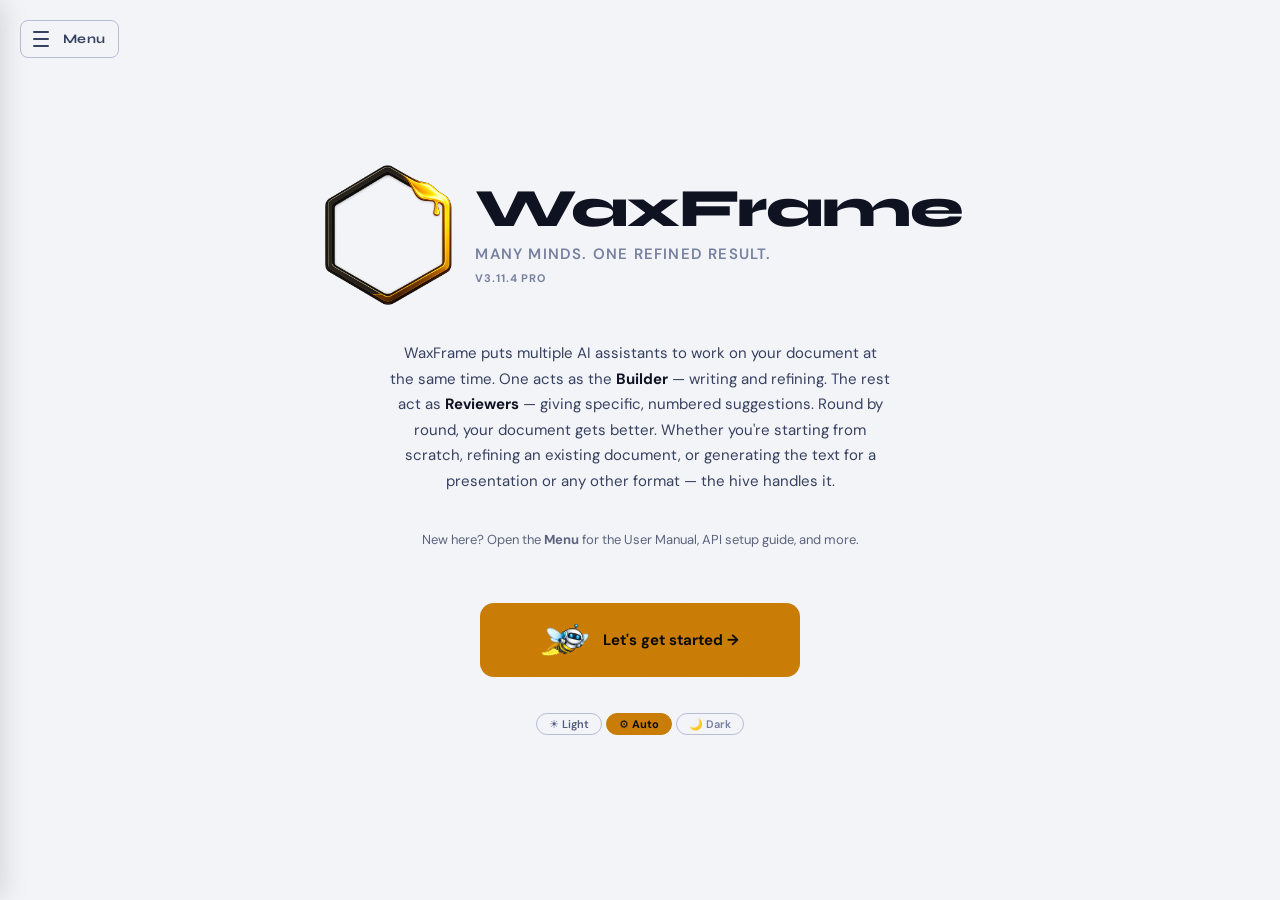
==== commit 183b581b: "v3.11.4 — Setup Page 2 scroll, footer compression, checklist live count and minimum 2, smaller butto" ====
--- a/index.html
+++ b/index.html
@@ -9,7 +9,7 @@
 <head>
   <meta charset="UTF-8">
   <meta name="viewport" content="width=device-width, initial-scale=1.0">
-  <meta name="waxframe-build" content="20260416-013">
+  <meta name="waxframe-build" content="20260416-014">
   <title>WaxFrame</title>
   <link rel="icon" type="image/png" href="images/Waxframe_logo_v19.png">
   <link rel="preconnect" href="https://fonts.googleapis.com">
@@ -38,7 +38,7 @@
       <div class="welcome-brand">
         <h1>WaxFrame</h1>
         <p>Many minds. One refined result.</p>
-        <span class="welcome-version">v3.11.3 Pro</span>
+        <span class="welcome-version">v3.11.4 Pro</span>
       </div>
     </div>
     <div class="welcome-pitch">
@@ -780,7 +780,7 @@
     </div>
     <div class="import-checklist-footer">
       <button class="btn" onclick="closeImportChecklist()">← Back</button>
-      <button class="btn btn-accent" onclick="addImportServerModels()">Add Selected to Hive</button>
+      <button class="btn btn-accent" id="importChecklistAddBtn" onclick="addImportServerModels()">Add Selected to Hive</button>
     </div>
   </div>
 </div>
@@ -951,7 +951,7 @@
   <div id="tkpRows" class="tkp-rows"></div>
 </div>
 
-<script src="app.js?v=3.11.3"></script>
+<script src="app.js?v=3.11.4"></script>
 <script src="api-links.js"></script>
 <!-- WaxFrame Finish Animation -->
 <div id="hiveFinishOverlay" class="hive-finish-overlay" aria-hidden="true">
--- a/style.css
+++ b/style.css
@@ -1537,6 +1537,16 @@
   .dcw-label-top { font-size: 9px; }
   .dcw-label-bot { font-size: 9px; }
   .left-panel-header { padding: 5px 8px; margin: 4px 5px 2px; }
+  /* Setup Page 2 — make left column scrollable */
+  .proj-left-main { overflow-y: auto; }
+  .proj-static-top { padding: 14px 20px 8px; }
+  .proj-goal-flex { padding: 0 20px 0; }
+  /* Compress launch requirements to one line */
+  .launch-requirements { gap: 10px; font-size: 13px; flex-wrap: nowrap; overflow: hidden; }
+  .launch-req-item { font-size: 12px; white-space: nowrap; }
+  .launch-req-title { font-size: 12px; }
+  /* Shrink setup page 1 action buttons */
+  .bee-controls-row-setup .btn-lg { font-size: 12px; padding: 7px 14px; }
 }
 
 /* ══ UNIFIED DUAL-FACE CLOCK WIDGET ══ */
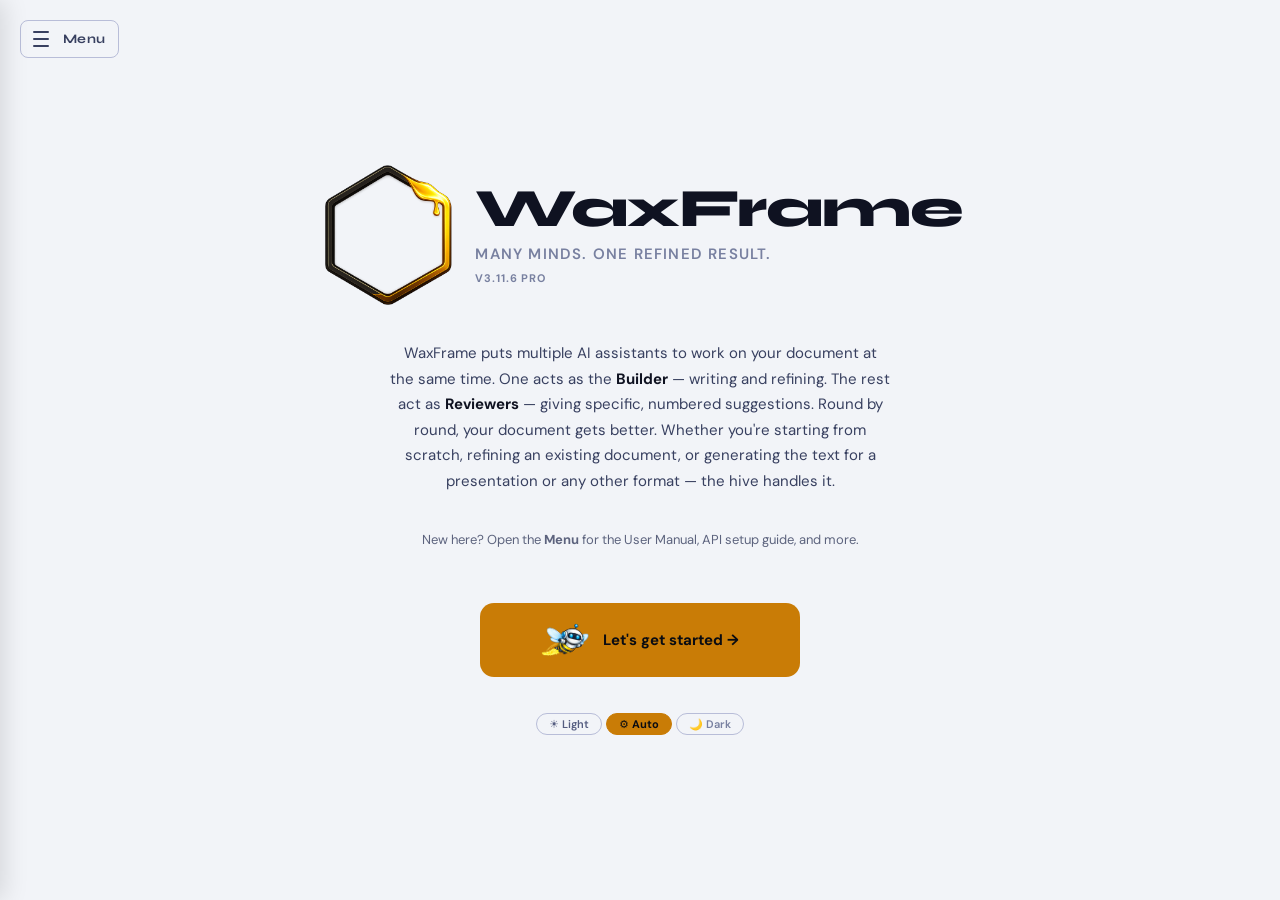
==== commit 68852c25: "v3.11.6 — Setup Page 2 laptop layout improvements At laptop breakpoint: hid length constraint descri" ====
--- a/index.html
+++ b/index.html
@@ -9,7 +9,7 @@
 <head>
   <meta charset="UTF-8">
   <meta name="viewport" content="width=device-width, initial-scale=1.0">
-  <meta name="waxframe-build" content="20260416-014">
+  <meta name="waxframe-build" content="20260416-016">
   <title>WaxFrame</title>
   <link rel="icon" type="image/png" href="images/Waxframe_logo_v19.png">
   <link rel="preconnect" href="https://fonts.googleapis.com">
@@ -38,7 +38,7 @@
       <div class="welcome-brand">
         <h1>WaxFrame</h1>
         <p>Many minds. One refined result.</p>
-        <span class="welcome-version">v3.11.4 Pro</span>
+        <span class="welcome-version">v3.11.6 Pro</span>
       </div>
     </div>
     <div class="welcome-pitch">
@@ -170,6 +170,7 @@
       <!-- ── LEFT: Project Details ── -->
       <div class="fs-col fs-col-left">
         <div class="fs-col-main proj-left-main">
+          <div class="proj-left-scroll">
           <img src="images/WaxFrame_Project_Bee_v2.png" class="setup-card-bee" alt="">
 
           <!-- STATIC top section -->
@@ -231,6 +232,7 @@
             <button class="btn btn-lg proj-clear-btn" onclick="clearProject()" title="Clears this project — keeps your AI keys">🗑 Clear Project</button>
           </div>
           </div><!-- /proj-goal-flex -->
+          </div><!-- /proj-left-scroll -->
 
         </div>
         <div class="setup-col-tip">
@@ -951,7 +953,7 @@
   <div id="tkpRows" class="tkp-rows"></div>
 </div>
 
-<script src="app.js?v=3.11.4"></script>
+<script src="app.js?v=3.11.6"></script>
 <script src="api-links.js"></script>
 <!-- WaxFrame Finish Animation -->
 <div id="hiveFinishOverlay" class="hive-finish-overlay" aria-hidden="true">
--- a/style.css
+++ b/style.css
@@ -1537,14 +1537,22 @@
   .dcw-label-top { font-size: 9px; }
   .dcw-label-bot { font-size: 9px; }
   .left-panel-header { padding: 5px 8px; margin: 4px 5px 2px; }
-  /* Setup Page 2 — make left column scrollable */
-  .proj-left-main { overflow-y: auto; }
-  .proj-static-top { padding: 14px 20px 8px; }
-  .proj-goal-flex { padding: 0 20px 0; }
-  /* Compress launch requirements to one line */
-  .launch-requirements { gap: 10px; font-size: 13px; flex-wrap: nowrap; overflow: hidden; }
-  .launch-req-item { font-size: 12px; white-space: nowrap; }
-  .launch-req-title { font-size: 12px; }
+  /* Setup Page 2 — hide bee, tighten padding */
+  .proj-left-scroll > .setup-card-bee { display: none; }
+  .proj-static-top { padding: 12px 16px 6px; }
+  .proj-goal-flex { padding: 0 16px 0; }
+  /* Compress length constraint box */
+  .length-constraint-desc { display: none; }
+  .length-constraint-header { margin-bottom: 4px; }
+  /* Hide refine preview panel — not critical at laptop size */
+  .goal-split-right { display: none; }
+  .goal-split-left { flex: 1; }
+  /* Compress launch requirements: smaller text, no wrap, truncate doc label */
+  .launch-requirements { gap: 8px; font-size: 12px; flex-wrap: nowrap; overflow: hidden; }
+  .launch-req-item { font-size: 11px; white-space: nowrap; }
+  .launch-req-title { font-size: 11px; }
+  /* Truncate the long document requirement label */
+  #req-doc { max-width: 220px; overflow: hidden; text-overflow: ellipsis; }
   /* Shrink setup page 1 action buttons */
   .bee-controls-row-setup .btn-lg { font-size: 12px; padding: 7px 14px; }
 }
@@ -5018,6 +5026,17 @@
   display: flex;
   flex-direction: column;
   overflow: hidden;
+  flex: 1;
+  min-height: 0;
+}
+.proj-left-scroll {
+  display: flex;
+  flex-direction: column;
+  flex: 1;
+  min-height: 0;
+  overflow-y: auto;
+  scrollbar-width: thin;
+  scrollbar-color: var(--border2) transparent;
 }
 .proj-static-top {
   flex-shrink: 0;
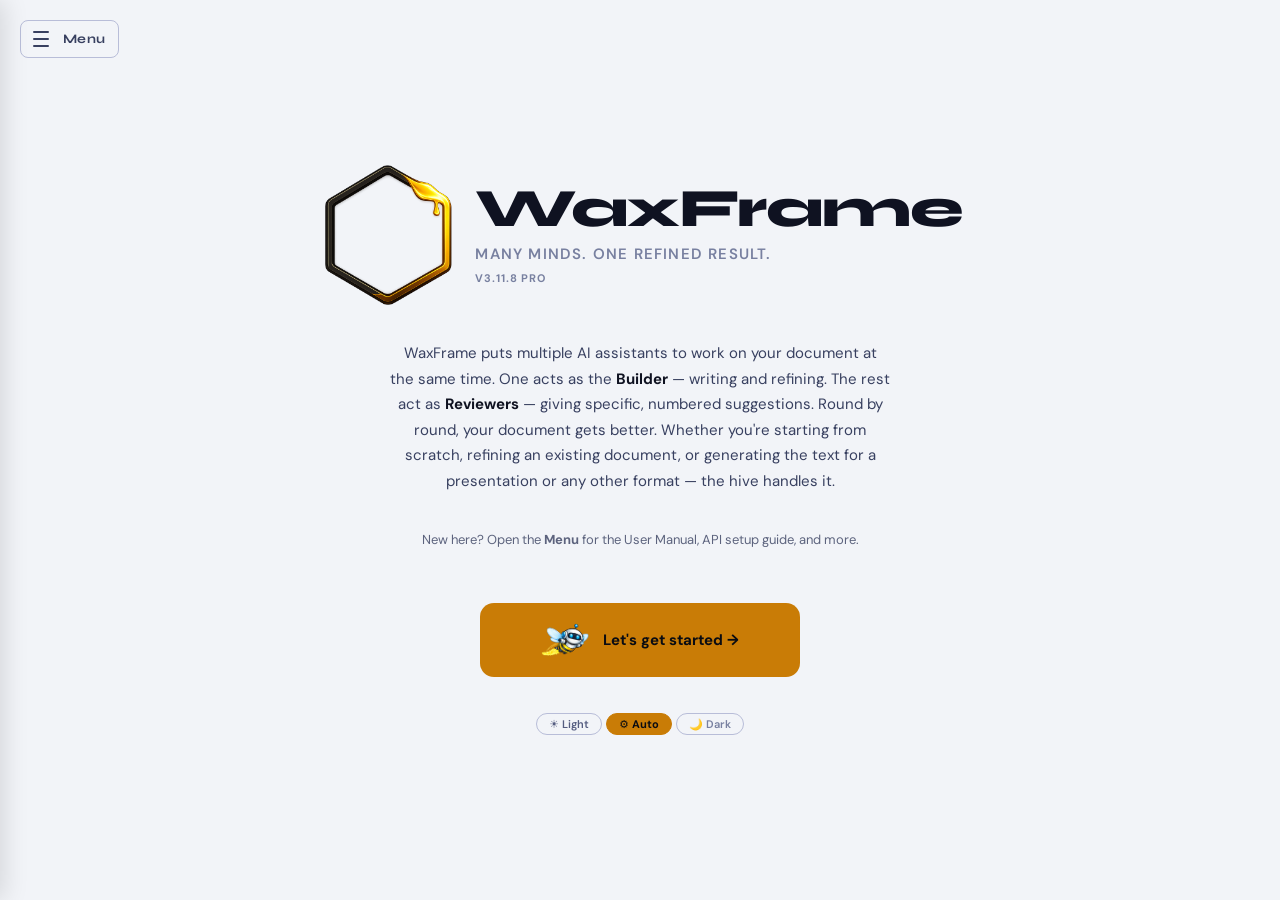
==== commit 386dece8: "v3.11.8 — fix goal textarea flex proportions goal-split-left changed from flex:1 to flex:3, goal-spl" ====
--- a/index.html
+++ b/index.html
@@ -9,7 +9,7 @@
 <head>
   <meta charset="UTF-8">
   <meta name="viewport" content="width=device-width, initial-scale=1.0">
-  <meta name="waxframe-build" content="20260416-016">
+  <meta name="waxframe-build" content="20260416-018">
   <title>WaxFrame</title>
   <link rel="icon" type="image/png" href="images/Waxframe_logo_v19.png">
   <link rel="preconnect" href="https://fonts.googleapis.com">
@@ -38,7 +38,7 @@
       <div class="welcome-brand">
         <h1>WaxFrame</h1>
         <p>Many minds. One refined result.</p>
-        <span class="welcome-version">v3.11.6 Pro</span>
+        <span class="welcome-version">v3.11.8 Pro</span>
       </div>
     </div>
     <div class="welcome-pitch">
@@ -953,7 +953,7 @@
   <div id="tkpRows" class="tkp-rows"></div>
 </div>
 
-<script src="app.js?v=3.11.6"></script>
+<script src="app.js?v=3.11.8"></script>
 <script src="api-links.js"></script>
 <!-- WaxFrame Finish Animation -->
 <div id="hiveFinishOverlay" class="hive-finish-overlay" aria-hidden="true">
--- a/style.css
+++ b/style.css
@@ -1524,8 +1524,8 @@
   .work-right-logo { padding: 8px 10px; margin: 6px 6px 3px; }
   .left-panel-header { padding: 6px 10px; margin: 5px 6px 2px; }
 }
-@media (max-width: 1480px) {
-  /* At laptop minimum (1470px) — panels at minimum, gaps gone, doc holds 80ch */
+@media (max-width: 1600px) {
+  /* At laptop (1470px) — panels compress, setup page 2 optimized */
   .work-main {
     grid-template-columns: minmax(300px, 380px) 0 auto 0 minmax(260px, 340px);
   }
@@ -1546,7 +1546,7 @@
   .length-constraint-header { margin-bottom: 4px; }
   /* Hide refine preview panel — not critical at laptop size */
   .goal-split-right { display: none; }
-  .goal-split-left { flex: 1; }
+  .goal-split-left { flex: 1; min-width: 0; }
   /* Compress launch requirements: smaller text, no wrap, truncate doc label */
   .launch-requirements { gap: 8px; font-size: 12px; flex-wrap: nowrap; overflow: hidden; }
   .launch-req-item { font-size: 11px; white-space: nowrap; }
@@ -5063,14 +5063,15 @@
   min-height: 0;
 }
 .goal-split-left {
+  flex: 3;
+  min-width: 0;
+  display: flex;
+  flex-direction: column;
+}
+.goal-split-right {
   flex: 1;
-  min-width: 0;
-  display: flex;
-  flex-direction: column;
-}
-.goal-split-right {
-  width: 450px;
-  flex-shrink: 0;
+  min-width: 160px;
+  max-width: 240px;
   display: flex;
   flex-direction: column;
 }
@@ -5517,7 +5518,7 @@
 .tkp-fail { color: var(--red, #e53e3e); }
 
 /* ══ SETUP PAGE 2 LAPTOP FIXES ══ */
-@media (max-width: 1480px) {
+@media (max-width: 1600px) {
   /* Shrink bee on setup pages to recover vertical space */
   .setup-card-bee {
     width: 160px;
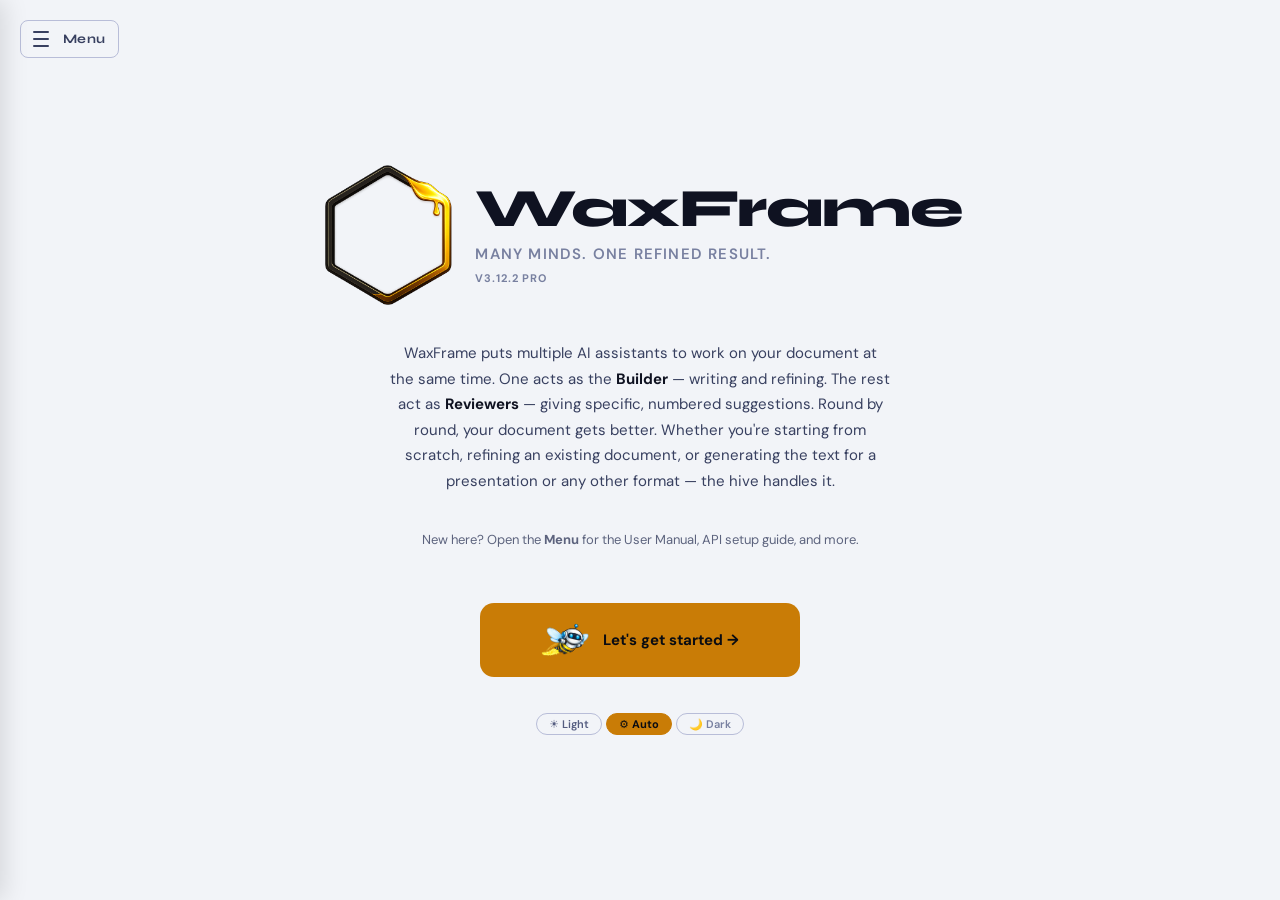
==== commit 91358dc8: "v3.12.2 — fix goal textarea scrolling, builder dot gold fill, belt spacing, dot strip container Goal" ====
--- a/index.html
+++ b/index.html
@@ -9,7 +9,7 @@
 <head>
   <meta charset="UTF-8">
   <meta name="viewport" content="width=device-width, initial-scale=1.0">
-  <meta name="waxframe-build" content="20260416-018">
+  <meta name="waxframe-build" content="20260417-001">
   <title>WaxFrame</title>
   <link rel="icon" type="image/png" href="images/Waxframe_logo_v19.png">
   <link rel="preconnect" href="https://fonts.googleapis.com">
@@ -38,7 +38,7 @@
       <div class="welcome-brand">
         <h1>WaxFrame</h1>
         <p>Many minds. One refined result.</p>
-        <span class="welcome-version">v3.11.8 Pro</span>
+        <span class="welcome-version">v3.12.2 Pro</span>
       </div>
     </div>
     <div class="welcome-pitch">
@@ -210,7 +210,7 @@
             <div class="goal-split-left">
               <div class="proj-notebook proj-notebook-goal">
                 <div class="proj-notebook-nums" id="projGoalNums"><div>1</div></div>
-                <textarea id="projectGoal" placeholder="Project goal — what are you trying to create or achieve? The more specific and detailed you are, the better your results will be." class="proj-notebook-ta proj-goal-ta" oninput="saveProject();updateProjLineNums('projGoalNums',this);updateGoalCounter()"></textarea>
+                <textarea id="projectGoal" placeholder="Project goal — what are you trying to create or achieve? The more specific and detailed you are, the better your results will be." class="proj-goal-ta" oninput="saveProject();updateProjLineNums('projGoalNums',this);updateGoalCounter()"></textarea>
               </div>
             </div>
             <div class="goal-split-right">
@@ -367,10 +367,14 @@
 
         <div class="left-panel-header">
           <span class="work-section-title">The Hive <button class="goal-info-btn" onclick="document.getElementById('infoHiveModal').classList.add('active')" title="About The Hive"><img src="images/WaxFrame_InfoButton_v1.png" alt="ⓘ"></button></span>
-          <button class="btn" onclick="openChangeBuilder()">Change Builder</button>
+          <div class="flex-row-sm">
+            <button class="btn hive-edit-btn" onclick="openEditHive()" title="Toggle AIs on/off">Edit Hive</button>
+            <button class="btn" onclick="openChangeBuilder()">Change Builder</button>
+          </div>
         </div>
 
         <div class="hex-grid" id="beeStatusGrid"></div>
+        <div class="bee-dot-strip" id="beeDotStrip"></div>
 
         <div class="left-panel-header left-panel-section-border">
           <span class="work-section-title">Conflicts <button class="goal-info-btn" onclick="document.getElementById('infoConflictsModal').classList.add('active')" title="About Conflicts"><img src="images/WaxFrame_InfoButton_v1.png" alt="ⓘ"></button></span>
@@ -503,6 +507,7 @@
         </button>
       </div>
       <div class="footer-right">
+        <button class="theme-opt mute-btn" id="workMuteBtn" onclick="toggleMute()" title="Toggle sounds">🔊</button>
         <button class="theme-opt" data-theme="light" onclick="setTheme('light')">☀️</button>
         <button class="theme-opt" data-theme="auto" onclick="setTheme('auto')">⚙️</button>
         <button class="theme-opt" data-theme="dark" onclick="setTheme('dark')">🌙</button>
@@ -871,6 +876,18 @@
 </div>
 
 <!-- ============================================================
+     EDIT HIVE MODAL — toggle AIs on/off at laptop viewport
+     ============================================================ -->
+<div class="finish-modal-overlay" id="editHiveModal" onclick="if(event.target===this)closeEditHive()">
+  <div class="finish-modal edit-hive-modal">
+    <h2 class="finish-modal-title">🐝 Edit Hive</h2>
+    <p class="finish-modal-msg">Toggle AIs on or off for this session. AIs without a saved API key are skipped automatically.</p>
+    <div class="edit-hive-list" id="editHiveList"></div>
+    <button class="finish-modal-cancel" onclick="closeEditHive()">← Done</button>
+  </div>
+</div>
+
+<!-- ============================================================
      ROUND ERROR MODAL
      ============================================================ -->
 <div class="finish-modal-overlay" id="roundErrorModal" onclick="if(event.target===this)closeRoundErrorModal()">
@@ -953,7 +970,7 @@
   <div id="tkpRows" class="tkp-rows"></div>
 </div>
 
-<script src="app.js?v=3.11.8"></script>
+<script src="app.js?v=3.12.2"></script>
 <script src="api-links.js"></script>
 <!-- WaxFrame Finish Animation -->
 <div id="hiveFinishOverlay" class="hive-finish-overlay" aria-hidden="true">
@@ -1231,38 +1248,39 @@
     <button class="nav-close-btn" onclick="closeNavMenu()">✕</button>
   </div>
 
-  <div class="nav-section-label">Navigate</div>
-  <button class="nav-item" onclick="closeNavMenu();confirmGoHome()">⌂ Home</button>
-  <button class="nav-item" onclick="closeNavMenu();goToScreen('screen-setup')">· Setup — Keys &amp; Builder</button>
-  <button class="nav-item" onclick="closeNavMenu();goToScreen('screen-project')">· Project — Goal &amp; Document</button>
-
-  <div class="nav-divider"></div>
-  <div class="nav-section-label">License</div>
-  <button class="nav-item" onclick="closeNavMenu();showLicenseModal()">🔑 Enter License Key</button>
-  <a class="nav-item nav-item-accent" href="https://weirdave.gumroad.com/l/WaxFrame" target="_blank" onclick="closeNavMenu()">🛒 Buy WaxFrame Pro</a>
-
-  <div class="nav-divider"></div>
-  <div class="nav-section-label">Reference</div>
-  <a class="nav-item" href="api-details.html" target="_blank" onclick="closeNavMenu()">🔑 API Key Guide</a>
-  <button class="nav-item" onclick="closeNavMenu();openSettings()">⚙️ API Key Setup</button>
-  <a class="nav-item" href="https://www.gnu.org/licenses/agpl-3.0.html" target="_blank" onclick="closeNavMenu()">📄 Open Source License</a>
-  <a class="nav-item" href="waxframe-user-manual.html" target="_blank" onclick="closeNavMenu()">📖 User Manual</a>
-  <a class="nav-item" href="document-playbooks.html" target="_blank" onclick="closeNavMenu()">📋 Document Playbooks</a>
-  <a class="nav-item" href="prompt-editor.html" target="_blank" onclick="closeNavMenu()">✏️ Prompt Editor</a>
-  <a class="nav-item" href="https://github.com/WeirDave/WaxFrame-Professional" target="_blank" onclick="closeNavMenu()">⭐ WaxFrame on GitHub</a>
-  <a class="nav-item" href="what-are-tokens.html" target="_blank" onclick="closeNavMenu()">🪙 What Are Tokens?</a>
-  <button class="nav-item" onclick="closeNavMenu();document.getElementById('aboutModal').classList.add('active')">ℹ️ About WaxFrame</button>
-
-  <div class="nav-divider"></div>
-  <div class="nav-section-label">Session</div>
-  <button class="nav-item" onclick="importSession()">📂 Import Backup</button>
-  <button class="nav-item" onclick="backupSession()">💾 Backup Session</button>
-  <button class="nav-item" id="navMuteBtn" onclick="toggleMute()">🔊 Mute Sounds</button>
-
-  <div class="nav-divider"></div>
-  <button class="nav-item nav-item-dev" onclick="closeNavMenu();showDevModal()">🛠 Dev Tools</button>
-  <div class="nav-dev-section" id="navDevSection">
-    <button class="nav-item nav-item-exit-dev" onclick="closeNavMenu();exitDevMode()">🚪 Exit Dev Mode</button>
+  <div class="nav-body">
+    <div class="nav-section-label">Navigate</div>
+    <button class="nav-item" onclick="closeNavMenu();confirmGoHome()">⌂ Home</button>
+    <button class="nav-item" onclick="closeNavMenu();goToScreen('screen-setup')">· Setup — Keys &amp; Builder</button>
+    <button class="nav-item" onclick="closeNavMenu();goToScreen('screen-project')">· Project — Goal &amp; Document</button>
+
+    <div class="nav-divider"></div>
+    <div class="nav-section-label">License</div>
+    <button class="nav-item" onclick="closeNavMenu();showLicenseModal()">🔑 Enter License Key</button>
+    <a class="nav-item nav-item-accent" href="https://weirdave.gumroad.com/l/WaxFrame" target="_blank" onclick="closeNavMenu()">🛒 Buy WaxFrame Pro</a>
+
+    <div class="nav-divider"></div>
+    <div class="nav-section-label">Reference</div>
+    <a class="nav-item" href="api-details.html" target="_blank" onclick="closeNavMenu()">🔑 API Key Guide</a>
+    <button class="nav-item" onclick="closeNavMenu();openSettings()">⚙️ API Key Setup</button>
+    <a class="nav-item" href="https://www.gnu.org/licenses/agpl-3.0.html" target="_blank" onclick="closeNavMenu()">📄 Open Source License</a>
+    <a class="nav-item" href="waxframe-user-manual.html" target="_blank" onclick="closeNavMenu()">📖 User Manual</a>
+    <a class="nav-item" href="document-playbooks.html" target="_blank" onclick="closeNavMenu()">📋 Document Playbooks</a>
+    <a class="nav-item" href="prompt-editor.html" target="_blank" onclick="closeNavMenu()">✏️ Prompt Editor</a>
+    <a class="nav-item" href="https://github.com/WeirDave/WaxFrame-Professional" target="_blank" onclick="closeNavMenu()">⭐ WaxFrame on GitHub</a>
+    <a class="nav-item" href="what-are-tokens.html" target="_blank" onclick="closeNavMenu()">🪙 What Are Tokens?</a>
+    <button class="nav-item" onclick="closeNavMenu();document.getElementById('aboutModal').classList.add('active')">ℹ️ About WaxFrame</button>
+
+    <div class="nav-divider"></div>
+    <div class="nav-section-label">Session</div>
+    <button class="nav-item" onclick="importSession()">📂 Import Backup</button>
+    <button class="nav-item" onclick="backupSession()">💾 Backup Session</button>
+
+    <div class="nav-divider"></div>
+    <button class="nav-item nav-item-dev" onclick="closeNavMenu();showDevModal()">🛠 Dev Tools</button>
+    <div class="nav-dev-section" id="navDevSection">
+      <button class="nav-item nav-item-exit-dev" onclick="closeNavMenu();exitDevMode()">🚪 Exit Dev Mode</button>
+    </div>
   </div>
 </div>
 
--- a/style.css
+++ b/style.css
@@ -248,6 +248,13 @@
   border-color: var(--accent);
   color: var(--accent);
 }
+/* Mute button — sits left of theme toggles, separated by a small gap */
+.mute-btn { margin-right: 4px; }
+.mute-btn.is-muted {
+  background: var(--accent-dim);
+  border-color: var(--accent);
+  color: var(--accent);
+}
 .theme-toggle {
   display: flex;
   gap: 4px;
@@ -1022,6 +1029,7 @@
   transform: translateX(-100%);
   transition: transform 0.25s cubic-bezier(0.4, 0, 0.2, 1);
   box-shadow: 4px 0 24px rgba(0,0,0,0.5);
+  overflow: hidden;
 }
 .nav-panel.open {
   transform: translateX(0);
@@ -1097,6 +1105,16 @@
   letter-spacing: 0.1em;
   color: var(--muted);
   padding: 16px 16px 6px;
+}
+
+/* Nav body — scrollable item list below the fixed header */
+.nav-body {
+  flex: 1;
+  min-height: 0;
+  overflow-y: auto;
+  scrollbar-width: thin;
+  scrollbar-color: var(--border2) transparent;
+  padding-bottom: 16px;
 }
 
 /* Nav items */
@@ -1152,11 +1170,11 @@
 }
 
 /* MAIN AREA — 5-column grid, body bg shows through.
-   Doc panel is the fixed star (80ch). Side panels compress via minmax as viewport shrinks.
-   Gaps absorb surplus space at ultra-wide (4K/5K). At laptop widths gaps collapse to 0. */
+   Left and right panels are symmetrical (equal min/max). Doc panel is the fixed star (80ch).
+   Gap columns absorb surplus at ultra-wide only after panels reach max. */
 .work-main {
   display: grid;
-  grid-template-columns: minmax(320px, 640px) minmax(0, 1fr) auto minmax(0, 1fr) minmax(280px, 640px);
+  grid-template-columns: minmax(320px, 640px) minmax(0, 0.5fr) auto minmax(0, 0.5fr) minmax(320px, 640px);
   overflow: hidden;
   min-height: 0;
   background: transparent;
@@ -1211,7 +1229,7 @@
 }
 
 /* Custom AI slots */
-/* ── BEE CARDS — horizontal row layout ── */
+/* ── BEE CARDS — horizontal two-zone layout (big screen) ── */
 .hex-grid {
   display: grid;
   grid-template-columns: 1fr 1fr;
@@ -1219,30 +1237,75 @@
   padding: 6px 10px 4px;
   flex-shrink: 0;
 }
+
 .hex-cell {
   display: flex;
   flex-direction: row;
-  align-items: center;
-  gap: 6px;
-  padding: 6px 8px;
-  background: var(--surface2);
+  align-items: stretch;
   border: 1px solid var(--border2);
   border-radius: 8px;
+  overflow: hidden;
+  min-height: 44px;
+  background: var(--surface2);
   cursor: default;
-  min-height: 40px;
-  overflow: hidden;
-}
-.hex-cell.is-builder { border-color: var(--border2); }
-.hex-cell.is-working    { border-color: var(--blue);   animation: cardPulse 1s ease-in-out infinite alternate; }
-.hex-cell.is-sending    { border-color: var(--blue);   animation: cardPulse 1s ease-in-out infinite alternate; }
-.hex-cell.is-responding { border-color: var(--purple); animation: cardPulse 1s ease-in-out infinite alternate; }
-.hex-cell.is-done    { border-color: #00b300; }
-.hex-cell.is-error   { border-color: #f87171; }
-.hex-cell.is-inactive { opacity: 0.4; }
+  transition: border-color 0.2s, box-shadow 0.2s;
+  position: relative;
+}
+
+/* Left status strip */
+.hex-cell::before {
+  content: '';
+  display: block;
+  width: 4px;
+  flex-shrink: 0;
+  background: var(--border2);
+  transition: background 0.2s;
+}
+
+/* Body — icon + name + status */
+.hex-cell-body {
+  display: flex;
+  flex-direction: row;
+  align-items: center;
+  gap: 6px;
+  padding: 5px 8px;
+  flex: 1;
+  min-width: 0;
+}
+
+/* hex-icon-wrap: no-op on big screen — icon sits directly in body */
+.hex-icon-wrap {
+  display: contents;
+}
+
+.hex-cell.is-builder  { border-color: var(--accent); box-shadow: 0 0 8px rgba(245,166,35,0.25); }
+.hex-cell.is-builder::before  { background: var(--accent); }
+.hex-cell.is-active { border-color: var(--border2); }
+.hex-cell.is-active::before { background: var(--border2); }
+.hex-cell.is-working,
+.hex-cell.is-sending {
+  border-color: var(--blue);
+  animation: cardPulse 1s ease-in-out infinite alternate;
+}
+.hex-cell.is-working::before,
+.hex-cell.is-sending::before { background: var(--blue); }
+.hex-cell.is-responding {
+  border-color: var(--purple);
+  animation: cardPulse 1s ease-in-out infinite alternate;
+}
+.hex-cell.is-responding::before { background: var(--purple); }
+.hex-cell.is-done { border-color: #00b300; }
+.hex-cell.is-done::before { background: #00b300; }
+.hex-cell.is-error { border-color: #f87171; }
+.hex-cell.is-error::before { background: #f87171; }
+.hex-cell.is-inactive { opacity: 0.38; }
+.hex-cell.is-inactive::before { background: transparent; }
+
 @keyframes cardPulse {
   from { box-shadow: 0 0 4px rgba(96,165,250,0.3); }
-  to   { box-shadow: 0 0 12px rgba(96,165,250,0.7); }
-}
+  to   { box-shadow: 0 0 14px rgba(96,165,250,0.75); }
+}
+
 .hex-toggle {
   width: 13px;
   height: 13px;
@@ -1251,11 +1314,27 @@
   cursor: pointer;
 }
 .hex-icon {
-  width: 22px;
-  height: 22px;
+  width: 20px;
+  height: 20px;
   object-fit: contain;
   border-radius: 3px;
   flex-shrink: 0;
+}
+/* Icon initial avatar — shown when real icon fails or is missing */
+.hex-icon-avatar {
+  width: 20px;
+  height: 20px;
+  border-radius: 4px;
+  flex-shrink: 0;
+  display: flex;
+  align-items: center;
+  justify-content: center;
+  font-size: 11px;
+  font-weight: 800;
+  color: #fff;
+  line-height: 1;
+  text-transform: uppercase;
+  user-select: none;
 }
 .hex-name {
   font-size: 11px;
@@ -1264,25 +1343,26 @@
   white-space: nowrap;
   overflow: hidden;
   text-overflow: ellipsis;
-  flex-shrink: 0;
+  flex: 1;
   min-width: 0;
 }
 .hex-status {
-  font-size: 10px;
+  font-size: 9px;
+  font-family: var(--font-mono);
   color: var(--text-dim);
   white-space: nowrap;
   overflow: hidden;
   text-overflow: ellipsis;
-  flex: 1;
-  min-width: 0;
-  text-align: right;
-}
-.hex-cell.is-working    .hex-status { color: var(--blue); }
+  flex-shrink: 0;
+  text-transform: uppercase;
+  letter-spacing: 0.04em;
+}
+.hex-cell.is-working    .hex-status,
 .hex-cell.is-sending    .hex-status { color: var(--blue); }
 .hex-cell.is-responding .hex-status { color: var(--purple); }
-.hex-cell.is-done    .hex-status { color: var(--green); }
-.hex-cell.is-error   .hex-status { color: var(--red); }
-/* hex-cell.is-builder status — same as idle, BUILDER tag is sufficient */
+.hex-cell.is-done       .hex-status { color: #00b300; }
+.hex-cell.is-error      .hex-status { color: #f87171; }
+.hex-cell.is-builder    .hex-status { color: var(--accent); }
 .hex-builder-tag {
   font-size: 8px;
   font-weight: 800;
@@ -1292,6 +1372,149 @@
   padding: 1px 4px;
   letter-spacing: 0.05em;
   flex-shrink: 0;
+}
+
+/* ── Edit Hive button — hidden on big screens ── */
+.hive-edit-btn { display: none; }
+
+/* ── Dot strip — hidden on big screens, shown at laptop ── */
+.bee-dot-strip { display: none; }
+
+/* ── Edit Hive modal ── */
+.edit-hive-modal { max-width: 360px; width: 90vw; }
+.edit-hive-list {
+  display: flex;
+  flex-direction: column;
+  gap: 6px;
+  margin: 12px 0 20px;
+  max-height: 60vh;
+  overflow-y: auto;
+  scrollbar-width: thin;
+  scrollbar-color: var(--border2) transparent;
+}
+.edit-hive-row {
+  display: flex;
+  align-items: center;
+  gap: 10px;
+  padding: 8px 12px;
+  background: var(--surface2);
+  border: 1px solid var(--border2);
+  border-radius: 8px;
+}
+.edit-hive-row.is-builder-row { border-color: rgba(245,166,35,0.4); }
+.edit-hive-avatar {
+  width: 24px;
+  height: 24px;
+  border-radius: 5px;
+  flex-shrink: 0;
+  object-fit: contain;
+}
+.edit-hive-avatar-letter {
+  width: 24px;
+  height: 24px;
+  border-radius: 5px;
+  flex-shrink: 0;
+  display: flex;
+  align-items: center;
+  justify-content: center;
+  font-size: 13px;
+  font-weight: 800;
+  color: #fff;
+  text-transform: uppercase;
+  user-select: none;
+}
+.edit-hive-name {
+  flex: 1;
+  font-size: 13px;
+  font-weight: 600;
+  color: var(--text);
+  white-space: nowrap;
+  overflow: hidden;
+  text-overflow: ellipsis;
+  min-width: 0;
+}
+.edit-hive-tag {
+  font-size: 8px;
+  font-weight: 800;
+  color: #0a0c12;
+  background: var(--accent);
+  border-radius: 3px;
+  padding: 2px 5px;
+  letter-spacing: 0.06em;
+  flex-shrink: 0;
+}
+.edit-hive-toggle {
+  width: 16px;
+  height: 16px;
+  accent-color: var(--accent);
+  cursor: pointer;
+  flex-shrink: 0;
+}
+
+/* ── At laptop viewport: show dot strip + Edit Hive button, hide card grid ── */
+@media (max-width: 1600px) {
+  .hex-grid        { display: none; }
+  .bee-dot-strip   {
+    display: flex;
+    flex-wrap: wrap;
+    gap: 6px;
+    padding: 7px 10px 7px;
+    flex-shrink: 0;
+    background: rgba(0,0,0,0.45);
+    border-radius: 8px;
+    margin: 2px 8px 4px;
+  }
+  [data-theme="light"] .bee-dot-strip,
+  .bee-dot-strip-light { background: rgba(0,0,0,0.12); }
+  .hive-edit-btn   { display: inline-flex; }
+
+  /* Dot — one per AI, icon in a glowing circle */
+  .bee-dot {
+    position: relative;
+    width: 34px;
+    height: 34px;
+    border-radius: 50%;
+    border: 2px solid var(--border2);
+    background: var(--surface2);
+    display: flex;
+    align-items: center;
+    justify-content: center;
+    cursor: default;
+    transition: border-color 0.2s, box-shadow 0.2s;
+    flex-shrink: 0;
+  }
+  .bee-dot img { width: 18px; height: 18px; object-fit: contain; border-radius: 3px; display: block; }
+  .bee-dot .bee-dot-avatar {
+    width: 18px;
+    height: 18px;
+    border-radius: 3px;
+    display: flex;
+    align-items: center;
+    justify-content: center;
+    font-size: 10px;
+    font-weight: 800;
+    color: #fff;
+    text-transform: uppercase;
+  }
+
+  /* State colours for dots */
+  .bee-dot.is-builder  {
+    background: var(--accent);
+    border-color: var(--accent);
+    box-shadow: 0 0 8px rgba(245,166,35,0.6);
+  }
+  .bee-dot.is-active   { border-color: var(--border2); }
+  .bee-dot.is-inactive { border-color: transparent; opacity: 0.3; }
+  .bee-dot.is-sending,
+  .bee-dot.is-working  { border-color: var(--blue); animation: dotPulse 1s ease-in-out infinite alternate; }
+  .bee-dot.is-responding { border-color: var(--purple); animation: dotPulse 1s ease-in-out infinite alternate; }
+  .bee-dot.is-done     { border-color: #00b300; box-shadow: 0 0 6px rgba(0,179,0,0.5); }
+  .bee-dot.is-error    { border-color: #f87171; }
+
+  @keyframes dotPulse {
+    from { box-shadow: 0 0 3px rgba(96,165,250,0.3); }
+    to   { box-shadow: 0 0 10px rgba(96,165,250,0.85); }
+  }
 }
 
 /* ══ CENTER PANEL — floats as card over honeycomb ══ */
@@ -1527,7 +1750,7 @@
 @media (max-width: 1600px) {
   /* At laptop (1470px) — panels compress, setup page 2 optimized */
   .work-main {
-    grid-template-columns: minmax(300px, 380px) 0 auto 0 minmax(260px, 340px);
+    grid-template-columns: minmax(300px, 380px) 0 auto 0 minmax(300px, 380px);
   }
   .work-right-logo-img { width: 56px; height: 56px; }
   .work-right-logo-name { font-size: 15px; }
@@ -1555,6 +1778,49 @@
   #req-doc { max-width: 220px; overflow: hidden; text-overflow: ellipsis; }
   /* Shrink setup page 1 action buttons */
   .bee-controls-row-setup .btn-lg { font-size: 12px; padding: 7px 14px; }
+
+  /* ── Overlay animations — scale to ~50% at laptop viewport ── */
+
+  /* Smoker bee */
+  .smoker-hero-img { width: 210px; height: 210px; margin-top: 20px; }
+  .smoker-overlay-label { font-size: 16px; }
+  .smoker-subtitle { font-size: 11px; max-width: 280px; }
+
+  /* Builder station */
+  .builder-scene-wrap { width: 380px; }
+  .builder-stage { padding: 16px 18px 12px; gap: 6px; }
+  .builder-belt-track { height: 35px; bottom: 30%; }
+  .builder-block { width: 55px; height: 30px; gap: 2px; border-radius: 4px; }
+  .builder-block-icon { width: 12px; height: 12px; }
+  .builder-block-name { font-size: 7px; }
+  .builder-station-sparks { width: 70px; height: 70px; left: calc(80% + 10px); top: 63%; }
+  .builder-station-sparks span { width: 3px; height: 3px; }
+  .builder-station-sparks span:nth-child(1)  { --dx:  9px;  --dy:  30px; }
+  .builder-station-sparks span:nth-child(2)  { --dx:  14px; --dy:  40px; }
+  .builder-station-sparks span:nth-child(3)  { --dx:  32px; --dy:  15px; }
+  .builder-station-sparks span:nth-child(4)  { --dx:  22px; --dy:  35px; }
+  .builder-station-sparks span:nth-child(5)  { --dx:  5px;  --dy:  50px; }
+  .builder-station-sparks span:nth-child(6)  { --dx: -20px; --dy:  22px; }
+  .builder-station-sparks span:nth-child(7)  { --dx:  11px; --dy:  37px; }
+  .builder-station-sparks span:nth-child(8)  { --dx:  17px; --dy:  47px; }
+  .builder-station-sparks span:nth-child(9)  { --dx:  35px; --dy:  12px; }
+  .builder-station-sparks span:nth-child(10) { --dx:  23px; --dy:  55px; }
+  .builder-station-sparks span:nth-child(11) { --dx:  13px; --dy:  32px; }
+  .builder-station-sparks span:nth-child(12) { --dx: -15px; --dy:  27px; }
+  .builder-overlay-label { font-size: 14px; }
+
+  /* Builder belt block exit keyframe scale — blocks start/end positions halved */
+  @keyframes builderBlockExit {
+    from { transform: translateX(330px); opacity: 0; }
+    6%   { opacity: 1; }
+    70%  { opacity: 1; }
+    85%  { opacity: 0; }
+    to   { transform: translateX(-70px); opacity: 0; }
+  }
+
+  /* Hive finish approved bee */
+  .hive-finish-bee-img { width: min(85vw, 290px); }
+  .hive-finish-tagline { font-size: clamp(1rem, 2.5vw, 1.4rem); }
 }
 
 /* ══ UNIFIED DUAL-FACE CLOCK WIDGET ══ */
@@ -2963,19 +3229,23 @@
   min-width: 0;
   max-width: 100%;
   flex: 1;
+  min-height: 0;
   font-family: var(--font-mono);
   font-size: 13px;
   line-height: 21px;
   resize: none;
-  overflow: hidden;
-  height: auto;
+  overflow-y: auto;
+  overflow-x: hidden;
+  scrollbar-width: thin;
+  scrollbar-color: var(--border2) transparent;
+  align-self: stretch;
 }
 .proj-notebook-goal {
   display: flex;
   border: 1px solid var(--border2);
   border-radius: var(--radius-sm);
   flex: 1;
-  min-height: 140px;
+  min-height: 0;
   overflow: hidden;
   align-items: flex-start;
   font-family: var(--font-mono);
@@ -4064,8 +4334,13 @@
   justify-content: center;
   padding: 24px;
   backdrop-filter: blur(4px);
-}
-.finish-modal-overlay.active { display: flex; }
+  overflow-y: auto;
+}
+/* When modal content is taller than viewport, stick to top */
+.finish-modal-overlay.active {
+  display: flex;
+  align-items: flex-start;
+}
 
 .finish-modal {
   background: var(--surface);
@@ -4386,7 +4661,13 @@
 
 .bee-btn-img { width: 48px; height: 48px; object-fit: contain; vertical-align: middle; margin-right: 8px; }
 .full-width         { width: 100%; }
-.change-builder-modal { max-width: 560px; }
+.change-builder-modal {
+  max-width: 560px;
+  max-height: 85vh;
+  overflow-y: auto;
+  scrollbar-width: thin;
+  scrollbar-color: var(--border2) transparent;
+}
 
 /* ── Round Error Modal ── */
 .round-error-modal       { max-width: 520px; }
@@ -5065,6 +5346,7 @@
 .goal-split-left {
   flex: 3;
   min-width: 0;
+  min-height: 0;
   display: flex;
   flex-direction: column;
 }
@@ -5074,6 +5356,7 @@
   max-width: 240px;
   display: flex;
   flex-direction: column;
+  min-height: 0;
 }
 .goal-refine-preview-panel {
   border: 1px solid var(--accent);
@@ -5082,7 +5365,8 @@
   display: flex;
   flex-direction: column;
   width: 100%;
-  align-self: flex-start;
+  flex: 1;
+  min-height: 0;
 }
 .goal-refine-preview-sub {
   font-size: 11px;
@@ -5095,8 +5379,11 @@
   font-style: italic;
 }
 .goal-refine-preview-panel .goal-refine-preview-text {
-  overflow-y: visible;
-  flex-shrink: 0;
+  overflow-y: auto;
+  flex: 1;
+  min-height: 0;
+  scrollbar-width: thin;
+  scrollbar-color: rgba(245,166,35,0.4) transparent;
 }
 /* ── Inline style replacements ── */
 .goal-modal-textarea:focus  { border-color: var(--accent); }
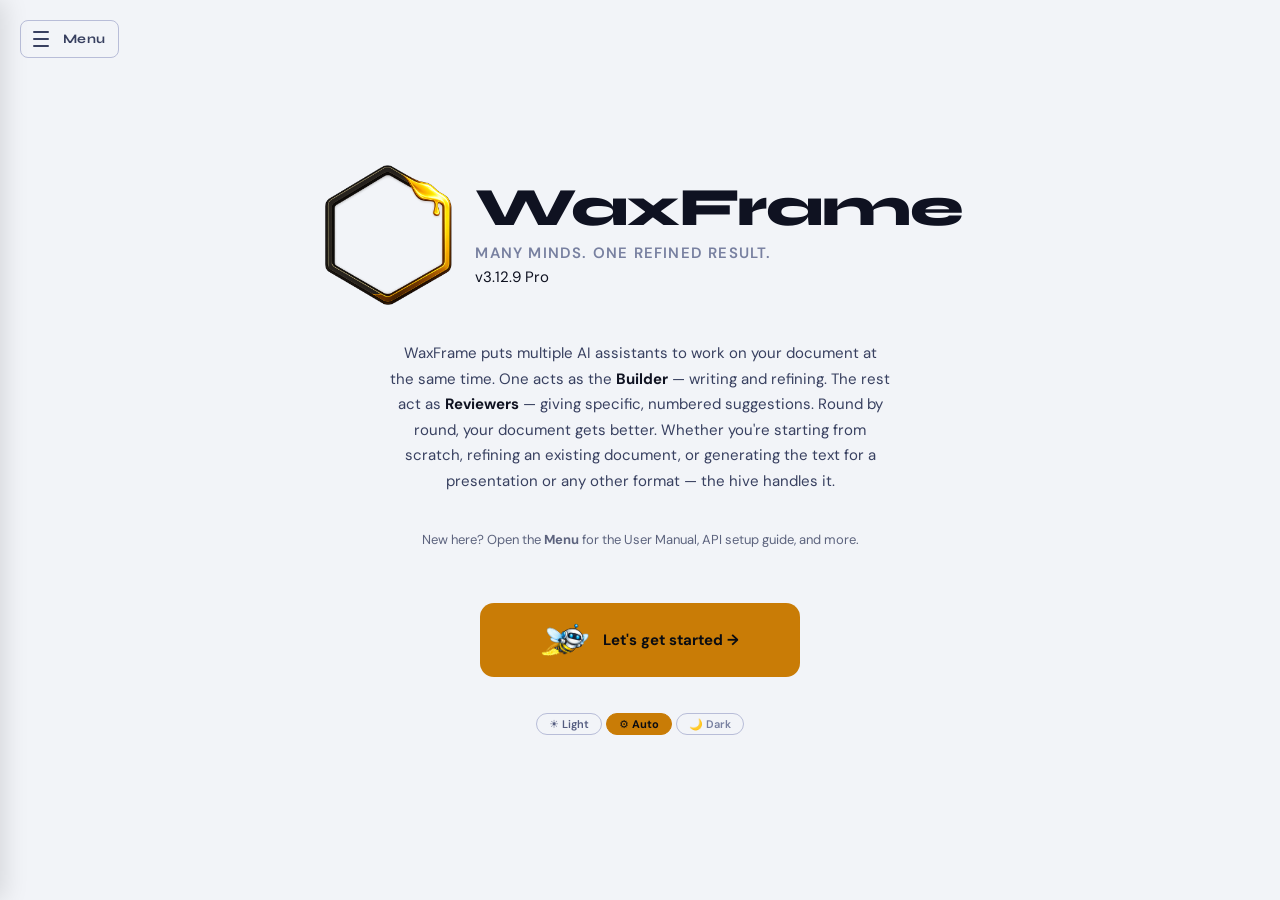
==== commit 9cd948f3: ": v3.12.9 — version.js single source of truth for version number New file version.js added containin" ====
--- a/index.html
+++ b/index.html
@@ -1,6 +1,6 @@
 <!-- ============================================================
      WaxFrame v2 — index.html
-     Build: 20260414-002
+     Build: 20260417-004
      Author: WeirDave (R David Paine III) | License: AGPL-3.0
      GitHub: github.com/WeirDave/WaxFrame-Professional
      ============================================================ -->
@@ -9,7 +9,7 @@
 <head>
   <meta charset="UTF-8">
   <meta name="viewport" content="width=device-width, initial-scale=1.0">
-  <meta name="waxframe-build" content="20260417-001">
+  <meta name="waxframe-build" content="20260417-004">
   <title>WaxFrame</title>
   <link rel="icon" type="image/png" href="images/Waxframe_logo_v19.png">
   <link rel="preconnect" href="https://fonts.googleapis.com">
@@ -38,7 +38,7 @@
       <div class="welcome-brand">
         <h1>WaxFrame</h1>
         <p>Many minds. One refined result.</p>
-        <span class="welcome-version">v3.12.2 Pro</span>
+        <span class="app-version-stamp"></span>
       </div>
     </div>
     <div class="welcome-pitch">
@@ -76,7 +76,7 @@
           <div class="fs-logo-tag">Many minds. One refined result.</div>
         </div>
       </div>
-      <div class="setup-step-badge">Setup — Step 1 of 2</div>
+      <div class="setup-step-badge">Setup — Step 1 of 2 <span class="app-version-stamp"></span></div>
     </div>
 
     <!-- ── Two-column body ── -->
@@ -161,7 +161,7 @@
           <div class="fs-logo-tag">Many minds. One refined result.</div>
         </div>
       </div>
-      <div class="setup-step-badge">Setup — Step 2 of 2</div>
+      <div class="setup-step-badge">Setup — Step 2 of 2 <span class="app-version-stamp"></span></div>
     </div>
 
     <!-- ── Two-column body ── -->
@@ -351,6 +351,7 @@
         <button class="btn" onclick="openNotesModal()">📝 Notes</button>
         <button class="btn btn-accent" onclick="showFinishModal()">🏁 Finish</button>
         <span class="license-badge" id="licenseBadge" title="License status"></span>
+        <span class="app-version-stamp work-version-stamp"></span>
       </div>
     </div>
 
@@ -970,7 +971,8 @@
   <div id="tkpRows" class="tkp-rows"></div>
 </div>
 
-<script src="app.js?v=3.12.2"></script>
+<script src="version.js"></script>
+<script src="app.js?v=3.12.9"></script>
 <script src="api-links.js"></script>
 <!-- WaxFrame Finish Animation -->
 <div id="hiveFinishOverlay" class="hive-finish-overlay" aria-hidden="true">
--- a/style.css
+++ b/style.css
@@ -1763,13 +1763,14 @@
   /* Setup Page 2 — hide bee, tighten padding */
   .proj-left-scroll > .setup-card-bee { display: none; }
   .proj-static-top { padding: 12px 16px 6px; }
-  .proj-goal-flex { padding: 0 16px 0; }
   /* Compress length constraint box */
   .length-constraint-desc { display: none; }
   .length-constraint-header { margin-bottom: 4px; }
-  /* Hide refine preview panel — not critical at laptop size */
-  .goal-split-right { display: none; }
-  .goal-split-left { flex: 1; min-width: 0; }
+  /* Goal area: fixed height at laptop so textarea + refine panel scroll internally */
+  .proj-goal-flex { flex: none; height: 340px; overflow: hidden; padding: 0 16px 0; }
+  .goal-split-row { flex: 1; min-height: 0; }
+  .goal-split-left { flex: 3; min-width: 0; min-height: 0; }
+  .goal-split-right { flex: 1; min-width: 140px; max-width: 200px; min-height: 0; }
   /* Compress launch requirements: smaller text, no wrap, truncate doc label */
   .launch-requirements { gap: 8px; font-size: 12px; flex-wrap: nowrap; overflow: hidden; }
   .launch-req-item { font-size: 11px; white-space: nowrap; }
@@ -3228,17 +3229,20 @@
   width: 100%;
   min-width: 0;
   max-width: 100%;
-  flex: 1;
-  min-height: 0;
+  height: 100%;
+  background: transparent;
+  border: none;
+  outline: none;
+  color: var(--text);
   font-family: var(--font-mono);
   font-size: 13px;
   line-height: 21px;
+  padding: 0 12px;
   resize: none;
   overflow-y: auto;
   overflow-x: hidden;
   scrollbar-width: thin;
   scrollbar-color: var(--border2) transparent;
-  align-self: stretch;
 }
 .proj-notebook-goal {
   display: flex;
@@ -3247,7 +3251,7 @@
   flex: 1;
   min-height: 0;
   overflow: hidden;
-  align-items: flex-start;
+  align-items: stretch;
   font-family: var(--font-mono);
   font-size: 13px;
   width: 100%;
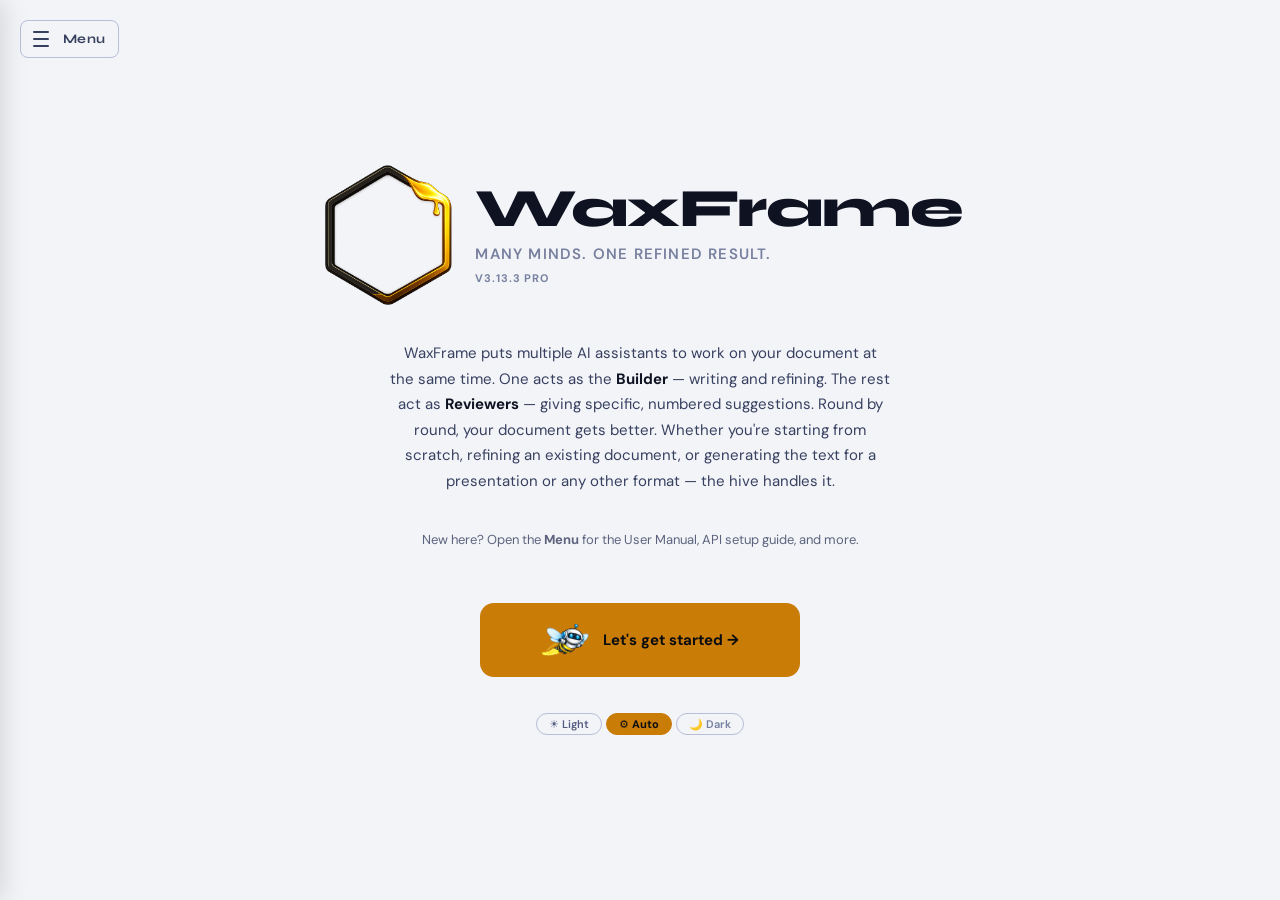
==== commit ef65ab58: "Fix project screen textarea widths and refine panel expansion on full desktop & Bump to v3.13.3 — bu" ====
--- a/index.html
+++ b/index.html
@@ -1,6 +1,6 @@
 <!-- ============================================================
      WaxFrame v2 — index.html
-     Build: 20260417-004
+     Build: 20260417-005
      Author: WeirDave (R David Paine III) | License: AGPL-3.0
      GitHub: github.com/WeirDave/WaxFrame-Professional
      ============================================================ -->
@@ -9,12 +9,12 @@
 <head>
   <meta charset="UTF-8">
   <meta name="viewport" content="width=device-width, initial-scale=1.0">
-  <meta name="waxframe-build" content="20260417-004">
+  <meta name="waxframe-build" content="20260417-008">
   <title>WaxFrame</title>
   <link rel="icon" type="image/png" href="images/Waxframe_logo_v19.png">
   <link rel="preconnect" href="https://fonts.googleapis.com">
   <link href="https://fonts.googleapis.com/css2?family=Syne:wght@400;600;700;800&family=DM+Sans:wght@300;400;500;600&display=swap" rel="stylesheet">
-  <link rel="stylesheet" href="style.css?v=3.4">
+  <link rel="stylesheet" href="style.css?v=3.8">
 </head>
 <body>
 
@@ -74,9 +74,10 @@
         <div>
           <div class="fs-logo-name">WaxFrame</div>
           <div class="fs-logo-tag">Many minds. One refined result.</div>
-        </div>
-      </div>
-      <div class="setup-step-badge">Setup — Step 1 of 2 <span class="app-version-stamp"></span></div>
+          <span class="app-version-stamp"></span>
+        </div>
+      </div>
+      <div class="setup-step-badge">Setup — Step 1 of 2</div>
     </div>
 
     <!-- ── Two-column body ── -->
@@ -159,9 +160,10 @@
         <div>
           <div class="fs-logo-name">WaxFrame</div>
           <div class="fs-logo-tag">Many minds. One refined result.</div>
-        </div>
-      </div>
-      <div class="setup-step-badge">Setup — Step 2 of 2 <span class="app-version-stamp"></span></div>
+          <span class="app-version-stamp"></span>
+        </div>
+      </div>
+      <div class="setup-step-badge">Setup — Step 2 of 2</div>
     </div>
 
     <!-- ── Two-column body ── -->
@@ -201,6 +203,16 @@
             <div class="goal-counter-row">
               <h3 class="proj-goal-heading">Project Goal</h3>
               <span id="goalCounter" class="goal-counter-text"></span>
+              <button class="btn btn-sm refine-preview-btn" id="refinePreviewBtn" onclick="toggleRefinePopover()" title="Preview what refine rounds will receive">▸ Refine Preview</button>
+            </div>
+            <div class="refine-popover" id="refinePopover" style="display:none">
+              <div class="refine-popover-hdr">
+                <span class="goal-refine-preview-label">Refine rounds will receive</span>
+                <span id="refinePopoverCount" class="goal-refine-preview-count"></span>
+                <button class="refine-popover-close" onclick="toggleRefinePopover()">✕</button>
+              </div>
+              <p class="goal-refine-preview-sub" id="refinePopoverSub"></p>
+              <div id="refinePopoverText" class="goal-refine-preview-text"></div>
             </div>
           </div>
 
@@ -208,9 +220,13 @@
           <div class="proj-goal-flex">
           <div class="goal-split-row">
             <div class="goal-split-left">
-              <div class="proj-notebook proj-notebook-goal">
-                <div class="proj-notebook-nums" id="projGoalNums"><div>1</div></div>
-                <textarea id="projectGoal" placeholder="Project goal — what are you trying to create or achieve? The more specific and detailed you are, the better your results will be." class="proj-goal-ta" oninput="saveProject();updateProjLineNums('projGoalNums',this);updateGoalCounter()"></textarea>
+              <div class="proj-ta-editor">
+                <div class="proj-ta-scroll">
+                  <div class="proj-ta-nums" id="projGoalNums"><div>1</div></div>
+                  <div class="proj-ta-inner">
+                    <textarea id="projectGoal" placeholder="Project goal — what are you trying to create or achieve? The more specific and detailed you are, the better your results will be." class="proj-ta" oninput="saveProject();updateProjLineNums('projGoalNums',this);updateGoalCounter()"></textarea>
+                  </div>
+                </div>
               </div>
             </div>
             <div class="goal-split-right">
@@ -280,10 +296,14 @@
             </div>
 
             <div class="doc-tab-panel" id="panel-paste">
-              <div class="proj-notebook">
-                <div class="proj-notebook-nums" id="projPasteNums"><div>1</div></div>
-                <textarea id="pasteText" class="proj-notebook-ta" placeholder="Paste your existing document text here…"
-                  oninput="updateProjLineNums('projPasteNums', this); updateLaunchRequirements()"></textarea>
+              <div class="proj-ta-editor">
+                <div class="proj-ta-scroll">
+                  <div class="proj-ta-nums" id="projPasteNums"><div>1</div></div>
+                  <div class="proj-ta-inner">
+                    <textarea id="pasteText" class="proj-ta" placeholder="Paste your existing document text here…"
+                      oninput="updateProjLineNums('projPasteNums', this); updateLaunchRequirements()"></textarea>
+                  </div>
+                </div>
               </div>
             </div>
 
@@ -972,7 +992,7 @@
 </div>
 
 <script src="version.js"></script>
-<script src="app.js?v=3.12.9"></script>
+<script src="app.js?v=3.13.3"></script>
 <script src="api-links.js"></script>
 <!-- WaxFrame Finish Animation -->
 <div id="hiveFinishOverlay" class="hive-finish-overlay" aria-hidden="true">
--- a/style.css
+++ b/style.css
@@ -1,6 +1,6 @@
 /* =============================================================
    WaxFrame v2 — style.css
-   Build: 20260415-001
+   Build: 20260417-005
    Author: WeirDave (R David Paine III) | License: AGPL-3.0
    ============================================================= */
 
@@ -340,7 +340,7 @@
   /* Reset hidden for next loop */
   100% { transform: translate(-50%, -50%) scale(0) scaleX(1);     opacity: 0; }
 }
-.welcome-version {
+.app-version-stamp {
   font-size: 11px;
   font-weight: 700;
   color: var(--muted);
@@ -348,6 +348,42 @@
   text-transform: uppercase;
   margin-top: 4px;
   display: block;
+}
+
+.setup-step-badge .app-version-stamp {
+  display: inline;
+  margin-top: 0;
+  margin-left: 6px;
+  opacity: 0.65;
+}
+/* Version stamp below the tagline in the center header brand */
+.fs-header-brand .app-version-stamp {
+  display: block;
+  font-size: 10px;
+  font-weight: 600;
+  color: var(--muted);
+  letter-spacing: 0.06em;
+  text-transform: uppercase;
+  margin-top: 3px;
+  opacity: 0.7;
+}
+/* Version stamp below the tagline on helper pages */
+.page-header-brand .app-version-stamp {
+  display: block;
+  font-size: 10px;
+  font-weight: 600;
+  color: var(--muted);
+  letter-spacing: 0.06em;
+  text-transform: uppercase;
+  margin-top: 3px;
+  opacity: 0.7;
+}
+
+.work-version-stamp {
+  display: inline;
+  margin-top: 0;
+  font-size: 10px;
+  opacity: 0.5;
 }
 
 .welcome-brand h1 {
@@ -733,6 +769,13 @@
 
 .doc-tab-panel { display: none; }
 .doc-tab-panel.active { display: block; }
+/* Paste panel: give the editor a fixed height so it scrolls internally, not the column */
+#panel-paste .proj-ta-editor {
+  flex: none;
+  height: 420px;
+  width: calc(44px + 80ch + 20px);
+  max-width: calc(44px + 80ch + 20px);
+}
 
 /* ── Drop zone ── */
 .drop-zone {
@@ -1762,15 +1805,16 @@
   .left-panel-header { padding: 5px 8px; margin: 4px 5px 2px; }
   /* Setup Page 2 — hide bee, tighten padding */
   .proj-left-scroll > .setup-card-bee { display: none; }
-  .proj-static-top { padding: 12px 16px 6px; }
+  .proj-static-top { padding: 10px 0 6px; }
   /* Compress length constraint box */
   .length-constraint-desc { display: none; }
   .length-constraint-header { margin-bottom: 4px; }
-  /* Goal area: fixed height at laptop so textarea + refine panel scroll internally */
-  .proj-goal-flex { flex: none; height: 340px; overflow: hidden; padding: 0 16px 0; }
+  /* Goal area: fixed height at laptop — full width, refine panel replaced by button+popover */
+  .proj-goal-flex { flex: none; height: 380px; overflow: hidden; padding: 0; }
   .goal-split-row { flex: 1; min-height: 0; }
-  .goal-split-left { flex: 3; min-width: 0; min-height: 0; }
-  .goal-split-right { flex: 1; min-width: 140px; max-width: 200px; min-height: 0; }
+  .goal-split-left { flex: 1; min-width: 0; min-height: 0; }
+  .goal-split-right { display: none !important; width: 0; min-width: 0; max-width: 0; overflow: hidden; }
+  .refine-preview-btn { display: flex !important; }
   /* Compress launch requirements: smaller text, no wrap, truncate doc label */
   .launch-requirements { gap: 8px; font-size: 12px; flex-wrap: nowrap; overflow: hidden; }
   .launch-req-item { font-size: 11px; white-space: nowrap; }
@@ -3067,7 +3111,6 @@
 .fs-col-main {
   background: var(--surface);
   border: 1px solid var(--border2);
-  border-radius: var(--radius-md);
   flex: 1;
   min-height: 0;
   position: relative;
@@ -3167,7 +3210,7 @@
 /* proj-right-scroll — same as fs-col-scroll, no bee on right side of step 2 */
 /* .proj-right-scroll reserved */
 
-/* ── PROJECT NOTEBOOK (paste + scratch panels) ── */
+/* ── PROJECT NOTEBOOK — scratch panel only ── */
 .proj-notebook {
   display: flex;
   border: 1px solid var(--border2);
@@ -3176,12 +3219,9 @@
   overflow-x: hidden;
   min-height: 320px;
   align-items: flex-start;
-  /* Notebook paper: blue ruled lines + red margin */
   background-color: var(--surface);
   background-image:
-    /* Red margin line at left edge of text area */
     linear-gradient(to right, transparent 44px, rgba(220,50,50,0.25) 44px, rgba(220,50,50,0.25) 46px, transparent 46px),
-    /* Blue ruled lines */
     repeating-linear-gradient(
       to bottom,
       transparent 0,
@@ -3190,70 +3230,29 @@
       rgba(80,140,220,0.18) 21px
     );
 }
-.proj-notebook-nums {
-  width: 44px;
-  flex-shrink: 0;
-  align-self: flex-start;
-  background: transparent;
-  border-right: 1px solid var(--border2);
-  font-family: var(--font-mono);
-  font-size: 13px;
-  line-height: 21px;
-  color: var(--muted);
-  text-align: right;
-  padding: 0 6px 0 0;
-  user-select: none;
-  overflow: hidden;
-}
-.proj-notebook-nums div { line-height: 21px; height: 21px; font-size: 13px; }
-.proj-notebook-ta {
-  width: 80ch;
-  min-width: 80ch;
-  max-width: 80ch;
-  flex-shrink: 0;
-  background: transparent;
-  border: none;
-  color: var(--text);
-  font-family: var(--font-mono);
-  font-size: 13px;
-  line-height: 21px;
-  padding: 0 12px;
-  resize: none;
-  outline: none;
-  overflow: hidden;
-  height: auto;
-  min-height: 100%;
-}
-/* Goal textarea — full width of container, monospace to match other editors */
-.proj-goal-ta {
-  width: 100%;
-  min-width: 0;
-  max-width: 100%;
-  height: 100%;
-  background: transparent;
-  border: none;
-  outline: none;
-  color: var(--text);
-  font-family: var(--font-mono);
-  font-size: 13px;
-  line-height: 21px;
-  padding: 0 12px;
-  resize: none;
+
+/* ── PROJECT TEXTAREA EDITOR — mirrors work-doc-editor pattern ── */
+/* Outer scroll container */
+.proj-ta-editor {
+  flex: 1;
+  min-height: 0;
   overflow-y: auto;
-  overflow-x: hidden;
+  overflow-x: auto;
+  border: 1px solid var(--border2);
+  border-radius: var(--radius-sm);
+  background: var(--surface);
   scrollbar-width: thin;
   scrollbar-color: var(--border2) transparent;
 }
-.proj-notebook-goal {
-  display: flex;
-  border: 1px solid var(--border2);
-  border-radius: var(--radius-sm);
-  flex: 1;
-  min-height: 0;
-  overflow: hidden;
-  align-items: stretch;
-  font-family: var(--font-mono);
-  font-size: 13px;
+.proj-ta-editor::-webkit-scrollbar { width: 8px; }
+.proj-ta-editor::-webkit-scrollbar-track { background: transparent; }
+.proj-ta-editor::-webkit-scrollbar-thumb { background: rgba(120,120,140,0.55); border-radius: 8px; }
+
+/* Inner row — grows to content height and full width, carries notebook paper background */
+.proj-ta-scroll {
+  display: flex;
+  align-items: flex-start;
+  min-height: 100%;
   width: 100%;
   background-color: var(--surface);
   background-image:
@@ -3265,6 +3264,81 @@
       rgba(80,140,220,0.18) 20px,
       rgba(80,140,220,0.18) 21px
     );
+  background-position: 0 0;
+}
+
+/* Gutter — sticky so it stays visible as content scrolls */
+.proj-ta-nums {
+  position: sticky;
+  left: 0;
+  top: 0;
+  width: 44px;
+  flex: 0 0 44px;
+  align-self: stretch;
+  font-family: var(--font-mono);
+  font-size: 13px;
+  line-height: 21px;
+  color: var(--muted);
+  text-align: right;
+  padding: 0 6px 0 0;
+  user-select: none;
+  background: transparent;
+  border-right: 1px solid var(--border2);
+  box-sizing: border-box;
+  display: flex;
+  flex-direction: column;
+  overflow: visible;
+  z-index: 1;
+}
+.proj-ta-nums::-webkit-scrollbar { display: none; }
+.proj-ta-nums div { height: 21px; line-height: 21px; font-size: 13px; box-sizing: border-box; flex-shrink: 0; padding-right: 6px; }
+
+/* Inner wrapper — fixed 80ch wide, mirrors work-doc-inner */
+.proj-ta-inner {
+  flex: 0 0 auto;
+  position: relative;
+  font-family: 'Courier New', Courier, monospace;
+  font-size: 13px;
+  background: transparent;
+  box-sizing: border-box;
+  width: calc(80ch + 8px + 12px);
+}
+/* Goal panel: textarea stays at 80ch — refine panel takes remaining space */
+.goal-split-left .proj-ta-inner {
+  flex: 0 0 auto;
+  min-width: 0;
+  width: calc(80ch + 8px + 12px);
+}
+
+/* Textarea — exact 80ch text area, grows to content height, mirrors work-doc-ta */
+.proj-ta {
+  display: block;
+  width: calc(80ch + 8px + 12px);
+  min-width: calc(80ch + 8px + 12px);
+  max-width: calc(80ch + 8px + 12px);
+  height: auto;
+  min-height: 0;
+  margin: 0;
+  padding: 0 12px 0 8px;
+  border: none;
+  outline: none;
+  resize: none;
+  overflow: hidden;
+  box-sizing: border-box;
+  background: transparent;
+  color: var(--text);
+  font-family: 'Courier New', Courier, monospace;
+  font-size: 13px;
+  line-height: 21px;
+  white-space: pre-wrap;
+  overflow-wrap: break-word;
+  word-break: break-word;
+}
+/* Goal textarea: fixed 80ch — matches base proj-ta */
+.goal-split-left .proj-ta {
+  width: calc(80ch + 8px + 12px);
+  min-width: calc(80ch + 8px + 12px);
+  max-width: calc(80ch + 8px + 12px);
 }
 .proj-notebook-scratch {
   align-items: center;
@@ -5017,6 +5091,24 @@
   flex: 1;
   flex-wrap: wrap;
 }
+.page-footer-right {
+  display: flex;
+  align-items: center;
+  gap: 10px;
+  flex-shrink: 0;
+}
+.page-footer-left {
+  display: flex;
+  align-items: center;
+  flex-shrink: 0;
+}
+.helper-version-stamp {
+  display: inline;
+  margin-top: 0;
+  font-size: 10px;
+  opacity: 0.5;
+  letter-spacing: 0.06em;
+}
 .api-intro-title {
   font-family: var(--font-display);
   font-size: 22px;
@@ -5348,8 +5440,7 @@
   min-height: 0;
 }
 .goal-split-left {
-  flex: 3;
-  min-width: 0;
+  flex: 0 0 calc(44px + 80ch + 20px);
   min-height: 0;
   display: flex;
   flex-direction: column;
@@ -5357,7 +5448,6 @@
 .goal-split-right {
   flex: 1;
   min-width: 160px;
-  max-width: 240px;
   display: flex;
   flex-direction: column;
   min-height: 0;
@@ -5389,7 +5479,43 @@
   scrollbar-width: thin;
   scrollbar-color: rgba(245,166,35,0.4) transparent;
 }
-/* ── Inline style replacements ── */
+/* ── LAPTOP REFINE PREVIEW BUTTON + POPOVER ── */
+.refine-preview-btn {
+  display: none;
+  font-size: 11px;
+  padding: 3px 10px;
+  border-color: var(--accent);
+  color: var(--accent);
+  background: var(--accent-dim);
+  margin-left: auto;
+  flex-shrink: 0;
+}
+.refine-preview-btn:hover { background: var(--accent); color: #000; }
+.refine-popover {
+  background: var(--surface2);
+  border: 1px solid var(--accent);
+  border-radius: var(--radius-sm);
+  margin-bottom: 8px;
+  flex-shrink: 0;
+}
+.refine-popover-hdr {
+  background: var(--accent-dim);
+  padding: 5px 10px;
+  display: flex;
+  align-items: center;
+  gap: 8px;
+}
+.refine-popover-close {
+  margin-left: auto;
+  background: transparent;
+  border: none;
+  color: var(--accent);
+  cursor: pointer;
+  font-size: 12px;
+  padding: 0 2px;
+  line-height: 1;
+}
+.refine-popover-close:hover { color: var(--text); }
 .goal-modal-textarea:focus  { border-color: var(--accent); }
 .goal-modal-refine-wrap     { margin-top: 10px; }
 .text-green                 { color: #00b300; }
@@ -5822,8 +5948,14 @@
   }
   /* Ensure left scroll column scrolls visibly */
   .fs-col-scroll {
-    padding: 14px 20px 24px;
+    padding: 10px 8px 24px;
   }
+  /* Tighten fs-body outer padding so both columns have room for 80ch textareas */
+  .fs-body { padding: 0 4px; }
+  /* Shrink divider between columns */
+  .fs-divider { width: 8px; }
+  /* Tighten right column scroll padding */
+  .proj-right-scroll { padding: 10px 8px 24px; }
 }
 
 /* ══ AI SETUP ROW — model-select alignment fix ══ */
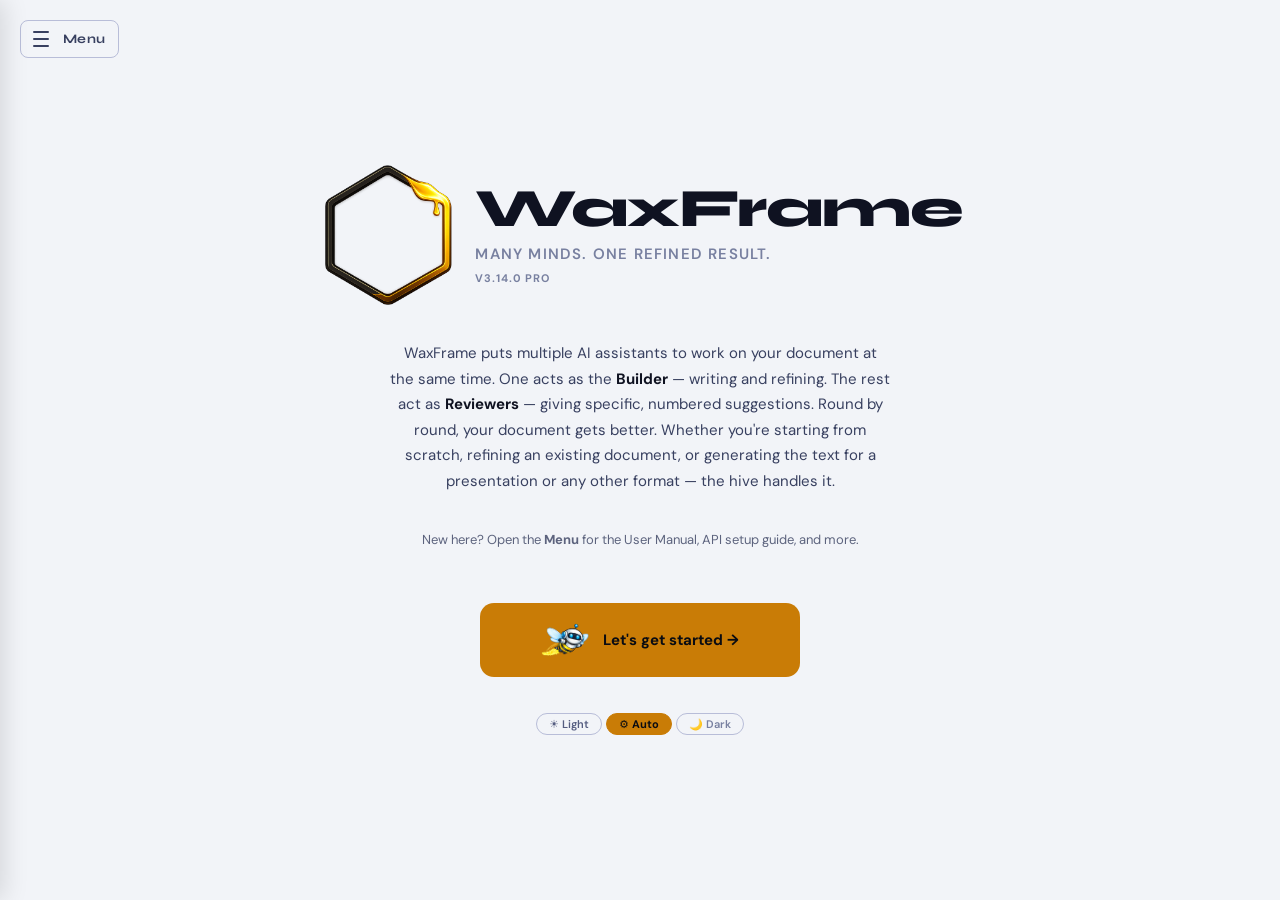
==== commit 557de6b6: "Release v3.14.0 — setup page 2 layout overhaul, identical text areas, watermark, info modal polish B" ====
--- a/index.html
+++ b/index.html
@@ -9,7 +9,7 @@
 <head>
   <meta charset="UTF-8">
   <meta name="viewport" content="width=device-width, initial-scale=1.0">
-  <meta name="waxframe-build" content="20260417-008">
+  <meta name="waxframe-build" content="20260418-001">
   <title>WaxFrame</title>
   <link rel="icon" type="image/png" href="images/Waxframe_logo_v19.png">
   <link rel="preconnect" href="https://fonts.googleapis.com">
@@ -277,6 +277,7 @@
 
             <div class="export-mask-row">
               <label class="export-mask-label">💾 Export filename</label>
+              <button class="goal-info-btn" onclick="document.getElementById('infoExportMaskModal').classList.add('active')" title="About export filename tokens"><img src="images/WaxFrame_InfoButton_v1.png" alt="ⓘ" class="info-btn-img-lg"></button>
               <input type="text" id="exportMask" class="export-mask-input" placeholder="{name}_{version}" oninput="saveProject();updateMaskPreview()" title="Use {name} and {version} as placeholders">
               <span class="export-mask-preview" id="exportMaskPreview"></span>
             </div>
@@ -992,7 +993,7 @@
 </div>
 
 <script src="version.js"></script>
-<script src="app.js?v=3.13.3"></script>
+<script src="app.js?v=3.14.0"></script>
 <script src="api-links.js"></script>
 <!-- WaxFrame Finish Animation -->
 <div id="hiveFinishOverlay" class="hive-finish-overlay" aria-hidden="true">
--- a/style.css
+++ b/style.css
@@ -769,12 +769,13 @@
 
 .doc-tab-panel { display: none; }
 .doc-tab-panel.active { display: block; }
-/* Paste panel: give the editor a fixed height so it scrolls internally, not the column */
+/* Paste panel: fill column height; width = working doc formula */
 #panel-paste .proj-ta-editor {
-  flex: none;
-  height: 420px;
-  width: calc(44px + 80ch + 20px);
-  max-width: calc(44px + 80ch + 20px);
+  flex: 1;
+  height: auto;
+  min-height: 0;
+  width: calc(44px + 80ch + 8px + 12px + 32px);
+  max-width: calc(44px + 80ch + 8px + 12px + 32px);
 }
 
 /* ── Drop zone ── */
@@ -1321,8 +1322,8 @@
   display: contents;
 }
 
-.hex-cell.is-builder  { border-color: var(--accent); box-shadow: 0 0 8px rgba(245,166,35,0.25); }
-.hex-cell.is-builder::before  { background: var(--accent); }
+.hex-cell.is-builder  { border-color: var(--border2); }
+.hex-cell.is-builder::before  { background: var(--border2); }
 .hex-cell.is-active { border-color: var(--border2); }
 .hex-cell.is-active::before { background: var(--border2); }
 .hex-cell.is-working,
@@ -1405,7 +1406,6 @@
 .hex-cell.is-responding .hex-status { color: var(--purple); }
 .hex-cell.is-done       .hex-status { color: #00b300; }
 .hex-cell.is-error      .hex-status { color: #f87171; }
-.hex-cell.is-builder    .hex-status { color: var(--accent); }
 .hex-builder-tag {
   font-size: 8px;
   font-weight: 800;
@@ -1805,12 +1805,12 @@
   .left-panel-header { padding: 5px 8px; margin: 4px 5px 2px; }
   /* Setup Page 2 — hide bee, tighten padding */
   .proj-left-scroll > .setup-card-bee { display: none; }
-  .proj-static-top { padding: 10px 0 6px; }
+  .proj-static-top { padding: 10px 8px 6px; }
   /* Compress length constraint box */
   .length-constraint-desc { display: none; }
   .length-constraint-header { margin-bottom: 4px; }
   /* Goal area: fixed height at laptop — full width, refine panel replaced by button+popover */
-  .proj-goal-flex { flex: none; height: 380px; overflow: hidden; padding: 0; }
+  .proj-goal-flex { flex: none; height: 380px; overflow: hidden; padding: 0 8px; }
   .goal-split-row { flex: 1; min-height: 0; }
   .goal-split-left { flex: 1; min-width: 0; min-height: 0; }
   .goal-split-right { display: none !important; width: 0; min-width: 0; max-width: 0; overflow: hidden; }
@@ -1822,7 +1822,7 @@
   /* Truncate the long document requirement label */
   #req-doc { max-width: 220px; overflow: hidden; text-overflow: ellipsis; }
   /* Shrink setup page 1 action buttons */
-  .bee-controls-row-setup .btn-lg { font-size: 12px; padding: 7px 14px; }
+  .bee-controls-row-setup .btn { font-size: 11px; padding: 5px 10px; }
 
   /* ── Overlay animations — scale to ~50% at laptop viewport ── */
 
@@ -2678,13 +2678,15 @@
 .goal-info-btn img { width: 28px; height: 28px; display: block; }
 .goal-info-btn-img { width: 28px; height: 28px; display: block; flex-shrink: 0; opacity: 0.9; }
 .goal-info-btn:hover { opacity: 1; }
-.goal-info-modal {
-  max-width: 520px;
+.finish-modal.goal-info-modal {
+  max-width: 900px;
+  max-height: 92vh;
   text-align: left;
-  max-height: 85vh;
   overflow-y: auto;
   display: flex;
   flex-direction: column;
+  padding: 28px 36px 28px;
+  align-items: flex-start;
 }
 .goal-info-icon {
   font-size: 32px;
@@ -2712,11 +2714,10 @@
 .info-label {
   font-size: 10px;
   font-weight: 800;
-  padding: 3px 8px;
+  padding: 3px 10px;
   border-radius: 20px;
   white-space: nowrap;
   flex-shrink: 0;
-  width: 56px;
   text-align: center;
   margin-top: 1px;
   letter-spacing: 0.04em;
@@ -3096,7 +3097,6 @@
 /* Each column = surface2 container holding two cards */
 .fs-col {
   background: var(--surface2);
-  border-radius: var(--radius-md);
   min-height: 0;
   display: flex;
   flex-direction: column;
@@ -3183,6 +3183,10 @@
   gap: 6px;
   margin-bottom: 16px;
 }
+/* Setup page 1 action buttons — cap at normal btn size regardless of btn-lg class */
+@media (min-width: 1601px) {
+  .bee-controls-row-setup .btn { font-size: 13px; padding: 7px 14px; }
+}
 /* ── Footer ── */
 .fs-footer {
   display: grid;
@@ -3207,8 +3211,71 @@
   background: transparent;
 }
 
-/* proj-right-scroll — same as fs-col-scroll, no bee on right side of step 2 */
-/* .proj-right-scroll reserved */
+/* proj-right-scroll — desktop: flex column so paste panel can fill height */
+.proj-right-scroll {
+  display: flex;
+  flex-direction: column;
+  overflow: hidden;
+}
+.proj-right-scroll > .doc-tab-panel.active {
+  display: flex;
+  flex-direction: column;
+  flex: 1;
+  min-height: 0;
+}
+/* Paste panel — display/flex handled by doc-tab-panel class rules above.
+   Only non-display properties here so the class-based show/hide keeps control. */
+#panel-paste,
+#panel-upload,
+#panel-scratch {
+  position: relative;
+  font-family: 'Courier New', Courier, monospace;
+  font-size: 13px;
+}
+/* Pulsing logo watermark in dead space right of content (desktop only) */
+#panel-paste::after,
+#panel-upload::after,
+#panel-scratch::after {
+  content: '';
+  position: absolute;
+  top: 0;
+  bottom: 0;
+  left: calc(44px + 80ch + 8px + 12px + 32px + 12px);
+  right: 0;
+  background-image: url('images/Waxframe_logo_v19.png');
+  background-repeat: no-repeat;
+  background-position: center;
+  background-size: contain;
+  opacity: 0.07;
+  pointer-events: none;
+  animation: watermarkPulse 6s ease-in-out infinite;
+}
+@keyframes watermarkPulse {
+  0%, 100% { opacity: 0; }
+  50%       { opacity: 0.18; }
+}
+/* Upload panel: drop zone matches paste panel width, fills column height */
+#panel-upload .drop-zone {
+  flex: 1;
+  min-height: 0;
+  display: flex;
+  flex-direction: column;
+  align-items: center;
+  justify-content: center;
+  font-family: 'Courier New', Courier, monospace;
+  font-size: 13px;
+  width: calc(44px + 80ch + 8px + 12px + 32px);
+  max-width: calc(44px + 80ch + 8px + 12px + 32px);
+}
+/* Scratch panel: notebook matches paste panel width, fills column height */
+#panel-scratch .proj-notebook-scratch {
+  flex: 1;
+  min-height: 0;
+  font-family: 'Courier New', Courier, monospace;
+  font-size: 13px;
+  width: calc(44px + 80ch + 8px + 12px + 32px);
+  max-width: calc(44px + 80ch + 8px + 12px + 32px);
+}
 
 /* ── PROJECT NOTEBOOK — scratch panel only ── */
 .proj-notebook {
@@ -3243,6 +3310,8 @@
   background: var(--surface);
   scrollbar-width: thin;
   scrollbar-color: var(--border2) transparent;
+  font-family: 'Courier New', Courier, monospace;
+  font-size: 13px;
 }
 .proj-ta-editor::-webkit-scrollbar { width: 8px; }
 .proj-ta-editor::-webkit-scrollbar-track { background: transparent; }
@@ -5417,7 +5486,7 @@
 }
 .proj-static-top {
   flex-shrink: 0;
-  padding: 20px 28px 12px;
+  padding: 10px 0 6px;
 }
 .proj-static-top .fs-col-header { margin-bottom: 12px; }
 .proj-static-top .project-fields { margin-top: 10px; margin-bottom: 8px; }
@@ -5428,7 +5497,7 @@
   overflow: hidden;
   display: flex;
   flex-direction: column;
-  padding: 0 28px 0;
+  padding: 0;
 }
 
 /* ── Goal split layout ── */
@@ -5440,7 +5509,8 @@
   min-height: 0;
 }
 .goal-split-left {
-  flex: 0 0 calc(44px + 80ch + 20px);
+  flex: 1;
+  min-width: 0;
   min-height: 0;
   display: flex;
   flex-direction: column;
@@ -5451,6 +5521,16 @@
   display: flex;
   flex-direction: column;
   min-height: 0;
+}
+/* Desktop-only: restore side padding and pin goal-split-left to working-doc width */
+@media (min-width: 1601px) {
+  .proj-static-top { padding: 20px 28px 12px; }
+  .proj-goal-flex { padding: 0 28px 0; }
+  .goal-split-left {
+    flex: 0 0 calc(44px + 80ch + 8px + 12px + 32px);
+    font-family: 'Courier New', Courier, monospace;
+    font-size: 13px;
+  }
 }
 .goal-refine-preview-panel {
   border: 1px solid var(--accent);
@@ -5951,11 +6031,26 @@
     padding: 10px 8px 24px;
   }
   /* Tighten fs-body outer padding so both columns have room for 80ch textareas */
-  .fs-body { padding: 0 4px; }
-  /* Shrink divider between columns */
-  .fs-divider { width: 8px; }
+  .fs-body { padding: 0 4px; grid-template-columns: 1fr 0px 1fr; }
+  /* No gutter between columns at laptop — columns fill the space */
+  .fs-divider { width: 0; }
+  /* Vertical and horizontal breathing room so fs-col-main card border is visible */
+  .fs-col { padding: 4px; }
   /* Tighten right column scroll padding */
-  .proj-right-scroll { padding: 10px 8px 24px; }
+  .proj-right-scroll { display: block; overflow-y: auto; padding: 10px 8px 24px; }
+  /* Left column: uniform 8px side padding via scroll container — mirrors right column treatment */
+  .proj-left-scroll { padding: 0 8px; }
+  .proj-static-top { padding: 10px 0 6px; }
+  .proj-goal-flex { padding: 0; }
+  /* Restore fixed height paste panel and release fixed width at laptop */
+  #panel-paste::after, #panel-upload::after, #panel-scratch::after { display: none; }
+  #panel-paste .proj-ta-editor { flex: none; height: 420px; width: 100%; max-width: 100%; overflow-x: hidden; }
+  /* Release upload/scratch width constraints at laptop — fill the column */
+  #panel-upload .drop-zone { width: 100%; max-width: 100%; }
+  #panel-scratch .proj-notebook-scratch { width: 100%; max-width: 100%; }
+  /* Shrink setup page 1 action buttons height and hide icon on API Key Guide */
+  .bee-controls-row-setup .btn { font-size: 11px; padding: 3px 9px; }
+  .bee-controls-row-setup .tip-icon-img { display: none; }
 }
 
 /* ══ AI SETUP ROW — model-select alignment fix ══ */
